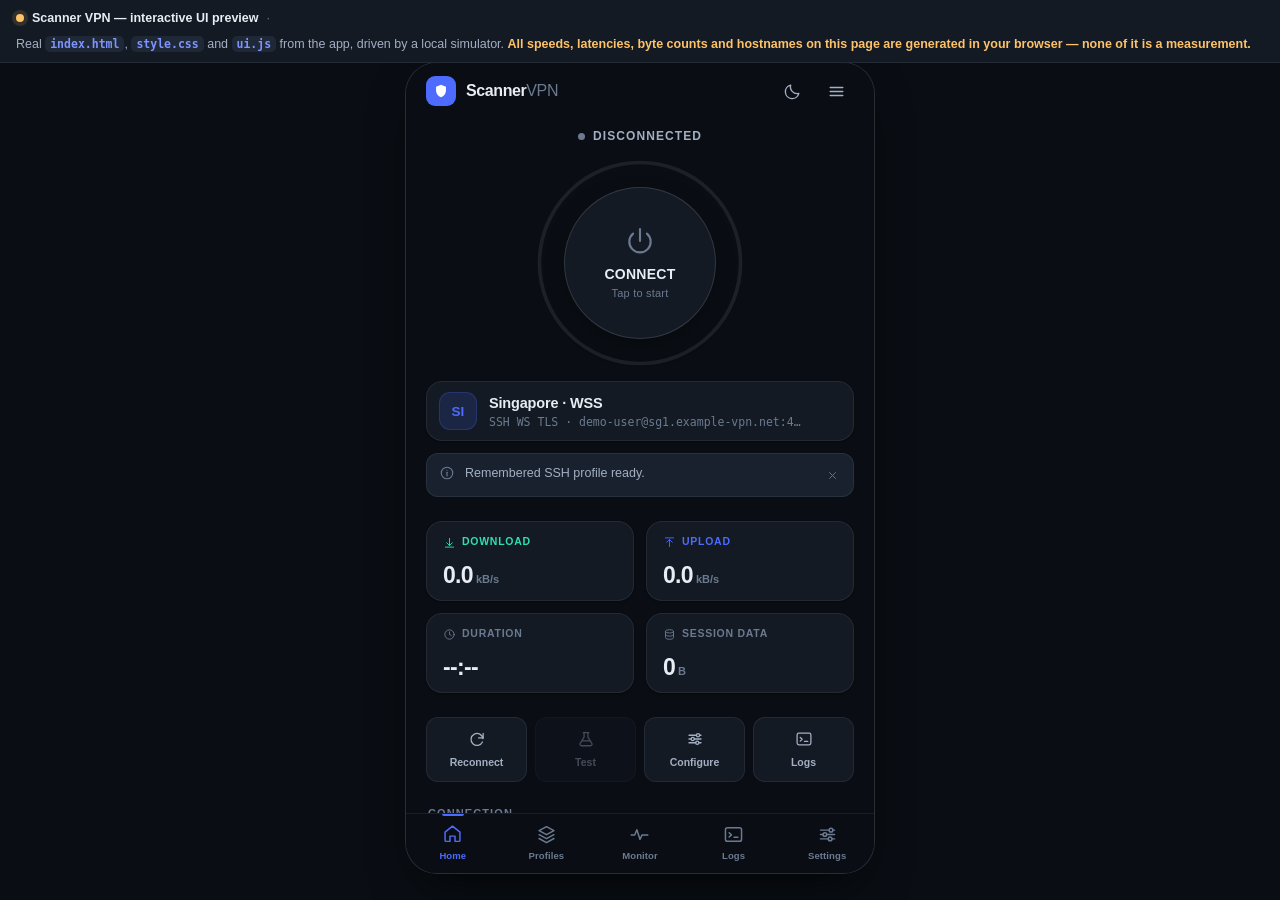
==== index.html @ 83e854c2 "Publish Scanner VPN UI preview Self-contained interactive preview of the redesigned WebView UI: the " ====
<!doctype html>
<html lang="en" data-theme="dark" data-state="idle">
<head>
<meta charset="utf-8">
<meta name="viewport" content="width=device-width,initial-scale=1,viewport-fit=cover">
<meta name="color-scheme" content="dark light">
<title>Scanner VPN — UI preview</title>
<style>
/* ============================================================
   Scanner VPN — shipped WebView stylesheet
   Instrument-grade identity: cobalt brand, status-semantic
   colour kept separate from brand colour. System fonts only,
   no remote assets, no decorative gradients.
   ============================================================ */
:root{
  --brand-400:#7D93FF; --brand-500:#4D6BFF; --brand-600:#3A55E8;
  --jade-400:#2FE0AE;  --jade-600:#0E9E7A;
  --amber-400:#FFC266; --amber-600:#C97F22;
  --rose-400:#FF8086;  --rose-600:#C93B40;

  --r-xs:8px; --r-sm:12px; --r-md:16px; --r-lg:20px; --r-full:999px;
  --sp-1:4px; --sp-2:8px; --sp-3:12px; --sp-4:16px; --sp-5:20px; --sp-6:24px; --sp-8:32px;

  --font:Roboto,-apple-system,"Segoe UI","Helvetica Neue",Arial,sans-serif;
  --mono:"Roboto Mono",ui-monospace,Menlo,Consolas,monospace;

  --ease:cubic-bezier(.22,.61,.36,1);
  --ease-out:cubic-bezier(.16,1,.3,1);
  --d1:120ms; --d2:200ms; --d3:320ms; --d4:480ms;

  --nav-h:60px;
  --max-w:470px;
}
html[data-theme=dark]{
  color-scheme:dark;
  --bg:#0A0E14; --surface:#131A24; --surface-2:#18212D; --surface-3:#1E2836;
  --hairline:rgba(255,255,255,.07); --hairline-2:rgba(255,255,255,.13);
  --text:#E8ECF3; --text-2:#A3AFC2; --text-3:#6B7A90;
  --brand:var(--brand-500); --brand-soft:rgba(77,107,255,.15);
  --jade:var(--jade-400); --jade-soft:rgba(47,224,174,.13);
  --amber:var(--amber-400); --amber-soft:rgba(255,194,102,.13);
  --rose:var(--rose-400); --rose-soft:rgba(255,128,134,.13);
  --violet:#B98BFF;
  --sh1:0 1px 2px rgba(0,0,0,.45); --sh2:0 8px 26px -10px rgba(0,0,0,.7); --sh3:0 22px 50px -18px rgba(0,0,0,.85);
  --scrim:rgba(4,7,11,.74); --track:rgba(255,255,255,.08);
  /* a selected segment reads lighter than its groove in both themes */
  --seg-track:rgba(255,255,255,.045); --seg-on:#273243;
}
html[data-theme=light]{
  color-scheme:light;
  --bg:#F4F6FA; --surface:#FFFFFF; --surface-2:#F7F9FC; --surface-3:#EDF1F7;
  --hairline:rgba(14,22,36,.09); --hairline-2:rgba(14,22,36,.17);
  --text:#0E1624; --text-2:#55637A; --text-3:#8390A5;
  --brand:var(--brand-600); --brand-soft:rgba(77,107,255,.10);
  --jade:var(--jade-600); --jade-soft:rgba(14,158,122,.11);
  --amber:var(--amber-600); --amber-soft:rgba(201,127,34,.11);
  --rose:var(--rose-600); --rose-soft:rgba(201,59,64,.10);
  --violet:#7A3FC4;
  --sh1:0 1px 2px rgba(16,24,40,.06); --sh2:0 8px 24px -10px rgba(16,24,40,.18); --sh3:0 24px 48px -18px rgba(16,24,40,.26);
  --scrim:rgba(16,24,40,.44); --track:rgba(14,22,36,.08);
  --seg-track:#E7ECF4; --seg-on:#FFFFFF;
}

*,*::before,*::after{box-sizing:border-box}
html,body{height:100%}
body{
  margin:0;background:var(--bg);color:var(--text);
  font-family:var(--font);font-size:15px;line-height:1.45;
  -webkit-font-smoothing:antialiased;-webkit-tap-highlight-color:transparent;
  overscroll-behavior-y:none;overflow:hidden;
}
button,input,select,textarea{font:inherit;color:inherit}
button{background:none;border:0;padding:0;cursor:pointer;-webkit-appearance:none}
h1,h2,h3,p{margin:0}
ul{margin:0;padding:0;list-style:none}
[hidden]{display:none !important}
.hidden{display:none !important}
svg{display:block;fill:none;stroke:currentColor;stroke-width:1.7;stroke-linecap:round;stroke-linejoin:round}
.sprite{position:absolute;width:0;height:0;overflow:hidden}
:focus-visible{outline:2px solid var(--brand);outline-offset:2px;border-radius:6px}
::selection{background:var(--brand-soft)}
.spacer{flex:1}
.num{font-variant-numeric:tabular-nums}
.truncate{overflow:hidden;text-overflow:ellipsis;white-space:nowrap}
@media (prefers-reduced-motion:reduce){*,*::before,*::after{animation-duration:.01ms !important;animation-iteration-count:1 !important;transition-duration:.01ms !important}}

/* ---------- frame ----------
   The frame owns the viewport height so .scroll is the only scroller and the
   tab bar stays pinned; dvh keeps it honest while Android's URL-less WebView
   resizes. vh first for WebViews that predate dvh. */
#app{position:relative;width:100%;max-width:var(--max-w);margin:0 auto;height:100vh;height:100dvh;display:flex;flex-direction:column;overflow:hidden;background:var(--bg)}
@media (min-width:900px){
  body{display:flex;align-items:center;justify-content:center;padding:26px 0}
  #app{height:min(900px,calc(100dvh - 52px));border-radius:32px;border:1px solid var(--hairline-2);box-shadow:var(--sh3)}
}

/* ---------- topbar ---------- */
.topbar{
  position:relative;z-index:30;flex:0 0 auto;
  padding:calc(env(safe-area-inset-top) + 10px) var(--sp-5) 10px;
  display:flex;align-items:center;gap:var(--sp-2);
  background:var(--bg);border-bottom:1px solid transparent;transition:border-color var(--d2) var(--ease);
}
.topbar.is-stuck{border-bottom-color:var(--hairline)}
.brandmark{display:flex;align-items:center;gap:10px;min-width:0}
.logo{width:30px;height:30px;border-radius:9px;flex:0 0 auto;display:grid;place-items:center;background:var(--brand);color:#fff}
.logo svg{width:16px;height:16px;fill:currentColor;stroke:none}
.wordmark{font-size:16px;font-weight:700;letter-spacing:-.025em;white-space:nowrap}
.wordmark span{color:var(--text-3);font-weight:500}
.iconbtn{width:36px;height:36px;border-radius:11px;display:grid;place-items:center;color:var(--text-2);transition:background var(--d1) var(--ease),color var(--d1) var(--ease),transform var(--d1) var(--ease)}
.iconbtn svg{width:19px;height:19px}
.iconbtn:hover{background:var(--surface-2);color:var(--text)}
.iconbtn:active{transform:scale(.92)}

/* ---------- scroll + views ---------- */
.scroll{flex:1 1 auto;min-height:0;overflow-y:auto;overflow-x:hidden;overscroll-behavior:contain;-webkit-overflow-scrolling:touch;padding:0 var(--sp-5) calc(var(--nav-h) + env(safe-area-inset-bottom) + 28px);scrollbar-width:thin}
.scroll::-webkit-scrollbar{width:5px}
.scroll::-webkit-scrollbar-thumb{background:var(--hairline-2);border-radius:3px}
.view{display:none}
.view.is-active{display:block;animation:viewIn var(--d3) var(--ease-out) both}
@keyframes viewIn{from{opacity:0;transform:translateY(8px)}to{opacity:1;transform:none}}

/* ---------- primitives ---------- */
.card{background:var(--surface);border:1px solid var(--hairline);border-radius:var(--r-md);box-shadow:var(--sh1)}
.card-pad{padding:var(--sp-4)}
.section{margin-top:var(--sp-6)}
.section-head{display:flex;align-items:center;gap:var(--sp-2);padding:0 2px var(--sp-3)}
.section-title{font-size:11px;font-weight:700;letter-spacing:.1em;text-transform:uppercase;color:var(--text-3)}
.linkbtn{font-size:12.5px;font-weight:600;color:var(--brand);padding:4px 8px;border-radius:8px;transition:background var(--d1) var(--ease)}
.linkbtn:hover{background:var(--brand-soft)}
.linkbtn.danger{color:var(--rose)}
.linkbtn.danger:hover{background:var(--rose-soft)}
.linkbtn:disabled{opacity:.4;pointer-events:none}

.btn{display:inline-flex;align-items:center;justify-content:center;gap:8px;height:44px;padding:0 18px;border-radius:var(--r-sm);font-size:14.5px;font-weight:600;letter-spacing:-.01em;border:1px solid transparent;white-space:nowrap;transition:background var(--d1) var(--ease),border-color var(--d1) var(--ease),transform var(--d1) var(--ease),opacity var(--d1) var(--ease)}
.btn svg{width:17px;height:17px;flex:0 0 auto}
.btn:active{transform:scale(.975)}
.btn:disabled{opacity:.42;pointer-events:none}
.btn-primary{background:var(--brand);color:#fff}
.btn-primary:hover{background:var(--brand-600)}
.btn-ghost{background:var(--surface-2);color:var(--text);border-color:var(--hairline)}
.btn-ghost:hover{background:var(--surface-3)}
.btn-danger{background:var(--rose-soft);color:var(--rose);border-color:color-mix(in srgb,var(--rose) 28%,transparent)}
.btn-block{width:100%}
.btn-sm{height:34px;padding:0 12px;font-size:13px;border-radius:10px;gap:6px}
.btn-sm svg{width:15px;height:15px}

.chip{display:inline-flex;align-items:center;gap:6px;height:24px;padding:0 10px;border-radius:var(--r-full);font-size:11.5px;font-weight:650;background:var(--surface-3);color:var(--text-2);border:1px solid var(--hairline)}
.chip.brand{background:var(--brand-soft);color:var(--brand);border-color:color-mix(in srgb,var(--brand) 24%,transparent)}
.chip.jade{background:var(--jade-soft);color:var(--jade);border-color:color-mix(in srgb,var(--jade) 26%,transparent)}
.chip.amber{background:var(--amber-soft);color:var(--amber);border-color:color-mix(in srgb,var(--amber) 28%,transparent)}
.chip.rose{background:var(--rose-soft);color:var(--rose);border-color:color-mix(in srgb,var(--rose) 28%,transparent)}

/* ---------- hero / dial ---------- */
.hero{padding:var(--sp-2) 0 0;display:flex;flex-direction:column;align-items:center}
.statusline{display:flex;align-items:center;gap:8px;margin-bottom:var(--sp-3)}
.statusdot{width:7px;height:7px;border-radius:50%;background:var(--text-3);position:relative;flex:0 0 auto}
.statusdot::after{content:"";position:absolute;inset:-5px;border-radius:50%;border:1px solid currentColor;opacity:0}
.statustext{font-size:12px;font-weight:700;letter-spacing:.09em;text-transform:uppercase;color:var(--text-2)}
[data-state=online] .statusdot{background:var(--jade);color:var(--jade)}
[data-state=online] .statusdot::after{animation:ripple 2.6s var(--ease-out) infinite}
[data-state=online] .statustext{color:var(--jade)}
[data-state=pending] .statusdot,[data-state=closing] .statusdot{background:var(--amber);color:var(--amber)}
[data-state=pending] .statusdot::after{animation:ripple 1.1s var(--ease-out) infinite}
[data-state=pending] .statustext,[data-state=closing] .statustext{color:var(--amber)}
[data-state=error] .statusdot{background:var(--rose)}
[data-state=error] .statustext{color:var(--rose)}
@keyframes ripple{0%{opacity:.9;transform:scale(.6)}100%{opacity:0;transform:scale(1.9)}}

.dial{position:relative;width:212px;height:212px;display:grid;place-items:center;touch-action:manipulation;transition:transform var(--d2) var(--ease);--accent:var(--text-3)}
.dial:active{transform:scale(.975)}
.dial:disabled{opacity:.6;pointer-events:none}
.dial .ring{position:absolute;inset:0;width:100%;height:100%;transform:rotate(-90deg)}
.ring .track{fill:none;stroke:var(--track);stroke-width:4}
.ring .arc{fill:none;stroke:var(--accent);stroke-width:4;stroke-linecap:round;stroke-dasharray:0 999;transform-origin:50% 50%;transition:stroke-dasharray var(--d4) var(--ease-out),stroke var(--d3) var(--ease),opacity var(--d2) var(--ease)}
/* A zero-length arc with a round cap still paints a dot — hide it when idle. */
[data-state=idle] .ring .arc{opacity:0}
.dial .halo{position:absolute;width:172px;height:172px;border-radius:50%;background:radial-gradient(circle,color-mix(in srgb,var(--accent) 18%,transparent) 0%,transparent 68%);opacity:0;transition:opacity var(--d4) var(--ease)}
.dial .pulsering{position:absolute;width:172px;height:172px;border-radius:50%;border:1px solid color-mix(in srgb,var(--accent) 42%,transparent);opacity:0}
.dial .core{position:relative;z-index:2;width:152px;height:152px;border-radius:50%;background:var(--surface);border:1px solid var(--hairline-2);box-shadow:var(--sh2);display:flex;flex-direction:column;align-items:center;justify-content:center;gap:2px;transition:border-color var(--d3) var(--ease)}
.dial .glyph{width:32px;height:32px;color:var(--accent);margin-bottom:5px;transition:color var(--d3) var(--ease)}
.dial .glyph svg{width:100%;height:100%;stroke-width:1.6}
.dial .label{font-size:14px;font-weight:700;letter-spacing:.02em;color:var(--text)}
.dial .label.timer{font-family:var(--mono);font-size:19px;letter-spacing:-.02em;font-variant-numeric:tabular-nums}
.dial .sub{font-size:11px;color:var(--text-3);letter-spacing:.02em;max-width:118px;text-align:center;overflow:hidden;text-overflow:ellipsis;white-space:nowrap}
[data-state=pending] .dial,[data-state=closing] .dial{--accent:var(--amber)}
[data-state=online] .dial{--accent:var(--jade)}
[data-state=error] .dial{--accent:var(--rose)}
[data-state=online] .dial .halo{opacity:1}
[data-state=pending] .dial .halo{opacity:.85}
[data-state=online] .dial .core{border-color:color-mix(in srgb,var(--jade) 32%,transparent)}
[data-state=online] .dial .pulsering{animation:breathe 3.4s var(--ease-out) infinite}
@keyframes breathe{0%{opacity:.5;transform:scale(1)}70%,100%{opacity:0;transform:scale(1.24)}}
[data-state=pending] .ring .arc,[data-state=closing] .ring .arc{transition:none;animation:sweep 1.2s linear infinite}
@keyframes sweep{to{transform:rotate(360deg)}}
[data-state=pending] .dial .glyph{animation:gp 1.6s var(--ease) infinite}
@keyframes gp{0%,100%{opacity:1}50%{opacity:.4}}
.dial-hint{margin-top:var(--sp-3);font-size:12.5px;color:var(--text-3);min-height:18px;text-align:center;padding:0 16px;line-height:1.4}
.dial-hint:empty{margin-top:0;min-height:0}

/* ---------- profile pill ---------- */
.profile-pill{width:100%;margin-top:var(--sp-3);display:flex;align-items:center;gap:var(--sp-3);padding:10px var(--sp-4) 10px var(--sp-3);background:var(--surface);border:1px solid var(--hairline);border-radius:var(--r-md);box-shadow:var(--sh1);text-align:left;transition:background var(--d1) var(--ease),border-color var(--d1) var(--ease),transform var(--d1) var(--ease)}
.profile-pill:hover{background:var(--surface-2);border-color:var(--hairline-2)}
.profile-pill:active{transform:scale(.99)}
.profile-pill .avatar{width:38px;height:38px;border-radius:11px;flex:0 0 auto;display:grid;place-items:center;background:var(--brand-soft);color:var(--brand);font-weight:700;font-size:13.5px;border:1px solid color-mix(in srgb,var(--brand) 22%,transparent)}
.profile-pill .meta{flex:1;min-width:0}
.profile-pill .nm{display:block;font-size:14.5px;font-weight:650;letter-spacing:-.012em}
.profile-pill .hs{display:block;font-size:11.5px;color:var(--text-3);font-family:var(--mono)}
.profile-pill .caret{width:18px;height:18px;color:var(--text-3);flex:0 0 auto}

/* ---------- alert ---------- */
.alert{display:flex;align-items:flex-start;gap:10px;margin-top:var(--sp-3);padding:10px 10px 10px 12px;border-radius:var(--r-sm);background:var(--surface-2);border:1px solid var(--hairline);font-size:12.5px;line-height:1.45;color:var(--text-2)}
.alert .ai{width:16px;height:16px;flex:0 0 auto;margin-top:1px;color:var(--text-3)}
.alert .at{flex:1;min-width:0;overflow-wrap:anywhere}
.alert .ax{width:22px;height:22px;flex:0 0 auto;color:var(--text-3);display:grid;place-items:center;border-radius:6px}
.alert .ax svg{width:13px;height:13px}
.alert[data-tone=bad]{background:var(--rose-soft);border-color:color-mix(in srgb,var(--rose) 26%,transparent);color:var(--rose)}
.alert[data-tone=bad] .ai,.alert[data-tone=bad] .ax{color:var(--rose)}
.alert[data-tone=good]{background:var(--jade-soft);border-color:color-mix(in srgb,var(--jade) 26%,transparent);color:var(--jade)}
.alert[data-tone=good] .ai,.alert[data-tone=good] .ax{color:var(--jade)}
.alert[data-tone=warn]{background:var(--amber-soft);border-color:color-mix(in srgb,var(--amber) 28%,transparent);color:var(--amber)}
.alert[data-tone=warn] .ai,.alert[data-tone=warn] .ax{color:var(--amber)}

/* ---------- stats ---------- */
.stat-grid{display:grid;grid-template-columns:1fr 1fr;gap:var(--sp-3)}
.stat{position:relative;overflow:hidden;background:var(--surface);border:1px solid var(--hairline);border-radius:var(--r-md);padding:var(--sp-3) var(--sp-4);box-shadow:var(--sh1);min-height:80px;display:flex;flex-direction:column}
.stat .k{display:flex;align-items:center;gap:6px;font-size:10.5px;font-weight:700;color:var(--text-3);letter-spacing:.07em}
.stat .k svg{width:13px;height:13px}
.stat .v{margin-top:auto;font-size:23px;font-weight:650;letter-spacing:-.03em;line-height:1.1;font-variant-numeric:tabular-nums;position:relative;z-index:1}
.stat .u{font-size:11px;font-weight:650;color:var(--text-3);margin-left:3px;letter-spacing:0}
.stat canvas{position:absolute;left:0;right:0;bottom:0;width:100%;height:34px}
.stat.dl .k,.stat.dl .k svg{color:var(--jade)}
.stat.ul .k,.stat.ul .k svg{color:var(--brand)}

/* ---------- quick actions ---------- */
.qa-row{display:grid;grid-template-columns:repeat(4,1fr);gap:var(--sp-2)}
.qa{display:flex;flex-direction:column;align-items:center;gap:7px;padding:12px 2px 10px;border-radius:var(--r-sm);background:var(--surface);border:1px solid var(--hairline);transition:background var(--d1) var(--ease),transform var(--d1) var(--ease)}
.qa:hover{background:var(--surface-2)}
.qa:active{transform:scale(.96)}
.qa svg{width:18px;height:18px;color:var(--text-2)}
.qa span{font-size:10.5px;font-weight:600;color:var(--text-2)}
.qa:disabled{opacity:.38;pointer-events:none}

/* ---------- rows ---------- */
.rows{overflow:hidden}
.row{display:flex;align-items:center;gap:var(--sp-3);padding:11px var(--sp-4);min-height:52px;border-bottom:1px solid var(--hairline);width:100%;text-align:left}
.row:last-child{border-bottom:0}
button.row{transition:background var(--d1) var(--ease)}
button.row:hover{background:var(--surface-2)}
button.row:disabled{opacity:.45;pointer-events:none}
.row .ic{width:30px;height:30px;border-radius:9px;flex:0 0 auto;display:grid;place-items:center;background:var(--surface-3);color:var(--text-2)}
.row .ic svg{width:15px;height:15px}
.row .lbl{flex:1;min-width:0;font-size:14px;font-weight:550}
.row .lbl .sub{display:block;font-size:11.5px;color:var(--text-3);font-weight:400;margin-top:1px;line-height:1.35}
.row .val{font-size:13px;color:var(--text-2);font-variant-numeric:tabular-nums;max-width:54%;text-align:right;overflow:hidden;text-overflow:ellipsis;white-space:nowrap}
.row .val.mono{font-family:var(--mono);font-size:12px}
.row .caret{width:16px;height:16px;color:var(--text-3);flex:0 0 auto}

/* ---------- switches ---------- */
.switch{appearance:none;-webkit-appearance:none;width:42px;height:25px;border-radius:var(--r-full);background:var(--track);border:1px solid var(--hairline);position:relative;flex:0 0 auto;transition:background var(--d2) var(--ease),border-color var(--d2) var(--ease);margin:0;cursor:pointer}
.switch::after{content:"";position:absolute;top:2px;left:2px;width:19px;height:19px;border-radius:50%;background:var(--text-3);transition:transform var(--d2) var(--ease-out),background var(--d2) var(--ease)}
.switch:checked{background:var(--brand);border-color:var(--brand)}
.switch:checked::after{transform:translateX(17px);background:#fff}
.switch:disabled{opacity:.4;cursor:default}
.switchrow{display:flex;align-items:center;gap:var(--sp-3);padding:10px 0;cursor:pointer}
.switchrow .sl{flex:1;min-width:0}
.switchrow .st{display:block;font-size:14px;font-weight:550}
.switchrow .ss{display:block;font-size:11.5px;color:var(--text-3);margin-top:1px;line-height:1.35}

/* ---------- flags (transport toggles) ---------- */
.flags{display:flex;flex-wrap:wrap;gap:var(--sp-2)}
.flags label{display:inline-flex;align-items:center;gap:7px;height:34px;padding:0 12px 0 10px;border-radius:var(--r-full);background:var(--surface-2);border:1px solid var(--hairline);font-size:13px;font-weight:600;color:var(--text-2);cursor:pointer;transition:background var(--d1) var(--ease),color var(--d1) var(--ease),border-color var(--d1) var(--ease)}
.flags label:has(input:checked){background:var(--brand-soft);border-color:color-mix(in srgb,var(--brand) 30%,transparent);color:var(--brand)}
.flags input{appearance:none;-webkit-appearance:none;width:15px;height:15px;border-radius:5px;border:1.5px solid var(--text-3);margin:0;flex:0 0 auto;position:relative;transition:background var(--d1) var(--ease),border-color var(--d1) var(--ease)}
.flags input:checked{background:var(--brand);border-color:var(--brand)}
.flags input:checked::after{content:"";position:absolute;left:4px;top:1px;width:4px;height:8px;border:solid #fff;border-width:0 2px 2px 0;transform:rotate(42deg)}
.flags label.locked{opacity:.45;cursor:default}

/* ---------- fields ---------- */
.fieldlabel{display:block;font-size:11.5px;font-weight:650;letter-spacing:.05em;text-transform:uppercase;color:var(--text-3);margin-bottom:7px}
.entry{display:flex;align-items:center;gap:6px;background:var(--surface-2);border:1px solid var(--hairline);border-radius:var(--r-sm);padding:0 6px 0 12px;transition:border-color var(--d1) var(--ease)}
.entry:focus-within{border-color:var(--brand)}
.entry input{flex:1;min-width:0;border:0;background:transparent;font-size:14px;padding:11px 0;font-family:var(--mono);letter-spacing:-.01em}
.entry input:focus{outline:none}
.entrybtn{width:32px;height:32px;display:grid;place-items:center;border-radius:8px;color:var(--text-3)}
.entrybtn svg{width:16px;height:16px}
.entrybtn:hover{background:var(--surface-3);color:var(--text)}
.entrytools{display:flex;align-items:center;gap:var(--sp-2);margin-top:var(--sp-3);flex-wrap:wrap}
.fieldnote{font-size:12px;color:var(--text-3);margin-top:var(--sp-2);line-height:1.45}
textarea,.field input,.field select,.field textarea{display:block;width:100%;border:1px solid var(--hairline);background:var(--surface-2);border-radius:var(--r-sm);padding:11px 12px;font-size:14px;color:var(--text)}
textarea:focus,.field input:focus,.field select:focus,.field textarea:focus{outline:none;border-color:var(--brand)}
textarea,.field textarea{font-family:var(--mono);font-size:13px;line-height:1.5;resize:vertical}
.field{display:block;margin:var(--sp-4) 0 0}
.field>span{display:block;font-size:11.5px;font-weight:650;letter-spacing:.05em;text-transform:uppercase;color:var(--text-3);margin-bottom:7px}
.field.row-inline{display:flex;align-items:center;gap:10px}
.hintline{font-size:12px;color:var(--text-3);margin-top:var(--sp-2);line-height:1.5}
.hintline.bad{color:var(--rose)}
.apply{width:100%;height:46px;margin-top:var(--sp-5);border-radius:var(--r-sm);background:var(--brand);color:#fff;font-size:14.5px;font-weight:650;display:flex;align-items:center;justify-content:center;gap:8px}
.apply:disabled{opacity:.45}
.dismiss{display:flex;align-items:center;gap:10px;width:100%;padding:13px var(--sp-4);border-radius:var(--r-sm);background:var(--surface-2);border:1px solid var(--hairline);font-size:14px;font-weight:550;text-align:left;margin-top:var(--sp-2);transition:background var(--d1) var(--ease)}
.dismiss:hover{background:var(--surface-3)}
.dismiss:disabled{opacity:.42;pointer-events:none}
.dismiss svg{width:17px;height:17px;color:var(--text-3);flex:0 0 auto}

/* ---------- segmented / chips ---------- */
.segmented{display:flex;gap:3px;padding:3px;background:var(--seg-track);border:1px solid var(--hairline);border-radius:var(--r-sm)}
.seg{flex:1;display:flex;align-items:center;justify-content:center;gap:6px;height:34px;border-radius:9px;font-size:13px;font-weight:600;color:var(--text-2);transition:background var(--d2) var(--ease),color var(--d2) var(--ease)}
.seg svg{width:14px;height:14px}
.seg.is-on{background:var(--seg-on);color:var(--text);box-shadow:var(--sh1)}
.chiprow{display:flex;gap:var(--sp-2);margin:var(--sp-3) 0;flex-wrap:wrap}
.fchip{height:28px;padding:0 12px;border-radius:var(--r-full);font-size:12px;font-weight:600;background:var(--surface-2);border:1px solid var(--hairline);color:var(--text-2);transition:background var(--d1) var(--ease),color var(--d1) var(--ease)}
.fchip.is-on{background:var(--brand-soft);color:var(--brand);border-color:color-mix(in srgb,var(--brand) 28%,transparent)}
.toolbar{display:flex;align-items:center;gap:var(--sp-2)}
.searchbox{flex:1;display:flex;align-items:center;gap:8px;background:var(--surface-2);border:1px solid var(--hairline);border-radius:var(--r-sm);padding:0 11px;height:36px}
.searchbox svg{width:15px;height:15px;color:var(--text-3);flex:0 0 auto}
.searchbox input{flex:1;min-width:0;border:0;background:transparent;font-size:13.5px;padding:0}
.searchbox input:focus{outline:none}
.searchbox input::-webkit-search-cancel-button{-webkit-appearance:none}

/* ---------- terminal ---------- */
.terminal{max-height:min(46dvh,420px);overflow:auto;overscroll-behavior:contain;padding:var(--sp-2) 0;font-size:12.5px}
.terminal:empty::after{content:"No events yet.";display:block;padding:var(--sp-5);text-align:center;color:var(--text-3);font-size:13px}
.event{display:grid;grid-template-columns:auto auto 1fr;align-items:baseline;gap:8px;padding:6px var(--sp-4);border-bottom:1px solid var(--hairline);overflow-wrap:anywhere;line-height:1.45}
.event:last-child{border-bottom:0}
.event time{font-family:var(--mono);font-size:11px;color:var(--text-3);font-variant-numeric:tabular-nums}
.event b{font-family:var(--mono);font-size:10px;font-weight:700;letter-spacing:.05em;color:var(--text-3);background:var(--surface-3);padding:2px 5px;border-radius:5px}
.event .msg{color:var(--text-2)}
.event[data-kind=ok]{background:color-mix(in srgb,var(--jade) 6%,transparent)}
.event[data-kind=ok] b{background:var(--jade-soft);color:var(--jade)}
.event[data-kind=ok] .msg{color:var(--text)}
.event[data-kind=bad]{background:color-mix(in srgb,var(--rose) 7%,transparent);box-shadow:inset 2px 0 0 var(--rose)}
.event[data-kind=bad] b{background:var(--rose-soft);color:var(--rose)}
.event[data-kind=bad] .msg{color:var(--text)}
.event .ip{color:var(--violet)}
.event .host{color:var(--brand)}
.footnote{display:flex;align-items:center;gap:7px;margin-top:var(--sp-3);font-size:11.5px;color:var(--text-3);overflow-wrap:anywhere}
.footnote svg{width:13px;height:13px;flex:0 0 auto}

/* ---------- chart ---------- */
.chartcard{position:relative;padding:var(--sp-3)}
.chartcard canvas{width:100%;height:160px;display:block}
.chartempty{position:absolute;inset:0;display:grid;place-items:center;font-size:12.5px;color:var(--text-3);pointer-events:none}
.legend{display:flex;align-items:center;gap:8px;font-size:11px;color:var(--text-3);font-weight:600}
.lg{width:8px;height:8px;border-radius:2px;display:inline-block;margin-right:3px}
.lg.dl{background:var(--jade)}
.lg.ul{background:var(--brand)}

/* ---------- vault / history cards ---------- */
.plist{display:flex;flex-direction:column;gap:var(--sp-2)}
.pcard{display:flex;align-items:center;gap:var(--sp-3);padding:11px var(--sp-3);background:var(--surface);border:1px solid var(--hairline);border-radius:var(--r-md);box-shadow:var(--sh1);transition:border-color var(--d1) var(--ease),background var(--d1) var(--ease)}
.pcard.is-on{border-color:color-mix(in srgb,var(--brand) 45%,transparent);background:color-mix(in srgb,var(--brand) 5%,var(--surface))}
.pcard .pbody{flex:1;min-width:0;text-align:left}
.pcard .pn{display:flex;align-items:center;gap:7px;font-size:14.5px;font-weight:650;letter-spacing:-.012em}
.pcard .ph{display:block;font-size:11.5px;color:var(--text-3);font-family:var(--mono);margin-top:2px;overflow:hidden;text-overflow:ellipsis;white-space:nowrap}
.pcard .pt{display:flex;gap:5px;margin-top:7px;flex-wrap:wrap}
.pcard .pt .chip{height:20px;font-size:10px;padding:0 7px}
.pcard .pacts{display:flex;gap:2px;flex:0 0 auto}
.pcard .pacts button{width:32px;height:32px;display:grid;place-items:center;border-radius:9px;color:var(--text-3)}
.pcard .pacts button:hover{background:var(--surface-3);color:var(--text)}
.pcard .pacts button svg{width:15px;height:15px}
.empty{padding:var(--sp-6) var(--sp-4);text-align:center;border:1px dashed var(--hairline-2);border-radius:var(--r-md);color:var(--text-3);font-size:13px;line-height:1.5}
.hitem{display:flex;align-items:center;gap:var(--sp-3);padding:11px var(--sp-4);border-bottom:1px solid var(--hairline)}
.hitem:last-child{border-bottom:0}
.hdot{width:8px;height:8px;border-radius:50%;flex:0 0 auto;background:var(--jade)}
.hdot.bad{background:var(--rose)}
.hbody{flex:1;min-width:0}
.hbody .hn{font-size:13.5px;font-weight:600;overflow:hidden;text-overflow:ellipsis;white-space:nowrap}
.hbody .hm{font-size:11.5px;color:var(--text-3);font-variant-numeric:tabular-nums;margin-top:1px}
.hval{font-size:12px;color:var(--text-2);font-variant-numeric:tabular-nums;text-align:right;flex:0 0 auto}

/* ---------- tabbar ---------- */
.tabbar{position:absolute;left:0;right:0;bottom:0;z-index:35;display:flex;height:calc(var(--nav-h) + env(safe-area-inset-bottom));padding-bottom:env(safe-area-inset-bottom);background:var(--bg);border-top:1px solid var(--hairline)}
.tabbar button{flex:1;display:flex;flex-direction:column;align-items:center;justify-content:center;gap:4px;color:var(--text-3);transition:color var(--d2) var(--ease);position:relative}
.tabbar button svg{width:21px;height:21px;transition:transform var(--d2) var(--ease-out)}
.tabbar button span{font-size:9.5px;font-weight:650;letter-spacing:.01em}
.tabbar button[aria-current=page]{color:var(--brand)}
.tabbar button[aria-current=page] svg{transform:translateY(-1px)}
.tabbar button[aria-current=page]::before{content:"";position:absolute;top:0;width:22px;height:2px;border-radius:0 0 2px 2px;background:var(--brand)}
.tabbar button:active svg{transform:scale(.9)}

/* ---------- toast ---------- */
.toast{position:absolute;left:50%;bottom:calc(var(--nav-h) + env(safe-area-inset-bottom) + 16px);transform:translate(-50%,16px);z-index:60;max-width:calc(100% - 40px);padding:11px 16px;border-radius:var(--r-full);background:var(--surface-3);border:1px solid var(--hairline-2);box-shadow:var(--sh2);font-size:13px;font-weight:550;opacity:0;pointer-events:none;transition:opacity var(--d2) var(--ease),transform var(--d2) var(--ease-out);text-align:center}
.toast.is-on{opacity:1;transform:translate(-50%,0)}
.toast[data-tone=bad]{background:var(--rose-soft);border-color:color-mix(in srgb,var(--rose) 34%,transparent);color:var(--rose)}
.toast[data-tone=good]{background:var(--jade-soft);border-color:color-mix(in srgb,var(--jade) 34%,transparent);color:var(--jade)}

/* ---------- dialogs ---------- */
dialog{color:var(--text);background:var(--surface);border:0;padding:0;max-height:88dvh}
dialog::backdrop{background:var(--scrim);-webkit-backdrop-filter:blur(2px);backdrop-filter:blur(2px)}
#sheet{width:min(100%,var(--max-w));margin:auto auto 0;border-radius:var(--r-lg) var(--r-lg) 0 0;border-top:1px solid var(--hairline-2);box-shadow:var(--sh3);padding:0 var(--sp-5) calc(var(--sp-6) + env(safe-area-inset-bottom));overflow-y:auto;animation:sheetIn var(--d3) var(--ease-out)}
@keyframes sheetIn{from{transform:translateY(22px);opacity:.4}to{transform:none;opacity:1}}
@media (min-width:900px){#sheet{margin:auto;border-radius:var(--r-lg);border:1px solid var(--hairline-2);max-width:430px}}
.sheetgrip{width:36px;height:4px;border-radius:2px;background:var(--hairline-2);margin:10px auto 2px}
.dialoghead{display:flex;align-items:center;justify-content:space-between;gap:var(--sp-3);padding:var(--sp-2) 0 var(--sp-4);position:sticky;top:0;background:var(--surface);z-index:2}
.dialoghead h2{font-size:18px;font-weight:700;letter-spacing:-.02em}
#body{padding-bottom:4px}
#drawer{position:fixed;inset:0 auto 0 0;margin:0;height:100dvh;max-height:100dvh;width:min(84vw,310px);border-radius:0 var(--r-lg) var(--r-lg) 0;padding:0 var(--sp-4) var(--sp-4);overflow-y:auto;animation:drawIn var(--d3) var(--ease-out)}
@keyframes drawIn{from{transform:translateX(-18px);opacity:.5}to{transform:none;opacity:1}}
.drawtop{display:flex;flex-direction:column;gap:3px;padding:calc(env(safe-area-inset-top) + 24px) 4px var(--sp-4)}
.drawtop .logo{margin-bottom:8px}
.drawtop strong{font-size:16px;font-weight:700;letter-spacing:-.02em}
.drawtop small{font-size:12px;color:var(--text-3)}
#links{display:flex;flex-direction:column;gap:2px;padding-bottom:var(--sp-4);border-bottom:1px solid var(--hairline);margin-bottom:var(--sp-3)}
#links button{display:flex;align-items:center;gap:10px;width:100%;padding:11px 10px;border-radius:var(--r-sm);font-size:14px;font-weight:550;text-align:left;transition:background var(--d1) var(--ease)}
#links button:hover{background:var(--surface-2)}
#links button:disabled{opacity:.4;pointer-events:none}
#links button svg{width:17px;height:17px;color:var(--text-3);flex:0 0 auto}

/* ---------- collapsible ---------- */
.fold{border:1px solid var(--hairline);border-radius:var(--r-md);background:var(--surface-2);overflow:hidden;margin-top:var(--sp-3)}
.fold>summary{display:flex;align-items:center;gap:10px;padding:13px var(--sp-4);cursor:pointer;list-style:none;font-size:14px;font-weight:600}
.fold>summary::-webkit-details-marker{display:none}
.fold>summary .fi{width:28px;height:28px;border-radius:8px;display:grid;place-items:center;background:var(--surface-3);color:var(--text-2);flex:0 0 auto}
.fold>summary .fi svg{width:15px;height:15px}
.fold>summary .ft{flex:1;min-width:0}
.fold>summary .ft small{display:block;font-size:11.5px;font-weight:400;color:var(--text-3);margin-top:1px}
.fold>summary .fc{width:16px;height:16px;color:var(--text-3);transition:transform var(--d2) var(--ease)}
.fold[open]>summary .fc{transform:rotate(180deg)}
.fold[open]>summary{border-bottom:1px solid var(--hairline)}
.foldbody{padding:var(--sp-2) var(--sp-4) var(--sp-4)}

@media (max-width:360px){
  .scroll{padding-left:var(--sp-4);padding-right:var(--sp-4)}
  .dial{width:188px;height:188px}
  .dial .core{width:136px;height:136px}
  .dial .halo,.dial .pulsering{width:152px;height:152px}
  .stat .v{font-size:20px}
  .qa span{font-size:10px}
}
/* Short screens (landscape, split-screen, large font scale): shrink the dial
   instead of pushing the stats off the first paint. */
@media (max-height:720px){
  .dial{width:170px;height:170px}
  .dial .core{width:124px;height:124px}
  .dial .halo,.dial .pulsering{width:138px;height:138px}
  .dial .glyph{width:26px;height:26px;margin-bottom:3px}
}


/* ---- preview chrome (not shipped in the APK) ---- */
.previewbar{
  position:fixed;inset:0 0 auto 0;z-index:200;display:flex;align-items:center;gap:8px;flex-wrap:wrap;
  padding:9px 16px;font:500 12.5px/1.45 var(--font);color:var(--text-2);
  background:var(--surface);border-bottom:1px solid var(--hairline);
}
.previewbar strong{color:var(--text);font-weight:650}
.previewbar b{color:var(--amber);font-weight:600}
.previewbar code{font:600 11.5px var(--mono);color:var(--brand-400);background:var(--surface-3);padding:1px 5px;border-radius:5px}
.pb-dot{width:8px;height:8px;border-radius:50%;background:var(--amber);box-shadow:0 0 0 4px var(--amber-soft);flex:0 0 auto}
.pb-sep{color:var(--text-3)}
/* The shipped stylesheet gives #app the whole viewport; give the banner its
   slice back so the tab bar still lands on the bottom edge of the frame. */
body{padding-top:42px}
#app{height:calc(100dvh - 42px)}
@media (min-width:900px){body{padding:62px 0 26px}#app{height:min(900px,calc(100dvh - 88px))}}
@media (max-width:620px){.previewbar span:last-child{display:none}body{padding-top:36px}#app{height:calc(100dvh - 36px)}}
</style>
</head>
<body>

<div class="previewbar">
  <span class="pb-dot"></span>
  <strong>Scanner VPN — interactive UI preview</strong>
  <span class="pb-sep">·</span>
  <span>Real <code>index.html</code>, <code>style.css</code> and <code>ui.js</code> from the app, driven by a local simulator.
  <b>All speeds, latencies, byte counts and hostnames on this page are generated in your browser — none of it is a measurement.</b></span>
</div>



<svg class="sprite" aria-hidden="true" focusable="false"><defs>
<symbol id="i-shield" viewBox="0 0 24 24"><path d="M12 2.6 4.6 5.7v5.6c0 4.6 3.1 8.6 7.4 10 4.3-1.4 7.4-5.4 7.4-10V5.7Z"/></symbol>
<symbol id="i-power" viewBox="0 0 24 24"><path d="M12 3v9"/><path d="M6.8 6.5a8 8 0 1 0 10.4 0"/></symbol>
<symbol id="i-bolt" viewBox="0 0 24 24"><path d="M13 2 4.5 13.5H11L10 22l8.5-11.5H12Z"/></symbol>
<symbol id="i-home" viewBox="0 0 24 24"><path d="M3.5 10.4 12 3.6l8.5 6.8V20a1 1 0 0 1-1 1h-4.6v-6H9.1v6H4.5a1 1 0 0 1-1-1Z"/></symbol>
<symbol id="i-layers" viewBox="0 0 24 24"><path d="m12 3 8.5 4.6L12 12.2 3.5 7.6Z"/><path d="m3.5 12.2 8.5 4.6 8.5-4.6"/><path d="m3.5 16.6 8.5 4.6 8.5-4.6"/></symbol>
<symbol id="i-pulse" viewBox="0 0 24 24"><path d="M2.5 12.5h4L9 6.5l3.5 11 2.5-5h6.5"/></symbol>
<symbol id="i-terminal" viewBox="0 0 24 24"><rect x="2.8" y="4.2" width="18.4" height="15.6" rx="2.4"/><path d="m7 10 2.6 2.4L7 14.8"/><path d="M12.6 15.2h4.4"/></symbol>
<symbol id="i-sliders" viewBox="0 0 24 24"><path d="M4 7h10"/><path d="M18 7h2"/><path d="M4 12h3"/><path d="M11 12h9"/><path d="M4 17h9"/><path d="M17 17h3"/><circle cx="16" cy="7" r="2.1"/><circle cx="9" cy="12" r="2.1"/><circle cx="15" cy="17" r="2.1"/></symbol>
<symbol id="i-down" viewBox="0 0 24 24"><path d="M12 4.5v13"/><path d="m6.8 12.4 5.2 5.2 5.2-5.2"/><path d="M4.5 20.5h15"/></symbol>
<symbol id="i-up" viewBox="0 0 24 24"><path d="M12 19.5v-13"/><path d="m6.8 11.6 5.2-5.2 5.2 5.2"/><path d="M4.5 3.5h15"/></symbol>
<symbol id="i-clock" viewBox="0 0 24 24"><circle cx="12" cy="12" r="8.6"/><path d="M12 7.2V12l3.2 2"/></symbol>
<symbol id="i-data" viewBox="0 0 24 24"><ellipse cx="12" cy="6.2" rx="7.4" ry="3"/><path d="M4.6 6.2v11.6c0 1.7 3.3 3 7.4 3s7.4-1.3 7.4-3V6.2"/><path d="M4.6 12c0 1.7 3.3 3 7.4 3s7.4-1.3 7.4-3"/></symbol>
<symbol id="i-sun" viewBox="0 0 24 24"><circle cx="12" cy="12" r="4.2"/><path d="M12 2.6v2.2M12 19.2v2.2M4.3 4.3l1.6 1.6M18.1 18.1l1.6 1.6M2.6 12h2.2M19.2 12h2.2M4.3 19.7l1.6-1.6M18.1 5.9l1.6-1.6"/></symbol>
<symbol id="i-moon" viewBox="0 0 24 24"><path d="M20 14.3A8.4 8.4 0 0 1 9.7 4a8.6 8.6 0 1 0 10.3 10.3Z"/></symbol>
<symbol id="i-menu" viewBox="0 0 24 24"><path d="M4 7h16M4 12h16M4 17h16"/></symbol>
<symbol id="i-close" viewBox="0 0 24 24"><path d="m6.5 6.5 11 11M17.5 6.5l-11 11"/></symbol>
<symbol id="i-caret" viewBox="0 0 24 24"><path d="m9.5 5.5 6.5 6.5-6.5 6.5"/></symbol>
<symbol id="i-chevdown" viewBox="0 0 24 24"><path d="m5.5 9 6.5 6.5L18.5 9"/></symbol>
<symbol id="i-plus" viewBox="0 0 24 24"><path d="M12 5v14M5 12h14"/></symbol>
<symbol id="i-copy" viewBox="0 0 24 24"><rect x="8.6" y="8.6" width="11.6" height="11.6" rx="2.2"/><path d="M15.4 5.4a2.2 2.2 0 0 0-2.2-2.2H6a2.2 2.2 0 0 0-2.2 2.2v7.2a2.2 2.2 0 0 0 2.2 2.2"/></symbol>
<symbol id="i-paste" viewBox="0 0 24 24"><path d="M9 4.5H7a2 2 0 0 0-2 2v12a2 2 0 0 0 2 2h10a2 2 0 0 0 2-2v-12a2 2 0 0 0-2-2h-2"/><rect x="9" y="2.6" width="6" height="3.8" rx="1.3"/></symbol>
<symbol id="i-eye" viewBox="0 0 24 24"><path d="M2.6 12S6 5.8 12 5.8 21.4 12 21.4 12 18 18.2 12 18.2 2.6 12 2.6 12Z"/><circle cx="12" cy="12" r="2.9"/></symbol>
<symbol id="i-eyeoff" viewBox="0 0 24 24"><path d="M9.6 5.9A9.4 9.4 0 0 1 12 5.6c6 0 9.4 6.2 9.4 6.2a16 16 0 0 1-2.9 3.7"/><path d="M6.2 7.9A15.7 15.7 0 0 0 2.6 11.8S6 18 12 18a9.3 9.3 0 0 0 3.6-.7"/><path d="m3.4 3.4 17.2 17.2"/></symbol>
<symbol id="i-trash" viewBox="0 0 24 24"><path d="M4.8 6.8h14.4"/><path d="M9.4 6.8V4.9h5.2v1.9"/><path d="M6.7 6.8 7.6 20a1 1 0 0 0 1 .9h6.8a1 1 0 0 0 1-.9l.9-13.2"/><path d="M10.4 10.4v6.8M13.6 10.4v6.8"/></symbol>
<symbol id="i-edit" viewBox="0 0 24 24"><path d="M15.6 4.6 19.4 8.4 8.8 19H5v-3.8Z"/><path d="m13.4 6.8 3.8 3.8"/></symbol>
<symbol id="i-export" viewBox="0 0 24 24"><path d="M12 15.4V3.8"/><path d="m7.8 8 4.2-4.2L16.2 8"/><path d="M4.6 14.6v4a1.8 1.8 0 0 0 1.8 1.8h11.2a1.8 1.8 0 0 0 1.8-1.8v-4"/></symbol>
<symbol id="i-import" viewBox="0 0 24 24"><path d="M12 3.8v11.6"/><path d="m7.8 11.2 4.2 4.2 4.2-4.2"/><path d="M4.6 14.6v4a1.8 1.8 0 0 0 1.8 1.8h11.2a1.8 1.8 0 0 0 1.8-1.8v-4"/></symbol>
<symbol id="i-refresh" viewBox="0 0 24 24"><path d="M20 11.4a8 8 0 1 0-.7 4.6"/><path d="M20.2 4.6v6h-6"/></symbol>
<symbol id="i-globe" viewBox="0 0 24 24"><circle cx="12" cy="12" r="8.6"/><path d="M3.6 12h16.8"/><path d="M12 3.4a13 13 0 0 1 0 17.2 13 13 0 0 1 0-17.2Z"/></symbol>
<symbol id="i-lock" viewBox="0 0 24 24"><rect x="4.8" y="10.4" width="14.4" height="9.8" rx="2.2"/><path d="M8.2 10.4V7.8a3.8 3.8 0 0 1 7.6 0v2.6"/></symbol>
<symbol id="i-key" viewBox="0 0 24 24"><circle cx="8" cy="8" r="4.2"/><path d="m11 11 9 9"/><path d="m16.5 15.5 2 2M14 18l2 2"/></symbol>
<symbol id="i-route" viewBox="0 0 24 24"><circle cx="6" cy="18" r="2.6"/><circle cx="18" cy="6" r="2.6"/><path d="M8.6 18h6a3.4 3.4 0 0 0 0-6.8H9.4a3.4 3.4 0 0 1 0-6.8h6"/></symbol>
<symbol id="i-info" viewBox="0 0 24 24"><circle cx="12" cy="12" r="8.6"/><path d="M12 11v5.4"/><path d="M12 7.8h.01"/></symbol>
<symbol id="i-warn" viewBox="0 0 24 24"><path d="M10.3 3.9 2.6 17.5a2 2 0 0 0 1.7 3h15.4a2 2 0 0 0 1.7-3L13.7 3.9a2 2 0 0 0-3.4 0Z"/><path d="M12 9v4.2"/><path d="M12 17h.01"/></symbol>
<symbol id="i-check" viewBox="0 0 24 24"><path d="m4.8 12.6 4.8 4.8 9.6-10.8"/></symbol>
<symbol id="i-search" viewBox="0 0 24 24"><circle cx="10.8" cy="10.8" r="6.6"/><path d="m15.6 15.6 4.4 4.4"/></symbol>
<symbol id="i-bell" viewBox="0 0 24 24"><path d="M18.3 15.2V10a6.3 6.3 0 1 0-12.6 0v5.2L4 17.6h16Z"/><path d="M10 20.4a2.2 2.2 0 0 0 4 0"/></symbol>
<symbol id="i-folder" viewBox="0 0 24 24"><path d="M3.6 6.6a1.8 1.8 0 0 1 1.8-1.8h3.4l2 2.6h7.8a1.8 1.8 0 0 1 1.8 1.8v8.2a1.8 1.8 0 0 1-1.8 1.8H5.4a1.8 1.8 0 0 1-1.8-1.8Z"/></symbol>
<symbol id="i-flask" viewBox="0 0 24 24"><path d="M9.4 3.4v6L4.2 18a2 2 0 0 0 1.7 3h12.2a2 2 0 0 0 1.7-3l-5.2-8.6v-6"/><path d="M8.2 3.4h7.6"/><path d="M6.6 14.6h10.8"/></symbol>
<symbol id="i-history" viewBox="0 0 24 24"><path d="M3.8 11.4a8.2 8.2 0 1 1 2.4 6.2"/><path d="M3.6 20v-5.4h5.4"/><path d="M12 7.6V12l3 1.8"/></symbol>
</defs></svg>

<div id="app">

  <header class="topbar" id="topbar">
    <div class="brandmark">
      <span class="logo"><svg><use href="#i-shield"/></svg></span>
      <span class="wordmark">Scanner<span>VPN</span></span>
    </div>
    <span class="spacer"></span>
    <button class="iconbtn" id="themeToggle" aria-label="Switch theme"><svg><use href="#i-moon" id="themeIcon"/></svg></button>
    <button class="iconbtn" id="menu" aria-label="Open menu"><svg><use href="#i-menu"/></svg></button>
  </header>

  <div class="scroll" id="scroll">

  <!-- ══════════════════ HOME ══════════════════ -->
  <section id="home" class="view is-active">
    <div class="hero">
      <div class="statusline">
        <span class="statusdot"></span>
        <span class="statustext" id="statusText">Disconnected</span>
      </div>

      <button class="dial" id="connect" data-state="idle" aria-label="Connect">
        <svg class="ring" viewBox="0 0 232 232" aria-hidden="true">
          <circle class="track" cx="116" cy="116" r="110"/>
          <circle class="arc" id="arc" cx="116" cy="116" r="110"/>
        </svg>
        <span class="halo"></span><span class="pulsering"></span>
        <span class="core">
          <span class="glyph"><svg><use href="#i-power" id="dialIcon"/></svg></span>
          <span class="label" id="dialLabel">CONNECT</span>
          <span class="sub" id="dialSub">Tap to start</span>
        </span>
      </button>
      <p class="dial-hint" id="status" role="status"></p>

      <button class="profile-pill" id="profilePill">
        <span class="avatar" id="pillAvatar">–</span>
        <span class="meta">
          <span class="nm truncate" id="pillName">No profile selected</span>
          <span class="hs truncate" id="pillHost">Choose or create an SSH profile</span>
        </span>
        <span class="caret"><svg><use href="#i-caret"/></svg></span>
      </button>
    </div>

    <div id="alert" class="alert hidden" role="status">
      <svg class="ai"><use href="#i-info"/></svg>
      <span class="at" id="hint"></span>
      <button class="ax" id="alertClose" aria-label="Dismiss"><svg><use href="#i-close"/></svg></button>
    </div>

    <div class="section">
      <div class="stat-grid">
        <div class="stat dl">
          <span class="k"><svg><use href="#i-down"/></svg>DOWNLOAD</span>
          <span class="v num" id="dlRate">0.0<span class="u">kB/s</span></span>
          <canvas id="dlSpark" width="200" height="34"></canvas>
        </div>
        <div class="stat ul">
          <span class="k"><svg><use href="#i-up"/></svg>UPLOAD</span>
          <span class="v num" id="ulRate">0.0<span class="u">kB/s</span></span>
          <canvas id="ulSpark" width="200" height="34"></canvas>
        </div>
        <div class="stat">
          <span class="k"><svg><use href="#i-clock"/></svg>DURATION</span>
          <span class="v num" id="homeDuration">--:--</span>
        </div>
        <div class="stat">
          <span class="k"><svg><use href="#i-data"/></svg>SESSION DATA</span>
          <span class="v num" id="homeData">0<span class="u">B</span></span>
        </div>
      </div>
      <p class="hidden" id="rates"></p><p class="hidden" id="rtt"></p>
    </div>

    <div class="section">
      <div class="qa-row">
        <button class="qa" id="qaReconnect"><svg><use href="#i-refresh"/></svg><span>Reconnect</span></button>
        <button class="qa" id="qaTest"><svg><use href="#i-flask"/></svg><span>Test</span></button>
        <button class="qa" id="qaConfig"><svg><use href="#i-sliders"/></svg><span>Configure</span></button>
        <button class="qa" id="qaLogs"><svg><use href="#i-terminal"/></svg><span>Logs</span></button>
      </div>
    </div>

    <div class="section">
      <div class="section-head"><span class="section-title">Connection</span></div>
      <div class="card rows" id="connInfo"></div>
    </div>
  </section>

  <!-- ══════════════════ PROFILES ══════════════════ -->
  <section id="profiles" class="view">
    <div class="section" style="margin-top:var(--sp-4)">
      <div class="section-head">
        <span class="section-title">Saved profiles</span><span class="spacer"></span>
        <button class="linkbtn" id="vaultImport">Import</button>
        <button class="linkbtn" id="vaultExport">Export</button>
      </div>
      <div id="vaultList"></div>
      <button class="btn btn-ghost btn-block" id="vaultAdd" style="margin-top:var(--sp-3)"><svg><use href="#i-plus"/></svg>New SSH profile</button>
    </div>

    <div class="section account" id="accountBlock">
      <div class="section-head"><span class="section-title">Connection line</span></div>
      <div class="card card-pad">
        <label class="fieldlabel" for="account">SSH account · host:port@user:password</label>
        <div class="entry">
          <input id="account" type="password" autocomplete="off" autocapitalize="none" spellcheck="false" placeholder="host:port@username:password">
          <button id="reveal" class="entrybtn" aria-label="Show account"><svg><use href="#i-eye"/></svg></button>
        </div>
        <div class="entrytools">
          <button id="paste" class="btn btn-ghost btn-sm"><svg><use href="#i-paste"/></svg>Paste</button>
          <button id="copy" class="btn btn-ghost btn-sm"><svg><use href="#i-copy"/></svg>Copy</button>
          <span class="spacer"></span>
          <button id="accountSave" class="btn btn-ghost btn-sm"><svg><use href="#i-plus"/></svg>Save as profile</button>
        </div>
        <label class="switchrow" for="remember">
          <span class="sl"><span class="st">Remember on this device</span><span class="ss">Stored encrypted with the Android keystore</span></span>
          <input type="checkbox" id="remember" class="switch">
        </label>
      </div>
    </div>

    <div class="section">
      <div class="section-head"><span class="section-title">Configuration</span><span class="spacer"></span>
        <span class="chip brand" id="profile">SSH</span>
      </div>
      <div class="card card-pad">
        <div id="flags" class="flags"></div>
      </div>
      <div class="card rows" id="quicktools" style="margin-top:var(--sp-3)"></div>
      <button class="btn btn-ghost btn-block" id="edit" style="margin-top:var(--sp-3)"><svg><use href="#i-edit"/></svg>Open full editor</button>
    </div>
  </section>

  <!-- ══════════════════ MONITOR ══════════════════ -->
  <section id="monitor" class="view">
    <div class="section" style="margin-top:var(--sp-4)">
      <div class="section-head"><span class="section-title">Throughput · last 60 s</span><span class="spacer"></span>
        <span class="legend"><i class="lg dl"></i>Down <i class="lg ul"></i>Up</span>
      </div>
      <div class="card card-pad chartcard">
        <canvas id="bigChart" width="760" height="320"></canvas>
        <div class="chartempty" id="chartEmpty">No traffic samples yet</div>
      </div>
    </div>

    <div class="section">
      <div class="stat-grid">
        <div class="stat"><span class="k"><svg><use href="#i-pulse"/></svg>LATENCY</span><span class="v num" id="mLatency">—</span></div>
        <div class="stat"><span class="k"><svg><use href="#i-clock"/></svg>UPTIME</span><span class="v num" id="mUptime">--:--</span></div>
        <div class="stat"><span class="k"><svg><use href="#i-down"/></svg>RECEIVED</span><span class="v num" id="mRecv">0<span class="u">B</span></span></div>
        <div class="stat"><span class="k"><svg><use href="#i-up"/></svg>SENT</span><span class="v num" id="mSent">0<span class="u">B</span></span></div>
      </div>
    </div>

    <div class="section">
      <div class="section-head"><span class="section-title">Session</span></div>
      <div class="card rows" id="sessionInfo"></div>
    </div>

    <div class="section">
      <div class="section-head"><span class="section-title">Connection history</span><span class="spacer"></span>
        <button class="linkbtn danger" id="histClear">Clear</button>
      </div>
      <div id="histList"></div>
    </div>
  </section>

  <!-- ══════════════════ LOGS ══════════════════ -->
  <section id="log" class="view">
    <div class="section" style="margin-top:var(--sp-4)">
      <div class="segmented" id="logSeg">
        <button class="seg is-on" data-seg="session">Session log</button>
        <button class="seg" data-seg="checks">Reachability</button>
      </div>
    </div>

    <div id="segSession">
      <div class="section">
        <div class="toolbar">
          <div class="searchbox">
            <svg><use href="#i-search"/></svg>
            <input id="logFilter" type="search" placeholder="Filter events" autocomplete="off" spellcheck="false">
          </div>
          <button id="stop" class="btn btn-danger btn-sm" hidden>Disconnect</button>
        </div>
        <div class="chiprow" id="logLevels">
          <button class="fchip is-on" data-kind="all">All</button>
          <button class="fchip" data-kind="bad">Errors</button>
          <button class="fchip" data-kind="ok">Success</button>
        </div>
        <div class="card terminal" id="events"></div>
        <div class="toolbar" style="margin-top:var(--sp-3)">
          <button id="copyLog" class="btn btn-ghost btn-sm"><svg><use href="#i-copy"/></svg>Copy</button>
          <button id="exportLog" class="btn btn-ghost btn-sm"><svg><use href="#i-export"/></svg>Export</button>
          <span class="spacer"></span>
          <button id="clearLog" class="btn btn-ghost btn-sm"><svg><use href="#i-trash"/></svg>Clear</button>
        </div>
        <p class="footnote"><svg><use href="#i-folder"/></svg><span class="storage"></span></p>
      </div>
    </div>

    <div id="batch" hidden>
      <div class="section">
        <div class="card card-pad">
          <label class="fieldlabel" for="domains">Target domains</label>
          <textarea rows="4" id="domains" maxlength="65536" placeholder="One saved server domain per line"></textarea>
          <div class="entrytools">
            <button id="savedHosts" class="btn btn-ghost btn-sm">Saved domains</button>
            <button id="import" class="btn btn-ghost btn-sm"><svg><use href="#i-import"/></svg>Import .txt</button>
          </div>
          <p class="fieldnote" id="count"></p>
          <button class="btn btn-primary btn-block" id="run" style="margin-top:var(--sp-3)">CONNECT BATCH</button>
          <p class="fieldnote" id="progress" role="status"></p>
        </div>
        <div class="card terminal" id="checks" style="margin-top:var(--sp-3)"></div>
      </div>
    </div>
  </section>

  <!-- ══════════════════ SETTINGS ══════════════════ -->
  <section id="settings" class="view">
    <div class="section" style="margin-top:var(--sp-4)">
      <div class="section-head"><span class="section-title">Appearance</span></div>
      <div class="card card-pad">
        <div class="segmented" id="themeSeg">
          <button class="seg" data-theme="light"><svg><use href="#i-sun"/></svg>Light</button>
          <button class="seg" data-theme="dark"><svg><use href="#i-moon"/></svg>Dark</button>
          <button class="seg" data-theme="system">System</button>
        </div>
      </div>
    </div>

    <div class="section">
      <div class="section-head"><span class="section-title">Connection</span></div>
      <div class="card rows" id="setConnection"></div>
    </div>

    <div class="section">
      <div class="section-head"><span class="section-title">Privacy &amp; display</span></div>
      <div class="card rows" id="setDisplay"></div>
    </div>

    <div class="section">
      <div class="section-head"><span class="section-title">Diagnostics</span></div>
      <div class="card rows" id="setDiag"></div>
    </div>

    <div class="section">
      <div class="section-head"><span class="section-title">About</span></div>
      <div class="card rows" id="setAbout"></div>
    </div>
  </section>

  </div><!-- /scroll -->

  <nav class="tabbar" id="tabbar">
    <button data-view="home" aria-current="page"><svg><use href="#i-home"/></svg><span>Home</span></button>
    <button data-view="profiles"><svg><use href="#i-layers"/></svg><span>Profiles</span></button>
    <button data-view="monitor"><svg><use href="#i-pulse"/></svg><span>Monitor</span></button>
    <button data-view="log"><svg><use href="#i-terminal"/></svg><span>Logs</span></button>
    <button data-view="settings"><svg><use href="#i-sliders"/></svg><span>Settings</span></button>
  </nav>

  <div class="toast" id="toast" role="status" aria-live="polite"></div>
</div>

<dialog id="drawer">
  <div class="drawtop">
    <span class="logo"><svg><use href="#i-shield"/></svg></span>
    <strong>Scanner VPN</strong>
    <small>Quick actions</small>
  </div>
  <div id="links"></div>
  <button id="closeMenu" class="dismiss">Close</button>
</dialog>

<dialog id="sheet">
  <div class="sheetgrip"></div>
  <div class="dialoghead"><h2 id="title"></h2><button id="dismiss" class="iconbtn" aria-label="Close"><svg><use href="#i-close"/></svg></button></div>
  <div id="body"></div>
</dialog>


<script>

/* ====================================================================
   PREVIEW SIMULATOR — not part of the Android app.
   Stands in for the Kotlin `Client` JavascriptInterface so this single
   file runs in a desktop browser. Every number below is generated here,
   locally and at random: nothing in this preview is a real measurement.
   The shipped app reads the same fields from LiveState.snapshot().
   ==================================================================== */
(function () {
  const now = () => Date.now();
  const store = {
    get(k, d) { try { const v = localStorage.getItem('svpn.' + k); return v === null ? d : v; } catch (e) { return d; } },
    set(k, v) { try { localStorage.setItem('svpn.' + k, v); } catch (e) {} }
  };

  const pad = n => String(n).padStart(2, '0');
  const hhmmss = () => { const d = new Date(); return `${pad(d.getHours())}:${pad(d.getMinutes())}:${pad(d.getSeconds())}`; };

  const M = {
    state: 'Idle', batch: false, since: 0, up: 0, down: 0, sent: 0, recv: 0, latency: -1,
    log: [], checks: [], total: 0, completed: 0, profiles: new Map(), chosen: '',
    debugFile: 'Scanner/debug.txt (preview — nothing is written)',
    prefs: { privateScreen: false, keepAwake: false, followLogs: true, showRates: true },
    timer: 0, phase: 0
  };
  function log(tag, text, batch) {
    const list = batch ? M.checks : M.log;
    if (list.length >= 100) list.shift();
    list.push(`${hhmmss()}  ${tag}  ${text}`);
  }
  function profile(raw) {
    const p = JSON.parse(raw);
    const label = `${p.mode} · ${p.host}:${p.port}`;
    M.profiles.set(label, p); M.chosen = label; return label;
  }

  /* ---- simulated tunnel lifecycle ------------------------------------ */
  function startup() {
    const p = M.profiles.get(M.chosen); if (!p) return;
    M.state = 'Starting'; M.phase = 0;
    log('START', M.chosen);
    const steps = [
      ['DNS', `${p.host} → 203.0.113.' + (10 + Math.floor(Math.random() * 40))`],
      ['SSH', `Opening ${p.mode} session to ${p.host}:${p.port}; verifying pinned host key`],
      ['PEER', 'SSH-2.0-OpenSSH_9.6p1 Ubuntu-3ubuntu13'],
      ['KEX', 'curve25519-sha256'],
      ['CIPHER', 'Upload chacha20-poly1305@openssh.com · download chacha20-poly1305@openssh.com'],
      ['AUTH', 'SSH password accepted; local forwarding adapter ready'],
      ['VPN', `Installing default IPv4 route · DNS ${p.dns}`],
      ['TUN', `Android interface active; checking outbound through ${p.host}:${p.port}`]
    ];
    steps.forEach((s, i) => setTimeout(() => {
      if (M.state !== 'Starting') return;
      log(s[0], s[0] === 'DNS' ? `${p.host} → 203.0.113.${10 + Math.floor(Math.random() * 40)}` : s[1]);
    }, 220 + i * 230));
    setTimeout(() => {
      if (M.state !== 'Starting') return;
      M.latency = 38 + Math.floor(Math.random() * 90);
      M.state = 'Connected'; M.since = now(); M.sent = 0; M.recv = 0;
      log('ONLINE', `Verified ${M.chosen} · ${M.latency} ms`);
      clearInterval(M.timer); M.timer = setInterval(tick, 1000);
    }, 2300);
  }
  function tick() {
    if (M.state !== 'Connected') return;
    M.phase += 0.35;
    const burst = Math.max(0, Math.sin(M.phase) * 0.6 + Math.random() * 0.8);
    M.down = +(140 * burst + 18 + Math.random() * 30).toFixed(1);
    M.up = +(26 * burst + 4 + Math.random() * 9).toFixed(1);
    M.recv += Math.round(M.down * 1024); M.sent += Math.round(M.up * 1024);
    if (Math.random() < 0.05) M.latency = 38 + Math.floor(Math.random() * 90);
  }
  function shutdown() {
    if (!['Starting', 'Connected'].includes(M.state)) return;
    M.state = 'Stopping';
    setTimeout(() => {
      clearInterval(M.timer); M.timer = 0;
      M.up = M.down = 0; M.sent = M.recv = 0; M.since = 0; M.latency = -1;
      log('STOP', 'Tunnel closed'); M.state = 'Idle';
    }, 900);
  }

  function note(text) {
    const t = document.getElementById('toast');
    if (!t) return; t.textContent = text; t.classList.add('is-on');
    clearTimeout(note.t); note.t = setTimeout(() => t.classList.remove('is-on'), 2200);
  }

  window.Client = {
    /* ---- persistence (keystore-backed on Android, localStorage here) -- */
    uiState: () => store.get('ui', ''),
    saveUiState: j => { store.set('ui', j); return true; },
    vaultLoad: () => store.get('vault', ''),
    vaultSave: j => { store.set('vault', j); return true; },
    rememberSsh: raw => { store.set('draft', raw); return true; },
    rememberedSsh: () => store.get('draft', ''),
    forgetSsh: () => { store.set('draft', ''); return true; },
    connectTimeout: () => {},
    appearance: () => {},

    /* ---- clipboard / documents --------------------------------------- */
    copyAccount: v => { try { navigator.clipboard.writeText(v); } catch (e) {} },
    copySessionLog: () => { try { navigator.clipboard.writeText(M.log.join('\n')); } catch (e) {} note('Session log copied'); },
    pasteAccount: () => setTimeout(() => window.receiveAccount('sg1.example-vpn.net:443@demo-user:Pr3view-Only-Not-Real'), 60),
    exportText: (name) => note('Preview: “' + name + '” would open the Android file picker'),
    importProfiles: () => setTimeout(() => window.receiveProfiles(JSON.stringify({
      app: 'Scanner VPN', format: 'scanner-profiles', version: 1, profiles: [
        { name: 'Imported · Frankfurt', mode: 'SSH WS TLS', host: 'fra.example-vpn.net', port: 443, user: 'demo', secret: 'preview', path: '/ws', sni: 'cdn.example.net', dns: '9.9.9.9', dns2: '', udpGw: '' },
        { name: 'Imported · Mumbai', mode: 'SSH TLS', host: 'bom.example-vpn.net', port: 443, user: 'demo', secret: 'preview', path: '/', sni: '', dns: '1.1.1.1', dns2: '1.0.0.1', udpGw: '127.0.0.1:7300' }
      ]
    })), 250),
    importBatch: () => setTimeout(() => window.receiveBatch('sg1.example-vpn.net\nfra.example-vpn.net'), 150),
    chooseFolder: () => note('Preview: Android would open the folder picker'),
    stopFile: () => { M.debugFile = 'File logging off (preview)'; },

    /* ---- profiles ----------------------------------------------------- */
    selectedAccount: () => { const p = M.profiles.get(M.chosen); return p && p.mode.startsWith('SSH') ? `${p.host}:${p.port}@${p.user}:${p.secret}` : ''; },
    save: raw => { try { profile(raw); return true; } catch (e) { return false; } },
    choose: key => { if (M.profiles.has(key)) M.chosen = key; },
    enrollSsh: raw => setTimeout(() => {
      try { const label = profile(raw); log('PROFILE', 'SSH profile selected.'); window.sshResult('SSH profile selected. (preview — no host key was fetched)', true); }
      catch (e) { window.sshResult('Check the account format, server, port and username.', false); }
    }, 850),
    validPayload: text => /^[A-Z]+\s+\/\S*\s+HTTP\/1\.[01]/.test(text.trim()) && /host:/i.test(text),

    /* ---- lifecycle ----------------------------------------------------- */
    connect: () => { if (!M.profiles.has(M.chosen) || !['Idle', 'Failed'].includes(M.state)) return; startup(); },
    disconnect: shutdown,
    cancel: () => { M.batch = false; },

    /* ---- diagnostics ---------------------------------------------------- */
    checks: () => {
      if (M.batch || !M.profiles.has(M.chosen)) return false;
      M.batch = true; M.checks = []; M.total = 1; M.completed = 0;
      log('START', M.chosen, true);
      setTimeout(() => { log('VERIFIED', `${M.chosen.split(' · ')[1]} · HTTPS via profile · ${60 + Math.floor(Math.random() * 120)} ms (preview)`, true); M.completed = 1; M.batch = false; }, 1500);
      return true;
    },
    checkList: text => {
      const hosts = [...new Set(text.trim().toLowerCase().split(/[\s,;]+/).filter(Boolean))];
      if (!hosts.length || M.batch) return false;
      M.batch = true; M.checks = []; M.total = hosts.length; M.completed = 0;
      hosts.forEach((h, i) => setTimeout(() => {
        log('START', h, true);
        setTimeout(() => {
          if (Math.random() < 0.25) log('FAILED', `${h} · The server did not answer in time. (preview)`, true);
          else log('VERIFIED', `${h} · HTTPS via profile · ${60 + Math.floor(Math.random() * 160)} ms (preview)`, true);
          M.completed++; if (M.completed >= M.total) M.batch = false;
        }, 700);
      }, i * 950));
      return true;
    },

    /* ---- state ---------------------------------------------------------- */
    preferences: () => JSON.stringify(M.prefs),
    preference: (k, v) => { M.prefs[k] = v; },
    clearSessionLog: () => { M.log = []; },
    snapshot: () => {
      const p = M.profiles.get(M.chosen);
      return JSON.stringify({
        debugFile: M.debugFile, state: M.state,
        activeDns: p ? p.dns : '', activeSni: p ? (p.sni || '') : '', activeDns2: p ? (p.dns2 || '') : '',
        activeUdp: p ? (p.udpGw || '') : '', activePayload: p ? (p.payload || '') : '', activePath: p ? (p.path || '/') : '/',
        active: M.chosen, profiles: [...M.profiles.keys()], log: M.log,
        total: M.total, completed: M.completed, checks: M.checks, batch: M.batch,
        latency: M.latency, up: M.up, down: M.down, sent: M.sent, recv: M.recv,
        elapsed: M.since ? Math.floor((now() - M.since) / 1000) : 0
      });
    }
  };

  /* Seed a demo profile so the preview opens ready to connect. */
  if (!store.get('draft', '')) store.set('draft', JSON.stringify({
    mode: 'SSH WS TLS', host: 'sg1.example-vpn.net', port: 443, user: 'demo-user', secret: 'preview-only',
    path: '/ws', payload: 'GET /ws HTTP/1.1\nHost: cdn.example.net\nConnection: Upgrade\nUpgrade: websocket',
    sni: 'cdn.example.net', udpGw: '127.0.0.1:7300', dns: '1.1.1.1', dns2: '1.0.0.1'
  }));
  if (!store.get('ui', '')) store.set('ui', JSON.stringify({ theme: 'dark', selected: 'demo1', timeout: 10, autoReconnect: true, retries: 3, history: [] }));
  if (!store.get('vault', '')) store.set('vault', JSON.stringify([
    { id: 'demo1', name: 'Singapore · WSS', mode: 'SSH WS TLS', host: 'sg1.example-vpn.net', port: 443, user: 'demo-user', secret: 'preview-only', path: '/ws', payload: 'GET /ws HTTP/1.1\nHost: cdn.example.net\nConnection: Upgrade\nUpgrade: websocket', sni: 'cdn.example.net', udpGw: '127.0.0.1:7300', dns: '1.1.1.1', dns2: '1.0.0.1' },
    { id: 'demo2', name: 'London · direct TLS', mode: 'SSH TLS', host: 'lon.example-vpn.net', port: 443, user: 'demo-user', secret: 'preview-only', path: '/', payload: '', sni: '', udpGw: '', dns: '9.9.9.9', dns2: '' }
  ]));
})();

</script>
<script>
'use strict';
/* ============================================================================
   Scanner VPN — WebView controller.

   Talks to Kotlin only through the `Client` JavascriptInterface declared in
   LiveActivity.Bridge. Every pre-existing bridge call and signature is kept
   as-is; methods added in this release are feature-detected through opt(),
   so the UI still runs if a bridge method is unavailable.

   Values shown on screen come from LiveState.snapshot(). Nothing here
   invents latency, throughput, duration or byte counters.
   ============================================================================ */

const $ = id => document.getElementById(id);
const el = (tag, cls, text) => { const n = document.createElement(tag); if (cls) n.className = cls; if (text != null) n.textContent = text; return n; };
const icon = (name, cls) => { const s = document.createElementNS('http://www.w3.org/2000/svg', 'svg'); if (cls) s.setAttribute('class', cls); const u = document.createElementNS('http://www.w3.org/2000/svg', 'use'); u.setAttribute('href', '#i-' + name); s.append(u); return s; };
/** Optional bridge method: returns fallback when the native side does not expose it. */
const opt = (name, fallback, ...args) => { try { return typeof Client[name] === 'function' ? Client[name](...args) : fallback; } catch (e) { return fallback; } };

/* ─────────────────────────── existing protocol state ─────────────────────── */
const modes = ['VLESS TLS', 'VLESS WS TLS', 'Trojan TLS', 'VMess WS TLS', 'Shadowsocks', 'HTTP CONNECT TLS', 'SOCKS5 TLS'];
let s = {}, core = false, ws = false, tls = false, custom = false, dns = '1.1.1.1', path = '/', out = modes[1], pending = false, after = false, view = 'home';
const drafts = new Map(), prefs = JSON.parse(Client.preferences());
let udp = false, udpAddr = '127.0.0.1:7300', sni = '', dns2 = '', wire = 'ws', payload = '';
const template = 'GET / HTTP/1.1\nHost: [host]\nConnection: Upgrade\nUpgrade: websocket';
const presetEndpoint = 'dei.dozapp.xyz:443';
const presetPayload = 'GET / HTTP/1.1\nHost: kaylah.ggff.net\nConnection: Upgrade\nUpgrade: websocket\nUser-Agent: Mozilla/5.0 (Linux; Android 10; SM-G973F) AppleWebKit/537.36';

const mode = () => core ? out : 'SSH' + (ws ? (wire === 'ws' ? ' WS' : ' HTTP') : '') + (tls ? ' TLS' : '');
const locked = () => pending || s.batch || !['Idle', 'Failed'].includes(s.state);
const active = () => s.active?.startsWith(mode() + ' · ');
const okIp = v => /^(\d{1,3}\.){3}\d{1,3}$/.test(v) && v.split('.').every(o => +o <= 255);

/* ─────────────────────────── persisted UI state ──────────────────────────── */
const DEFAULTS = {
  theme: 'system',
  timeout: 10,            // seconds, pushed to LiveState via Client.connectTimeout
  autoReconnect: false,
  retries: 3,
  notify: true,
  history: []
};
let ui = Object.assign({}, DEFAULTS);
try { Object.assign(ui, JSON.parse(opt('uiState', '{}') || '{}')); } catch (e) { /* first run */ }
if (!Array.isArray(ui.history)) ui.history = [];
let saveTimer = 0;
function persist() { clearTimeout(saveTimer); saveTimer = setTimeout(() => opt('saveUiState', false, JSON.stringify(ui)), 180); }

let vault = [];
try { vault = JSON.parse(opt('vaultLoad', '[]') || '[]'); } catch (e) { vault = []; }
if (!Array.isArray(vault)) vault = [];
function saveVault() { return opt('vaultSave', false, JSON.stringify(vault)) !== false; }

/* ─────────────────────────── formatting ──────────────────────────────────── */
const UNITS = ['B', 'kB', 'MB', 'GB', 'TB'];
function bytes(n) { n = Number(n) || 0; let i = 0; while (n >= 1024 && i < UNITS.length - 1) { n /= 1024; i++; } return { v: n >= 100 || i === 0 ? Math.round(n) : n.toFixed(1), u: UNITS[i] }; }
function rate(kbs) { const n = Number(kbs) || 0; return n >= 1024 ? { v: (n / 1024).toFixed(2), u: 'MB/s' } : { v: n.toFixed(1), u: 'kB/s' }; }
function dur(sec) { sec = Math.max(0, Math.floor(Number(sec) || 0)); const h = Math.floor(sec / 3600), m = Math.floor(sec % 3600 / 60), x = sec % 60; const p = v => String(v).padStart(2, '0'); return h ? `${h}:${p(m)}:${p(x)}` : `${p(m)}:${p(x)}`; }
function stamp(ms) { const d = new Date(ms); const p = v => String(v).padStart(2, '0'); return `${d.getFullYear()}-${p(d.getMonth() + 1)}-${p(d.getDate())} ${p(d.getHours())}:${p(d.getMinutes())}`; }
function setStat(node, pair) { node.textContent = pair.v; node.append(el('span', 'u', pair.u)); }

/* ─────────────────────────── toast ───────────────────────────────────────── */
let toastTimer = 0;
function toast(text, tone) {
  const t = $('toast'); t.textContent = text; if (tone) t.dataset.tone = tone; else delete t.dataset.tone;
  t.classList.add('is-on'); clearTimeout(toastTimer); toastTimer = setTimeout(() => t.classList.remove('is-on'), 2600);
}

/* ─────────────────────────── theme ───────────────────────────────────────── */
const media = window.matchMedia ? window.matchMedia('(prefers-color-scheme: dark)') : { matches: true };
function resolvedTheme() { return ui.theme === 'system' ? (media.matches ? 'dark' : 'light') : ui.theme; }
function applyTheme() {
  const t = resolvedTheme();
  document.documentElement.dataset.theme = t;
  $('themeIcon')?.setAttribute('href', t === 'dark' ? '#i-moon' : '#i-sun');
  opt('appearance', null, t === 'dark');
  for (const b of $('themeSeg').children) b.classList.toggle('is-on', b.dataset.theme === ui.theme);
}
media.addEventListener?.('change', () => { if (ui.theme === 'system') applyTheme(); });
$('themeToggle').onclick = () => { ui.theme = resolvedTheme() === 'dark' ? 'light' : 'dark'; applyTheme(); persist(); };
for (const b of $('themeSeg').children) b.onclick = () => { ui.theme = b.dataset.theme; applyTheme(); persist(); };

/* ─────────────────────────── navigation ──────────────────────────────────── */
const VIEWS = ['home', 'profiles', 'monitor', 'log', 'settings'];
function page(v) {
  if (v === 'batch') { v = 'log'; segment('checks'); }
  if (!VIEWS.includes(v)) v = 'home';
  view = v;
  for (const k of VIEWS) $(k).classList.toggle('is-active', k === v);
  document.querySelectorAll('[data-view]').forEach(b => b.setAttribute('aria-current', b.dataset.view === v ? 'page' : 'false'));
  $('scroll').scrollTop = 0;
  if (v === 'monitor') drawChart();
  if (v === 'profiles') renderVault();
  if (v === 'settings') renderSettings();
}
document.querySelectorAll('[data-view]').forEach(b => b.onclick = () => page(b.dataset.view));
$('scroll').addEventListener('scroll', () => $('topbar').classList.toggle('is-stuck', $('scroll').scrollTop > 4), { passive: true });

function segment(name) {
  for (const b of $('logSeg').children) b.classList.toggle('is-on', b.dataset.seg === name);
  $('segSession').hidden = name !== 'session';
  $('batch').hidden = name !== 'checks';
}
for (const b of $('logSeg').children) b.onclick = () => segment(b.dataset.seg);

/* ─────────────────────────── dialog helpers (contract preserved) ─────────── */
function dialog(title) { $('drawer').close(); $('sheet').close(); $('title').textContent = title; $('body').replaceChildren(); $('sheet').showModal(); return $('body'); }
function btn(root, name, action, off = false) { const b = el('button', null, name); b.disabled = off; b.onclick = action; root.append(b); return b; }
function field(root, key, value, type = 'text') {
  const l = el('label', 'field'); l.append(el('span', null, key));
  const input = el('input'); input.type = type; input.value = value; input.autocomplete = 'off'; input.spellcheck = false; input.setAttribute('autocapitalize', 'none');
  l.append(input); root.append(l); return input;
}
function note(root, text) { const p = el('p', 'hintline', text); root.append(p); return p; }
function applyButton(root, fn, label) { const b = btn(root, label || 'Apply', fn); b.className = 'apply'; return b; }
function menuItem(root, name, iconName, action, off = false) { const b = btn(root, '', action, off); b.append(icon(iconName), el('span', null, name)); return b; }
function sheetRow(root, name, iconName, action, off = false) {
  const b = btn(root, '', action, off); b.className = 'dismiss';
  b.append(icon(iconName), el('span', null, name)); return b;
}
function confirmSheet(title, message, label, fn) {
  const root = dialog(title); note(root, message);
  applyButton(root, fn, label); sheetRow(root, 'Cancel', 'close', () => $('sheet').close());
}

/* ─────────────────────────── configuration editors ───────────────────────── */
function sectionEditor(which) {
  if (locked()) return;
  if (which === 'account') {
    const root = dialog('SSH account');
    const input = field(root, 'host:port@username:password', $('account').value, $('account').type);
    note(root, 'The account port is used as pasted. Payload, SSL / SNI, DNS and UDPgw are configured separately.');
    applyButton(root, () => { $('account').value = input.value; $('sheet').close(); paint(); });
    return;
  }
  if (which === 'payload') {
    const root = dialog('HTTP payload');
    const l = el('label', 'field'); l.append(el('span', null, 'After HTTP upgrade'));
    const sel = el('select');
    sel.add(new Option('Binary WebSocket → SSH', 'ws'));
    sel.add(new Option('Raw SSH stream (no WebSocket framing)', 'http'));
    sel.value = wire; l.append(sel); root.append(l);

    const label = el('label', 'field'); label.append(el('span', null, 'Paste one HTTP upgrade request'));
    const text = el('textarea'); text.value = payload || template; text.rows = 7; text.maxLength = 8192; text.spellcheck = false;
    label.append(text); root.append(label);

    const tokens = el('div', 'chiprow');
    for (const [name, insert] of [['[host]', '[host]'], ['[port]', '[port]'], ['[crlf]', '[crlf]'], ['Use template', template]]) {
      const c = el('button', 'fchip', name);
      c.onclick = () => { if (insert === template) text.value = template; else { const p = text.selectionStart ?? text.value.length; text.value = text.value.slice(0, p) + insert + text.value.slice(text.selectionEnd ?? p); } text.focus(); };
      tokens.append(c);
    }
    root.append(tokens);
    note(root, 'Use the provider’s GET path, Host and headers. Line breaks, [crlf] and literal \\r\\n are accepted. [host] uses the TLS name or account host. In binary mode the client adds its own WebSocket key and version. If the provider specifies the binary subprotocol, include Sec-WebSocket-Protocol: binary.');
    const msg = note(root, '');
    applyButton(root, () => {
      if (!Client.validPayload(text.value, sel.value === 'ws')) {
        msg.textContent = 'Use one GET /path HTTP/1.1 request, Host, Connection: Upgrade and Upgrade: websocket (or ssh for raw). Optional: User-Agent, Origin, X- headers, or Sec-WebSocket-Protocol: binary in binary mode.';
        msg.className = 'hintline bad'; return;
      }
      wire = sel.value; payload = text.value; ws = true; $('sheet').close(); paint();
    });
    return;
  }
  if (which === 'sni') {
    const root = dialog('SSL / SNI');
    const name = field(root, 'TLS server name (SNI)', sni); name.placeholder = 'Blank = account hostname';
    note(root, 'Connects to the account address. The certificate must be valid for this name.');
    const msg = note(root, '');
    applyButton(root, () => {
      const v = name.value.trim().toLowerCase();
      if (v && (!/^[a-z0-9.-]+$/.test(v) || v.length > 253 || v.split('.').some(x => !x || x.length > 63 || x.startsWith('-') || x.endsWith('-')))) {
        msg.textContent = 'Enter only the TLS hostname, without a URL or port.'; msg.className = 'hintline bad'; return;
      }
      sni = v; tls = true; $('sheet').close(); paint();
    });
    return;
  }
  if (which === 'dns') {
    const root = dialog('Custom DNS');
    const a = field(root, 'Preferred DNS IPv4', dns), b = field(root, 'Alternate DNS IPv4 (optional)', dns2);
    const presets = el('div', 'chiprow');
    for (const [name, p, q] of [['Cloudflare', '1.1.1.1', '1.0.0.1'], ['Google', '8.8.8.8', '8.8.4.4'], ['Quad9', '9.9.9.9', '149.112.112.112']]) {
      const c = el('button', 'fchip', name); c.onclick = () => { a.value = p; b.value = q; }; presets.append(c);
    }
    root.append(presets);
    note(root, 'These are VPN resolvers, not the initial lookup for the SSH server. With SSH, resolver traffic is forwarded over TCP.');
    const msg = note(root, '');
    applyButton(root, () => {
      if (!okIp(a.value.trim()) || (b.value.trim() && !okIp(b.value.trim()))) { msg.textContent = 'Enter valid IPv4 addresses.'; msg.className = 'hintline bad'; return; }
      dns = a.value.trim(); dns2 = b.value.trim(); custom = true; $('sheet').close(); paint();
    });
    return;
  }
  const root = dialog('SSH UDP gateway');
  const u = field(root, 'Provider UDPgw address and port', udpAddr || '127.0.0.1:7300');
  note(root, 'Requires badvpn-udpgw on the SSH server. 127.0.0.1 refers to that server, not your phone. Leave off if your provider did not supply a gateway.');
  const msg = note(root, '');
  applyButton(root, () => {
    const v = u.value.trim(), m = /^([\d.]+):(\d{1,5})$/.exec(v);
    if (!m || !okIp(m[1]) || +m[2] < 1 || +m[2] > 65535) { msg.textContent = 'Enter gateway IPv4:port.'; msg.className = 'hintline bad'; return; }
    udpAddr = v; udp = true; $('sheet').close(); paint();
  });
}

function profileDialog(connect = false) {
  if (locked()) return;
  if (!core) {
    const root = dialog('SSH configuration');
    note(root, 'Current transport: ' + mode());
    for (const [name, id, ic] of [['Account line', 'account', 'key'], ['HTTP payload', 'payload', 'route'], ['SSL / SNI', 'sni', 'lock'], ['Custom DNS', 'dns', 'globe'], ['UDP gateway', 'udp', 'bolt']])
      sheetRow(root, name, ic, () => sectionEditor(id));
    return;
  }
  const root = dialog('Core profile');
  const l = el('label', 'field'); l.append(el('span', null, 'Protocol and transport'));
  const sel = el('select'); for (const m of modes) sel.add(new Option(m, m)); sel.value = out; l.append(sel); root.append(l);
  sel.onchange = () => { out = sel.value; paint(); profileDialog(connect); };

  const d = drafts.get(mode()) || {};
  const host = field(root, 'Server hostname', d.host || ''), port = field(root, 'Server port', d.port || 443, 'number');
  const user = /HTTP|SOCKS/.test(out) ? field(root, 'Proxy username', d.user || '') : null;
  const sec = field(root, /VLESS|VMess/.test(out) ? 'Client UUID' : out === 'Shadowsocks' ? 'Password · chacha20-ietf-poly1305' : 'Password', d.secret || '', 'password');
  const w = mode().includes(' WS') ? field(root, 'WebSocket path', d.path || '/') : null;
  const coreName = out.endsWith('TLS') ? field(root, 'TLS server name (blank = server)', d.sni || '') : null;
  const resolver = custom ? field(root, 'VPN DNS server (IPv4)', dns) : null;
  const msg = note(root, '');
  applyButton(root, () => {
    const nextDns = resolver ? resolver.value.trim() : '1.1.1.1';
    if (!okIp(nextDns)) { msg.textContent = 'Enter a DNS IPv4 address.'; msg.className = 'hintline bad'; return; }
    if (w && (!w.value.startsWith('/') || /[\s#]/.test(w.value))) { msg.textContent = 'Enter a path starting with /.'; msg.className = 'hintline bad'; return; }
    const p = { mode: out, host: host.value.trim(), port: Number(port.value), secret: sec.value, user: user?.value || '', path: w?.value || '/', dns: nextDns, dns2: custom ? dns2 : '', sni: out.endsWith('TLS') ? coreName.value.trim() : '' };
    if (!Client.save(JSON.stringify(p))) { msg.textContent = 'Check the hostname, port and credential for this protocol.'; msg.className = 'hintline bad'; return; }
    drafts.set(out, p); dns = nextDns; $('sheet').close(); refresh();
    if (connect) { Client.connect(); page('log'); }
  }, connect ? 'Save & connect' : 'Save & select');
}

/* ─────────────────────────── saved (session) profiles ────────────────────── */
function useMode(m) { core = !m.startsWith('SSH'); if (core) out = m; else { ws = m.includes(' WS') || m.includes(' HTTP'); wire = m.includes(' HTTP') ? 'http' : 'ws'; tls = m.includes(' TLS'); } }
function useSaved() {
  useMode(s.active.split(' · ')[0]);
  dns = s.activeDns || '1.1.1.1'; dns2 = s.activeDns2 || ''; custom = dns !== '1.1.1.1' || !!dns2;
  payload = s.activePayload || ''; sni = s.activeSni || ''; udp = !!s.activeUdp; udpAddr = s.activeUdp || '127.0.0.1:7300';
  if (!core) $('account').value = Client.selectedAccount();
  path = s.activePath || '/';
}
function savedSheet() {
  const root = dialog('Session profiles');
  if (!s.profiles.length) { note(root, 'No profiles registered in this session yet. Configure a server, then connect once.'); return; }
  note(root, 'Profiles accepted by the engine during this app session.');
  for (const label of s.profiles)
    sheetRow(root, label, label.startsWith('SSH') ? 'key' : 'globe', () => { Client.choose(label); s = JSON.parse(Client.snapshot()); useSaved(); $('sheet').close(); refresh(); }, locked());
}

/* ─────────────────────────── profile vault (persistent) ──────────────────── */
function parseAccount(raw) { return /^([^:@\s]+):(\d{1,5})@([^:\s]+):([\s\S]+)$/.exec((raw || '').trim()); }
function currentDraft() {
  const m = parseAccount($('account').value);
  if (!m) return null;
  return { mode: mode(), host: m[1], port: +m[2], user: m[3], secret: m[4], path: ws ? path : '/', payload: ws ? payload : '', sni: tls ? sni : '', udpGw: udp ? udpAddr : '', dns2: custom ? dns2 : '', dns: custom ? dns : '1.1.1.1' };
}
function vaultApply(p) {
  useMode(p.mode); sni = p.sni || ''; path = p.path || '/'; payload = p.payload || '';
  dns = p.dns || '1.1.1.1'; dns2 = p.dns2 || ''; custom = dns !== '1.1.1.1' || !!dns2;
  udp = !!p.udpGw; udpAddr = p.udpGw || '127.0.0.1:7300';
  $('account').value = `${p.host}:${p.port}@${p.user}:${p.secret}`;
  ui.selected = p.id; persist(); paint(); renderVault();
}
function vaultSheet(existing, prefill) {
  const edit = !!existing;
  const base = existing || prefill || currentDraft() || { mode: mode(), host: '', port: 443, user: '', secret: '', path: ws ? path : '/', payload: ws ? payload : '', sni: tls ? sni : '', udpGw: udp ? udpAddr : '', dns: custom ? dns : '1.1.1.1', dns2: custom ? dns2 : '' };
  const root = dialog(edit ? 'Edit profile' : 'New SSH profile');
  const name = field(root, 'Profile name', base.name || (base.host ? base.host : ''));
  name.placeholder = 'My provider';
  const host = field(root, 'Server host', base.host || '');
  const port = field(root, 'Port', base.port || 443, 'number');
  const user = field(root, 'Username', base.user || '');
  const known = base.secret || '';
  const secret = field(root, known ? 'Password (blank keeps the stored one)' : 'Password', '', 'password');
  secret.placeholder = known ? '••••••••' : '';

  const adv = el('details', 'fold');
  const sum = el('summary'); sum.append(icon('sliders', 'fi'), (() => { const t = el('span', 'ft', 'Transport details'); t.append(el('small', null, 'SNI, path, payload, DNS, UDPgw')); return t; })(), icon('chevdown', 'fc'));
  adv.append(sum);
  const ab = el('div', 'foldbody'); adv.append(ab); root.append(adv);
  const aMode = (() => { const l = el('label', 'field'); l.append(el('span', null, 'Transport')); const sx = el('select'); for (const m of ['SSH', 'SSH TLS', 'SSH WS', 'SSH WS TLS', 'SSH HTTP', 'SSH HTTP TLS']) sx.add(new Option(m, m)); sx.value = base.mode && base.mode.startsWith('SSH') ? base.mode : 'SSH'; l.append(sx); ab.append(l); return sx; })();
  const aSni = field(ab, 'SNI (blank = host)', base.sni || '');
  const aPath = field(ab, 'WebSocket path', base.path || '/');
  const aPay = (() => { const l = el('label', 'field'); l.append(el('span', null, 'HTTP payload')); const t = el('textarea'); t.rows = 4; t.maxLength = 8192; t.spellcheck = false; t.value = base.payload || ''; l.append(t); ab.append(l); return t; })();
  const aDns = field(ab, 'Preferred DNS', base.dns || '1.1.1.1');
  const aDns2 = field(ab, 'Alternate DNS', base.dns2 || '');
  const aUdp = field(ab, 'UDPgw (blank = off)', base.udpGw || '');

  const msg = note(root, '');
  applyButton(root, () => {
    const pw = secret.value || known;
    const p = {
      id: existing?.id || ('p' + Date.now().toString(36) + Math.random().toString(36).slice(2, 6)),
      name: name.value.trim() || host.value.trim(),
      mode: aMode.value, host: host.value.trim().toLowerCase(), port: Number(port.value), user: user.value.trim(), secret: pw,
      path: aPath.value.trim() || '/', payload: aPay.value, sni: aSni.value.trim().toLowerCase(),
      udpGw: aUdp.value.trim(), dns: aDns.value.trim() || '1.1.1.1', dns2: aDns2.value.trim()
    };
    const bad = validate(p);
    if (bad) { msg.textContent = bad; msg.className = 'hintline bad'; return; }
    if (edit) vault[vault.findIndex(x => x.id === p.id)] = p; else vault.push(p);
    if (!saveVault()) { msg.textContent = 'Could not store the profile on this device.'; msg.className = 'hintline bad'; return; }
    $('sheet').close(); renderVault(); toast(edit ? 'Profile updated' : 'Profile saved', 'good');
  }, edit ? 'Save changes' : 'Create profile');
}
function validate(p) {
  if (!p.host || p.host.length > 253 || !p.host.split('.').every(x => /^[a-z0-9](?:[a-z0-9-]{0,61}[a-z0-9])?$/.test(x))) return 'Enter a valid server hostname.';
  if (!(p.port >= 1 && p.port <= 65535)) return 'Enter a port between 1 and 65535.';
  if (!p.user || p.user.length > 128) return 'Enter the SSH username.';
  if (!p.secret) return 'Enter the SSH password.';
  if (!okIp(p.dns) || (p.dns2 && !okIp(p.dns2))) return 'Enter valid IPv4 DNS addresses.';
  if (p.mode.includes('WS') && (!p.path.startsWith('/') || /[\s#]/.test(p.path))) return 'Enter a WebSocket path starting with /.';
  if (p.udpGw) { const m = /^([\d.]+):(\d{1,5})$/.exec(p.udpGw); if (!m || !okIp(m[1]) || +m[2] < 1 || +m[2] > 65535) return 'Enter the UDP gateway as IPv4:port.'; }
  if (p.sni && !/^[a-z0-9.-]+$/.test(p.sni)) return 'Enter the SNI hostname without a URL or port.';
  return null;
}
function renderVault() {
  const host = $('vaultList'); host.replaceChildren();
  if (!vault.length) {
    host.append(el('div', 'empty', 'No saved profiles yet. Paste an SSH account below and tap “Save as profile”, import a file, or create one manually.'));
    return;
  }
  const list = el('div', 'plist');
  for (const p of vault) {
    const card = el('div', 'pcard'); if (ui.selected === p.id) card.classList.add('is-on');
    const body = el('button', 'pbody');
    const nm = el('div', 'pn'); nm.append(el('span', null, p.name || p.host));
    if (ui.selected === p.id) nm.append((() => { const c = el('span', 'chip jade', 'Selected'); return c; })());
    body.append(nm, el('span', 'ph', `${p.user}@${p.host}:${p.port}`));
    const tags = el('div', 'pt');
    tags.append(el('span', 'chip', p.mode));
    if (p.sni) tags.append(el('span', 'chip', 'SNI ' + p.sni));
    if (p.udpGw) tags.append(el('span', 'chip', 'UDPgw'));
    if (p.dns && p.dns !== '1.1.1.1') tags.append(el('span', 'chip', 'DNS ' + p.dns));
    body.append(tags);
    body.onclick = () => { if (locked()) { toast('Stop the active session first'); return; } vaultApply(p); toast('Profile selected', 'good'); };
    const acts = el('div', 'pacts');
    const e = el('button'); e.append(icon('edit')); e.title = 'Edit'; e.onclick = () => vaultSheet(p);
    const d = el('button'); d.append(icon('trash')); d.title = 'Delete';
    d.onclick = () => confirmSheet('Delete profile?', `“${p.name || p.host}” will be removed from this device. Session profiles already registered with the engine are not affected.`, 'Delete', () => {
      vault = vault.filter(x => x.id !== p.id); saveVault(); if (ui.selected === p.id) { delete ui.selected; persist(); }
      $('sheet').close(); renderVault(); toast('Profile deleted');
    });
    acts.append(e, d);
    card.append(body, acts); list.append(card);
  }
  host.append(list);
}

/* ---------- import / export ---------- */
function exportSheet() {
  if (!vault.length) { toast('No profiles to export'); return; }
  const root = dialog('Export profiles');
  note(root, `${vault.length} profile${vault.length > 1 ? 's' : ''} will be written as JSON.`);
  const l = el('label', 'switchrow');
  const sl = el('span', 'sl'); sl.append(el('span', 'st', 'Include passwords'), el('span', 'ss', 'Off by default. An export containing passwords is plain text — store it somewhere safe.'));
  const c = el('input'); c.type = 'checkbox'; c.className = 'switch';
  l.append(sl, c); root.append(l);
  applyButton(root, () => {
    const data = { app: 'Scanner VPN', format: 'scanner-profiles', version: 1, exported: new Date().toISOString(), profiles: vault.map(p => { const o = Object.assign({}, p); if (!c.checked) delete o.secret; return o; }) };
    const text = JSON.stringify(data, null, 2);
    if (typeof Client.exportText === 'function') { Client.exportText('scanner-profiles.json', text); $('sheet').close(); }
    else { Client.copyAccount(text); $('sheet').close(); toast('Copied to clipboard'); }
  }, 'Export');
}
function receiveProfiles(text) {
  let data;
  try { data = JSON.parse(text); } catch (e) { toast('That file is not valid JSON', 'bad'); return; }
  const incoming = Array.isArray(data) ? data : data?.profiles;
  if (!Array.isArray(incoming)) { toast('No profiles found in that file', 'bad'); return; }
  let added = 0, skipped = 0;
  for (const raw of incoming.slice(0, 50)) {
    const p = {
      id: 'p' + Date.now().toString(36) + Math.random().toString(36).slice(2, 6),
      name: String(raw.name || raw.host || '').slice(0, 64),
      mode: String(raw.mode || 'SSH'), host: String(raw.host || '').trim().toLowerCase(), port: Number(raw.port) || 0,
      user: String(raw.user || '').trim(), secret: String(raw.secret || ''),
      path: String(raw.path || '/'), payload: String(raw.payload || ''), sni: String(raw.sni || '').trim().toLowerCase(),
      udpGw: String(raw.udpGw || ''), dns: String(raw.dns || '1.1.1.1'), dns2: String(raw.dns2 || '')
    };
    if (!p.mode.startsWith('SSH')) { skipped++; continue; }
    if (!p.secret) p.secret = '';
    // A profile without a password is still useful; it is completed before connecting.
    if (validate(Object.assign({}, p, { secret: p.secret || 'x' }))) { skipped++; continue; }
    if (vault.some(x => x.host === p.host && x.port === p.port && x.user === p.user && x.mode === p.mode)) { skipped++; continue; }
    vault.push(p); added++;
  }
  saveVault(); renderVault(); page('profiles');
  toast(added ? `${added} profile${added > 1 ? 's' : ''} imported${skipped ? `, ${skipped} skipped` : ''}` : 'Nothing imported', added ? 'good' : 'bad');
}
$('vaultAdd').onclick = () => vaultSheet(null);
$('vaultExport').onclick = exportSheet;
$('vaultImport').onclick = () => { if (typeof Client.importProfiles === 'function') Client.importProfiles(); else toast('Import needs a newer app build', 'bad'); };
$('accountSave').onclick = () => {
  const d = currentDraft();
  if (!d) { toast('Enter host:port@username:password first', 'bad'); return; }
  vaultSheet(null, Object.assign({ name: d.host }, d));
};

/* ─────────────────────────── transport flags & quick tools ───────────────── */
const labels = ['Use Payload', 'SSL', '', '', 'Custom DNS', 'UDPgw', '', 'V2ray'], boxes = [];
labels.forEach((n, i) => {
  const l = el('label'), box = el('input'); box.type = 'checkbox';
  box.onchange = () => {
    if (i === 0) ws = box.checked; if (i === 1) tls = box.checked; if (i === 4) custom = box.checked;
    if (i === 5) udp = box.checked; if (i === 7) core = box.checked;
    setHint(''); paint();
  };
  if (!n) l.hidden = true;
  l.append(box, document.createTextNode(n)); $('flags').append(l); boxes.push(box);
});
for (const [label, id, ic, sub] of [
  ['HTTP payload', 'payload', 'route', 'Upgrade request sent before SSH'],
  ['SSL / SNI', 'sni', 'lock', 'TLS server name verification'],
  ['DNS servers', 'dns', 'globe', 'Resolvers published to the tunnel'],
  ['UDP gateway', 'udp', 'bolt', 'badvpn-udpgw forwarding']]) {
  const b = el('button', 'row'); b.dataset.tool = id;
  const ico = el('span', 'ic'); ico.append(icon(ic));
  const lb = el('span', 'lbl'); lb.append(document.createTextNode(label), el('span', 'sub', sub));
  b.append(ico, lb, el('span', 'val'), (() => { const c = el('span', 'caret'); c.append(icon('caret')); return c; })());
  b.onclick = () => sectionEditor(id);
  $('quicktools').append(b);
}

/* ─────────────────────────── settings view ───────────────────────────────── */
function infoRow(root, label, sub, value, iconName, action) {
  const node = action ? el('button', 'row') : el('div', 'row');
  const ico = el('span', 'ic'); ico.append(icon(iconName)); node.append(ico);
  const lb = el('span', 'lbl'); lb.append(document.createTextNode(label)); if (sub) lb.append(el('span', 'sub', sub));
  node.append(lb);
  if (value != null) node.append(el('span', 'val', value));
  if (action) { node.onclick = action; const c = el('span', 'caret'); c.append(icon('caret')); node.append(c); }
  root.append(node); return node;
}
function toggleRow(root, label, sub, checked, iconName, onchange, disabled) {
  const node = el('label', 'row');
  const ico = el('span', 'ic'); ico.append(icon(iconName)); node.append(ico);
  const lb = el('span', 'lbl'); lb.append(document.createTextNode(label)); if (sub) lb.append(el('span', 'sub', sub));
  const c = el('input'); c.type = 'checkbox'; c.className = 'switch'; c.checked = !!checked; c.disabled = !!disabled;
  c.onchange = () => onchange(c.checked);
  node.append(lb, c); root.append(node); return c;
}
function numberSheet(title, label, value, min, max, unit, fn) {
  const root = dialog(title);
  const input = field(root, label, value, 'number'); input.min = min; input.max = max;
  const msg = note(root, `Allowed range: ${min}–${max} ${unit}.`);
  applyButton(root, () => {
    const v = Number(input.value);
    if (!(v >= min && v <= max)) { msg.textContent = `Enter a value between ${min} and ${max}.`; msg.className = 'hintline bad'; return; }
    fn(Math.round(v)); $('sheet').close(); renderSettings();
  });
}
function renderSettings() {
  const conn = $('setConnection'); conn.replaceChildren();
  infoRow(conn, 'Connection timeout', 'Applies to SSH handshake and gateway dial', ui.timeout + ' s', 'clock',
    () => numberSheet('Connection timeout', 'Seconds', ui.timeout, 5, 60, 'seconds', v => { ui.timeout = v; pushTimeout(); persist(); }));
  toggleRow(conn, 'Auto-reconnect', 'Retry automatically after an unexpected drop', ui.autoReconnect, 'refresh', v => { ui.autoReconnect = v; persist(); renderSettings(); });
  if (ui.autoReconnect)
    infoRow(conn, 'Retry attempts', 'Backs off 3 s, 6 s, 12 s …', String(ui.retries), 'bolt',
      () => numberSheet('Retry attempts', 'Attempts', ui.retries, 1, 10, 'attempts', v => { ui.retries = v; persist(); }));
  infoRow(conn, 'Default DNS', 'Used when Custom DNS is off', '1.1.1.1', 'globe', () => sectionEditor('dns'));
  infoRow(conn, 'Session profiles', `${s.profiles?.length || 0} registered`, null, 'layers', savedSheet);

  const disp = $('setDisplay'); disp.replaceChildren();
  toggleRow(disp, 'Block screenshots', 'FLAG_SECURE on the app window', prefs.privateScreen, 'lock', v => setPref('privateScreen', v));
  toggleRow(disp, 'Keep screen awake', 'Hold the screen on while the app is open', prefs.keepAwake, 'sun', v => setPref('keepAwake', v));
  toggleRow(disp, 'Follow event log', 'Auto-scroll the log to the newest line', prefs.followLogs, 'terminal', v => setPref('followLogs', v));
  toggleRow(disp, 'Show transfer rates', 'Live upload and download figures', prefs.showRates, 'pulse', v => setPref('showRates', v));
  toggleRow(disp, 'Connection notification', 'Android keeps a VPN notification while connected', true, 'bell', () => { renderSettings(); toast('Android requires the VPN notification'); }, true);

  const diag = $('setDiag'); diag.replaceChildren();
  infoRow(diag, 'Debug file', s.debugFile || '—', null, 'folder', null);
  infoRow(diag, 'Choose Scanner folder', 'Where debug.txt is written', null, 'folder', () => Client.chooseFolder());
  infoRow(diag, 'Stop file logging', 'Keeps the in-app session log', null, 'close', () => { Client.stopFile(); refresh(); toast('File logging stopped'); });
  infoRow(diag, 'Test selected profile', 'Measures HTTPS through the active profile', null, 'flask', () => runCheck());
  infoRow(diag, 'Reachability checks', 'Batch-verify saved endpoints', null, 'search', () => { page('log'); segment('checks'); });

  const about = $('setAbout'); about.replaceChildren();
  infoRow(about, 'Scanner VPN', 'Android client', 'v1.8', 'shield', null);
  infoRow(about, 'Engine', 'Xray-core via AndroidLibXrayLite', null, 'bolt', null);
  infoRow(about, 'SSH transport', 'JSch · pinned host keys, password auth', null, 'key', null);
  infoRow(about, 'Profiles stored', `${vault.length} on this device`, null, 'layers', null);
  infoRow(about, 'Reset saved profiles', 'Removes every profile from this device', null, 'trash',
    () => confirmSheet('Remove all profiles?', 'Every profile stored on this device is deleted. Remembered SSH drafts and session profiles are not affected.', 'Delete all', () => {
      vault = []; saveVault(); delete ui.selected; persist(); $('sheet').close(); renderVault(); renderSettings(); toast('All profiles removed');
    }));
}
function setPref(key, value) { prefs[key] = value; Client.preference(key, value); paint(); }
function pushTimeout() { opt('connectTimeout', null, ui.timeout * 1000); }

/* ─────────────────────────── charts ──────────────────────────────────────── */
const series = { down: [], up: [], max: 60 };
let lastSampleAt = 0;
function pushSample(d, u) {
  const now = Date.now();
  if (now - lastSampleAt < 900) return;
  lastSampleAt = now;
  series.down.push(Math.max(0, Number(d) || 0)); series.up.push(Math.max(0, Number(u) || 0));
  while (series.down.length > series.max) { series.down.shift(); series.up.shift(); }
  spark($('dlSpark'), series.down, '--jade'); spark($('ulSpark'), series.up, '--brand');
  if (view === 'monitor') drawChart();
}
function resetSeries() { series.down.length = 0; series.up.length = 0; spark($('dlSpark'), series.down, '--jade'); spark($('ulSpark'), series.up, '--brand'); drawChart(); }
function ctxFor(c) {
  const dpr = window.devicePixelRatio || 1, w = c.clientWidth || c.width, h = c.clientHeight || c.height;
  if (c.width !== Math.round(w * dpr) || c.height !== Math.round(h * dpr)) { c.width = Math.round(w * dpr); c.height = Math.round(h * dpr); }
  const g = c.getContext && c.getContext('2d');
  if (!g) return null;                       // canvas unavailable: charts degrade to the numeric stats
  g.setTransform(dpr, 0, 0, dpr, 0, 0); g.clearRect(0, 0, w, h); return { g, w, h };
}
function colour(name) { return getComputedStyle(document.documentElement).getPropertyValue(name).trim() || '#4D6BFF'; }
function spark(canvas, data, token) {
  if (!canvas) return;
  const area = ctxFor(canvas); if (!area) return;
  const { g, w, h } = area;
  if (data.length < 2 || !prefs.showRates) return;
  const peak = Math.max(1, ...data), n = series.max;
  const x = i => w * (i / (n - 1)), y = v => h - 3 - (v / peak) * (h - 7);
  const start = n - data.length;
  g.beginPath(); g.moveTo(x(start), y(data[0]));
  for (let i = 1; i < data.length; i++) g.lineTo(x(start + i), y(data[i]));
  const c = colour(token);
  g.lineTo(x(start + data.length - 1), h); g.lineTo(x(start), h); g.closePath();
  g.fillStyle = c + '22'; g.fill();
  g.beginPath(); g.moveTo(x(start), y(data[0]));
  for (let i = 1; i < data.length; i++) g.lineTo(x(start + i), y(data[i]));
  g.strokeStyle = c; g.lineWidth = 1.6; g.lineJoin = 'round'; g.stroke();
}
function drawChart() {
  const canvas = $('bigChart'); if (!canvas) return;
  const has = series.down.length > 1;
  $('chartEmpty').hidden = has;
  const area = ctxFor(canvas); if (!area) return;
  const { g, w, h } = area;
  const grid = colour('--hairline');
  g.strokeStyle = grid; g.lineWidth = 1;
  for (let i = 0; i <= 4; i++) { const y = 4 + (h - 12) * i / 4; g.beginPath(); g.moveTo(0, y); g.lineTo(w, y); g.stroke(); }
  if (!has) return;
  const peak = Math.max(1, ...series.down, ...series.up), n = series.max;
  const x = i => w * (i / (n - 1)), y = v => (h - 8) - (v / peak) * (h - 16) + 4;
  const draw = (data, token) => {
    const start = n - data.length, c = colour(token);
    g.beginPath(); g.moveTo(x(start), y(data[0]));
    for (let i = 1; i < data.length; i++) g.lineTo(x(start + i), y(data[i]));
    g.lineTo(x(start + data.length - 1), h); g.lineTo(x(start), h); g.closePath();
    g.fillStyle = c + '1F'; g.fill();
    g.beginPath(); g.moveTo(x(start), y(data[0]));
    for (let i = 1; i < data.length; i++) g.lineTo(x(start + i), y(data[i]));
    g.strokeStyle = c; g.lineWidth = 1.8; g.lineJoin = 'round'; g.stroke();
  };
  draw(series.down, '--jade'); draw(series.up, '--brand');
  g.fillStyle = colour('--text-3'); g.font = '10px ' + (getComputedStyle(document.body).fontFamily || 'sans-serif');
  const p = rate(peak); g.fillText(`${p.v} ${p.u}`, 4, 12);
}
window.addEventListener('resize', () => { spark($('dlSpark'), series.down, '--jade'); spark($('ulSpark'), series.up, '--brand'); drawChart(); });

/* ─────────────────────────── log rendering ───────────────────────────────── */
let logFilter = '', logKind = 'all';
$('logFilter').oninput = () => { logFilter = $('logFilter').value.trim().toLowerCase(); delete $('events').dataset.key; paint(); };
for (const b of $('logLevels').children) b.onclick = () => { logKind = b.dataset.kind; for (const x of $('logLevels').children) x.classList.toggle('is-on', x === b); delete $('events').dataset.key; paint(); };

function kindOf(tag) { return ['ERROR', 'FAILED'].includes(tag) ? 'bad' : ['ONLINE', 'VERIFIED'].includes(tag) ? 'ok' : ''; }

/* Colour the endpoints in a log line. A host needs a real alphabetic last
   label, so "HTTP/1.1", "curve25519-sha256" and "SSH-2.0-OpenSSH_9.6p1" stay
   plain; a token glued to the previous one (chacha20-poly1305@openssh.com) is
   part of an identifier, not an endpoint. */
const TOKEN = /\d{1,3}(?:\.\d{1,3}){3}(?::\d{1,5})?|[a-z0-9-]+(?:\.[a-z0-9-]+)*\.[a-z]{2,}(?::\d{1,5})?/ig;
function highlight(text) {
  const msg = el('span', 'msg');
  let at = 0, m;
  TOKEN.lastIndex = 0;
  while ((m = TOKEN.exec(text))) {
    if (m.index && /[@_.]/.test(text[m.index - 1])) continue;
    if (m.index > at) msg.append(text.slice(at, m.index));
    msg.append(el('span', /^\d/.test(m[0]) ? 'ip' : 'host', m[0]));
    at = m.index + m[0].length;
  }
  if (at < text.length) msg.append(text.slice(at));
  return msg;
}
function render(id, rows, filtered) {
  const host = $(id), key = JSON.stringify(rows) + '|' + (filtered ? logFilter + logKind : '');
  if (host.dataset.key === key) return;
  host.dataset.key = key;
  host.replaceChildren();
  let shown = 0;
  for (const line of rows) {
    const [time, tag, ...rest] = line.split('  '), text = rest.join('  ');
    const kind = kindOf(tag);
    if (filtered) {
      if (logKind !== 'all' && kind !== logKind) continue;
      if (logFilter && !line.toLowerCase().includes(logFilter)) continue;
    }
    shown++;
    const row = el('div', 'event'); row.dataset.kind = kind;
    row.append(el('time', null, time), el('b', null, tag));
    row.append(highlight(text)); host.append(row);
  }
  if (!rows.length) host.append(el('div', 'empty', 'No events yet.'));
  else if (!shown) host.append(el('div', 'empty', 'No entries match this filter.'));
  if (prefs.followLogs) host.scrollTop = host.scrollHeight;
}

$('copyLog').onclick = () => Client.copySessionLog();
$('exportLog').onclick = () => {
  if (!s.log?.length) { toast('Nothing to export'); return; }
  const text = s.log.join('\n');
  if (typeof Client.exportText === 'function') Client.exportText('scanner-session-log.txt', text);
  else { Client.copySessionLog(); toast('Copied to clipboard'); }
};
$('clearLog').onclick = () => confirmSheet('Clear session log?', 'Clears only the lines on this tab. Your connection, batch results and Scanner/debug.txt are kept.', 'Clear log',
  () => { Client.clearSessionLog(); $('sheet').close(); refresh(); });

/* ─────────────────────────── account line controls ───────────────────────── */
function setHint(text, tone) {
  $('hint').textContent = text;
  const box = $('alert');
  box.classList.toggle('hidden', !text);
  if (tone) box.dataset.tone = tone; else delete box.dataset.tone;
  box.querySelector('.ai use').setAttribute('href', tone === 'bad' ? '#i-warn' : tone === 'good' ? '#i-check' : '#i-info');
}
$('alertClose').onclick = () => setHint('');
$('reveal').onclick = () => {
  const node = $('account'); node.type = node.type === 'text' ? 'password' : 'text';
  $('reveal').firstElementChild.firstElementChild.setAttribute('href', node.type === 'text' ? '#i-eyeoff' : '#i-eye');
  $('reveal').setAttribute('aria-label', node.type === 'text' ? 'Hide account' : 'Show account');
};
$('copy').onclick = () => { if ($('account').value) { Client.copyAccount($('account').value); toast('Account copied'); } };
$('paste').onclick = () => Client.pasteAccount();
function receiveAccount(value) {
  if (core || locked()) return;
  const node = $('account');
  node.value = value.replace(/[\r\n]+$/, '');
  node.type = 'text';
  $('reveal').firstElementChild.firstElementChild.setAttribute('href', '#i-eyeoff');
  node.scrollLeft = 0;
  setHint('Account pasted. Review it, then connect.', 'good');
  paint();
}
$('remember').onchange = () => {
  if (!$('remember').checked && !Client.forgetSsh()) { $('remember').checked = true; setHint('Could not forget this profile.', 'bad'); }
  else setHint($('remember').checked ? 'This SSH profile will be saved locally when you tap Connect.' : 'SSH profile will not be kept after the app closes.');
};
$('edit').onclick = () => profileDialog();
$('profilePill').onclick = () => { if (vault.length) page('profiles'); else savedSheet(); };

/* ─────────────────────────── drawer ──────────────────────────────────────── */
function menu() {
  const l = $('links'); l.replaceChildren();
  for (const [name, ic, action, inactive] of [
    ['SSH configuration', 'key', () => profileDialog(), core],
    ['HTTP payload', 'route', () => sectionEditor('payload'), core],
    ['SSL / SNI', 'lock', () => sectionEditor('sni'), core],
    ['UDP gateway', 'bolt', () => sectionEditor('udp'), core],
    ['V2ray / core settings', 'globe', () => profileDialog(), !core],
    ['Custom DNS', 'globe', () => sectionEditor('dns'), false],
    ['Session profiles', 'layers', savedSheet, false]
  ]) menuItem(l, name, ic, action, inactive || locked());
  menuItem(l, 'Test selected profile', 'flask', runCheck, locked() || !active());
  menuItem(l, 'Settings & debug file', 'sliders', () => { $('drawer').close(); page('settings'); });
  $('drawer').showModal();
}
function runCheck() { $('drawer').close(); $('sheet').close(); Client.checks(false); page('log'); segment('checks'); refresh(); }
$('menu').onclick = menu;
$('closeMenu').onclick = () => $('drawer').close();
$('dismiss').onclick = () => $('sheet').close();

/* ─────────────────────────── batch checks ────────────────────────────────── */
function receiveBatch(text) { if (!s.batch) { $('domains').value = text; paint(); } }
const hosts = () => new Set((s.profiles || []).filter(p => p.startsWith(mode() + ' · ')).map(p => p.split(' · ')[1].split(':')[0]));
$('savedHosts').onclick = () => receiveBatch([...hosts()].join('\n'));
$('domains').oninput = () => paint();
$('import').onclick = () => Client.importBatch();
$('run').onclick = () => {
  if (s.batch) Client.cancel();
  else if (!Client.checkList($('domains').value, mode())) $('progress').textContent = 'Could not start. Configure a profile for each endpoint first.';
  refresh();
};

/* ─────────────────────────── connect flow ────────────────────────────────── */
let manualStop = false, retryCount = 0, retryTimer = 0;
function go() {
  if (['Starting', 'Connected'].includes(s.state)) { manualStop = true; clearTimeout(retryTimer); Client.disconnect(); return; }
  if (locked()) return;
  manualStop = false; retryCount = 0;
  if (core) {
    if (active() && s.activeDns === (custom ? dns : '1.1.1.1') && (s.activeDns2 || '') === (custom ? dns2 : '')) { Client.connect(); page('log'); }
    else profileDialog(true);
    return;
  }
  const raw = $('account').value;
  if (raw) {
    const m = parseAccount(raw);
    if (!m) { setHint('Enter host:port@username:password.', 'bad'); page('profiles'); return; }
    if (ws && payload === presetPayload && (m[1].toLowerCase() + ':' + Number(m[2])) !== presetEndpoint) {
      setHint('This payload preset is for ' + presetEndpoint + '. Correct the account endpoint or edit Payload for your server.', 'bad'); return;
    }
    const draft = JSON.stringify({ mode: mode(), host: m[1], port: +m[2], user: m[3], secret: m[4], path: ws ? path : '/', payload: ws ? payload : '', sni: tls ? sni : '', udpGw: udp ? udpAddr : '', dns2: custom ? dns2 : '', dns: custom ? dns : '1.1.1.1' });
    if ($('remember').checked && !Client.rememberSsh(draft)) {
      setHint('Could not save this SSH profile. Check its settings, or turn off Remember to connect without saving.', 'bad'); return;
    }
    pending = true; after = true; paint(); page('log'); segment('session');
    Client.enrollSsh(draft);
  } else if (active() && (s.activePayload || '') === (ws ? payload : '') && (s.activeSni || '') === (tls ? sni : '') && (s.activeUdp || '') === (udp ? udpAddr : '') && s.activeDns === (custom ? dns : '1.1.1.1') && (s.activeDns2 || '') === (custom ? dns2 : '') && (!ws || path === s.activePath)) {
    Client.connect(); page('log'); segment('session');
  } else setHint('Paste an SSH account, including the server port.', 'bad');
}
function sshResult(message, ok) {
  pending = false;
  setHint(message, ok ? 'good' : 'bad');
  if (ok && after) Client.connect();
  after = false; refresh();
}
$('connect').onclick = go;
$('stop').onclick = () => { manualStop = true; clearTimeout(retryTimer); Client.disconnect(); };
$('qaReconnect').onclick = () => {
  if (['Starting', 'Connected'].includes(s.state)) { manualStop = true; Client.disconnect(); setTimeout(() => { manualStop = false; go(); }, 1200); }
  else go();
};
$('qaTest').onclick = runCheck;
$('qaConfig').onclick = () => page('profiles');
$('qaLogs').onclick = () => { page('log'); segment('session'); };

/* ─────────────────────────── history ─────────────────────────────────────── */
let live = { elapsed: 0, sent: 0, recv: 0, label: '', latency: -1 }, prevState = null;
function record(ok, reason) {
  const entry = { at: Date.now(), label: live.label || s.active || '—', secs: live.elapsed, sent: live.sent, recv: live.recv, latency: live.latency, ok: !!ok };
  if (reason) entry.reason = reason;
  ui.history.unshift(entry);
  if (ui.history.length > 40) ui.history.length = 40;
  persist(); renderHistory();
}
function renderHistory() {
  const host = $('histList'); const key = JSON.stringify(ui.history.slice(0, 20));
  if (host.dataset.key === key) return;
  host.dataset.key = key; host.replaceChildren();
  if (!ui.history.length) { host.append(el('div', 'empty', 'No sessions recorded yet.')); return; }
  const card = el('div', 'card rows');
  for (const h of ui.history.slice(0, 20)) {
    const item = el('div', 'hitem');
    const dot = el('span', 'hdot'); if (!h.ok) dot.classList.add('bad'); item.append(dot);
    const body = el('div', 'hbody');
    body.append(el('div', 'hn', h.label));
    const d = bytes((h.recv || 0) + (h.sent || 0));
    body.append(el('div', 'hm', `${stamp(h.at)} · ${h.ok ? dur(h.secs) : (h.reason || 'failed')}`));
    item.append(body);
    item.append(el('div', 'hval', h.ok ? `${d.v} ${d.u}` : '—'));
    card.append(item);
  }
  host.append(card);
}
$('histClear').onclick = () => confirmSheet('Clear history?', 'Removes the local record of past sessions. Nothing else is affected.', 'Clear', () => {
  ui.history = []; persist(); $('sheet').close(); renderHistory(); toast('History cleared');
});

/* ─────────────────────────── paint ───────────────────────────────────────── */
const STATE_UI = { Idle: 'idle', Starting: 'pending', Connected: 'online', Stopping: 'closing', Failed: 'error' };
const STATE_TEXT = { Idle: 'Disconnected', Starting: 'Connecting', Connected: 'Protected', Stopping: 'Disconnecting', Failed: 'Connection failed' };
const DIAL_LABEL = { Idle: 'CONNECT', Starting: 'CANCEL', Connected: 'DISCONNECT', Stopping: 'STOPPING', Failed: 'RETRY' };
const CIRC = 2 * Math.PI * 110;

function paint() {
  const lock = locked();
  const state = s.state || 'Idle';
  const uiState = pending ? 'pending' : (STATE_UI[state] || 'idle');

  /* flags + tools ------------------------------------------------------- */
  boxes.forEach((c, i) => {
    c.checked = [!core && ws, !core && tls, false, false, custom, !core && udp, false, core][i];
    c.disabled = lock || [2, 3, 6].includes(i) || (core && (i < 2 || i === 5));
    c.parentElement.classList.toggle('locked', c.disabled);
  });
  $('accountBlock').hidden = core;
  $('remember').disabled = $('paste').disabled = $('account').disabled = $('edit').disabled = $('accountSave').disabled = lock;
  for (const b of $('quicktools').children) { b.hidden = core && b.dataset.tool !== 'dns'; b.disabled = lock; }
  const tool = { payload: ws ? (wire === 'ws' ? 'WebSocket' : 'Raw SSH') : 'Off', sni: tls ? (sni || 'account host') : 'Off', dns: custom ? (dns2 ? dns + ' · ' + dns2 : dns) : '1.1.1.1', udp: udp ? udpAddr : 'Off' };
  for (const b of $('quicktools').children) b.querySelector('.val').textContent = tool[b.dataset.tool] || '';
  $('profile').textContent = mode();

  /* dial ---------------------------------------------------------------- */
  document.documentElement.dataset.state = uiState;
  $('connect').dataset.state = uiState;
  $('connect').disabled = s.batch || pending || state === 'Stopping';
  $('dialLabel').textContent = pending ? 'CHECKING' : (DIAL_LABEL[state] || 'CONNECT');
  $('dialIcon').setAttribute('href', state === 'Connected' ? '#i-shield' : state === 'Failed' ? '#i-warn' : '#i-power');
  $('statusText').textContent = pending ? 'Verifying host key' : (STATE_TEXT[state] || 'Disconnected');

  const arc = $('arc');
  if (uiState === 'online') arc.style.strokeDasharray = `${CIRC} 0`;
  else if (uiState === 'pending' || uiState === 'closing') arc.style.strokeDasharray = `${(CIRC * 0.24).toFixed(1)} ${CIRC}`;
  else if (uiState === 'error') arc.style.strokeDasharray = `${CIRC} 0`;
  else arc.style.strokeDasharray = `0 ${CIRC}`;

  const elapsed = Number(s.elapsed) || 0;
  if (state === 'Connected') { $('dialLabel').classList.add('timer'); $('dialLabel').textContent = dur(elapsed); $('dialSub').textContent = 'Tap to disconnect'; }
  else { $('dialLabel').classList.remove('timer'); $('dialSub').textContent = pending ? 'Host key check' : state === 'Starting' ? 'Negotiating' : state === 'Failed' ? 'Tap to retry' : 'Tap to start'; }

  /* profile pill -------------------------------------------------------- */
  const sel = vault.find(p => p.id === ui.selected);
  const acct = parseAccount($('account').value);
  const name = sel?.name || (s.active ? s.active.split(' · ')[1] : null) || (acct ? acct[1] : null);
  $('pillName').textContent = name || 'No profile selected';
  $('pillAvatar').textContent = (name || '–').slice(0, 2).toUpperCase();
  $('pillHost').textContent = sel ? `${sel.mode} · ${sel.user}@${sel.host}:${sel.port}` : s.active ? s.active : acct ? `${mode()} · ${acct[3]}@${acct[1]}:${acct[2]}` : 'Choose or create an SSH profile';

  /* stats --------------------------------------------------------------- */
  const showRates = prefs.showRates;
  setStat($('dlRate'), showRates ? rate(s.down) : { v: '—', u: '' });
  setStat($('ulRate'), showRates ? rate(s.up) : { v: '—', u: '' });
  $('homeDuration').textContent = state === 'Connected' ? dur(elapsed) : '--:--';
  setStat($('homeData'), bytes((Number(s.recv) || 0) + (Number(s.sent) || 0)));
  $('rates').textContent = showRates ? `↓ ${(s.down || 0).toFixed(1)} · ↑ ${(s.up || 0).toFixed(1)} kB/s` : '';
  $('rtt').textContent = s.latency >= 0 ? 'HTTPS ' + s.latency + ' ms' : '';
  $('mLatency').textContent = s.latency >= 0 ? s.latency + ' ms' : '—';
  $('mUptime').textContent = state === 'Connected' ? dur(elapsed) : '--:--';
  setStat($('mRecv'), bytes(s.recv)); setStat($('mSent'), bytes(s.sent));
  document.querySelector('.storage').textContent = s.debugFile || '';

  /* connection info ----------------------------------------------------- */
  const info = [
    ['Status', STATE_TEXT[state] || state, 'shield'],
    ['Transport', mode(), 'route'],
    ['Endpoint', s.active ? s.active.split(' · ')[1] : acct ? `${acct[1]}:${acct[2]}` : '—', 'globe'],
    ['TLS name', tls ? (sni || (acct ? acct[1] : 'account host')) : 'Not used', 'lock'],
    ['DNS', custom ? (dns2 ? `${dns}, ${dns2}` : dns) : '1.1.1.1', 'globe'],
    ['UDP gateway', udp ? udpAddr : 'Off', 'bolt'],
    ['Latency', s.latency >= 0 ? s.latency + ' ms' : '—', 'pulse']
  ];
  const infoKey = JSON.stringify(info);
  if ($('connInfo').dataset.key !== infoKey) {
    $('connInfo').dataset.key = infoKey; $('connInfo').replaceChildren();
    for (const [k, v, ic] of info) infoRow($('connInfo'), k, null, v, ic, null);
  }
  const sess = [
    ['Session profile', s.active || '—'],
    ['Started', state === 'Connected' ? new Date(Date.now() - elapsed * 1000).toLocaleTimeString() : '—'],
    ['Duration', state === 'Connected' ? dur(elapsed) : '—'],
    ['Downloaded', (b => `${b.v} ${b.u}`)(bytes(s.recv))],
    ['Uploaded', (b => `${b.v} ${b.u}`)(bytes(s.sent))],
    ['Debug file', s.debugFile || '—']
  ];
  const sessKey = JSON.stringify(sess);
  if ($('sessionInfo').dataset.key !== sessKey) {
    $('sessionInfo').dataset.key = sessKey; $('sessionInfo').replaceChildren();
    for (const [k, v] of sess) { const r = el('div', 'row'); r.append(el('span', 'lbl', k), el('span', 'val mono', v)); $('sessionInfo').append(r); }
  }

  /* logs + batch -------------------------------------------------------- */
  $('clearLog').disabled = $('copyLog').disabled = $('exportLog').disabled = !s.log?.length;
  $('stop').hidden = !['Starting', 'Connected'].includes(state);
  $('status').textContent = pending ? 'Checking SSH host identity…' : state === 'Connected' && s.active ? s.active : '';

  const targets = [...new Set($('domains').value.trim().toLowerCase().split(/[\s,;]+/).filter(Boolean))];
  const missing = targets.find(h => !hosts().has(h));
  $('count').textContent = missing ? 'No saved profile for ' + missing : `${targets.length} domains · checks use saved endpoint credentials`;
  $('run').disabled = !s.batch && (lock || !targets.length || targets.length > 100 || !!missing);
  $('run').textContent = s.batch ? 'STOP BATCH' : 'CONNECT BATCH';
  $('domains').disabled = $('import').disabled = $('savedHosts').disabled = s.batch;
  $('progress').textContent = s.total ? `${s.completed} / ${s.total} checks finished` : '';
  render('events', s.log || [], true);
  render('checks', s.checks || [], false);

  /* quick actions ------------------------------------------------------- */
  $('qaReconnect').disabled = pending || s.batch || (!s.active && !parseAccount($('account').value));
  $('qaTest').disabled = locked() || !active();
}

/* ─────────────────────────── lifecycle ───────────────────────────────────── */
function transition(next) {
  if (prevState === next) return;
  const was = prevState; prevState = next;
  if (was === null) return;
  if (next === 'Connected') { resetSeries(); toast('Connected', 'good'); setHint(''); retryCount = 0; }
  if (was === 'Connected' && next !== 'Connected') {
    record(true);
    if (next === 'Failed') toast('Connection dropped', 'bad'); else toast('Disconnected');
  }
  if (was === 'Starting' && next === 'Failed') record(false, 'handshake failed');
  if (next === 'Failed') {
    const last = (s.log || []).filter(l => l.split('  ')[1] === 'ERROR').pop();
    if (last) setHint(last.split('  ').slice(2).join('  '), 'bad');
    maybeRetry();
  }
  if (next === 'Idle') resetSeries();
}
function maybeRetry() {
  if (!ui.autoReconnect || manualStop || !s.active || retryCount >= ui.retries) return;
  retryCount++;
  const wait = Math.min(3000 * Math.pow(2, retryCount - 1), 30000);
  toast(`Reconnecting in ${Math.round(wait / 1000)} s (${retryCount}/${ui.retries})`, 'warn');
  clearTimeout(retryTimer);
  retryTimer = setTimeout(() => {
    if (manualStop || !['Idle', 'Failed'].includes(s.state)) return;
    Client.connect();
  }, wait);
}
function refresh() {
  s = JSON.parse(Client.snapshot());
  if (s.state === 'Connected') live = { elapsed: Number(s.elapsed) || 0, sent: Number(s.sent) || 0, recv: Number(s.recv) || 0, label: s.active || '', latency: s.latency };
  transition(s.state);
  if (s.state === 'Connected' && prefs.showRates) pushSample(s.down, s.up);
  paint();
}

/* ---------- boot ---------- */
function providerPreset() {
  ws = tls = true; wire = 'ws'; sni = ''; payload = presetPayload;
  $('account').value = presetEndpoint + '@';
  setHint('WSS preset ready. Paste your account or type the login after @.');
}
function restoreDraft(p) {
  useMode(p.mode); sni = p.sni || ''; path = p.path || '/'; payload = p.payload || '';
  dns = p.dns; dns2 = p.dns2 || ''; custom = dns !== '1.1.1.1' || !!dns2;
  udp = !!p.udpGw; udpAddr = p.udpGw || '127.0.0.1:7300';
  $('account').value = `${p.host}:${p.port}@${p.user}:${p.secret}`;
  $('remember').checked = true;
  setHint('Remembered SSH profile ready.');
}

applyTheme();
pushTimeout();
segment('session');
s = JSON.parse(Client.snapshot());
const local = Client.rememberedSsh();
if (s.active) {
  useSaved();
  $('remember').checked = !!local && !core && (() => { try { const p = JSON.parse(local); return s.active === `${p.mode} · ${p.host}:${p.port}`; } catch (e) { return false; } })();
} else if (local) restoreDraft(JSON.parse(local));
else providerPreset();

prevState = s.state;
renderVault(); renderHistory(); renderSettings();
paint();
setInterval(refresh, 450);

</script>
</body>
</html>
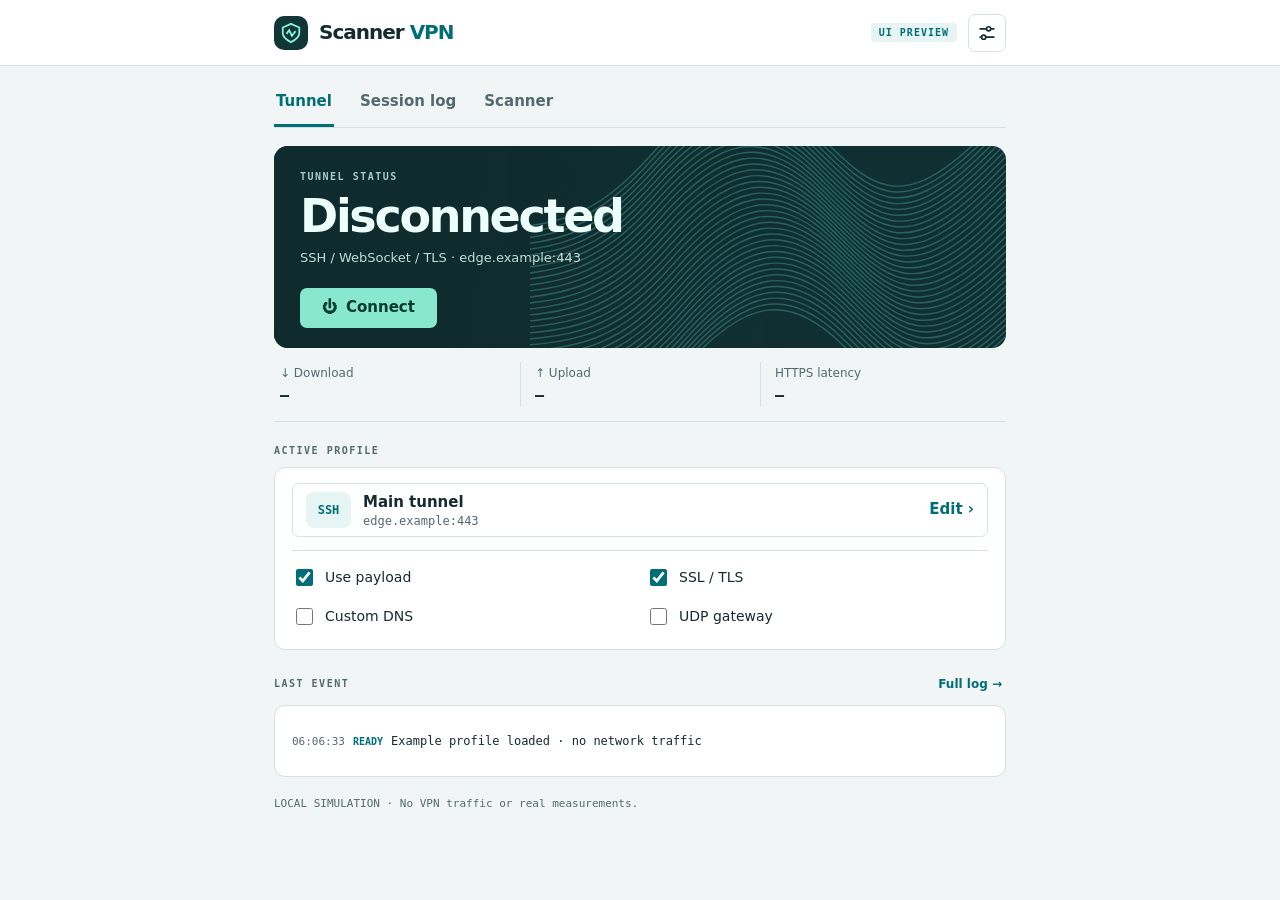
==== commit d08279cd: "Expose the standalone Scanner VPN preview at the workspace index Co-authored-by: arena-agent <297053" ====
--- a/index.html
+++ b/index.html
@@ -1,1932 +1,63 @@
-<!doctype html>
-<html lang="en" data-theme="dark" data-state="idle">
-<head>
-<meta charset="utf-8">
-<meta name="viewport" content="width=device-width,initial-scale=1,viewport-fit=cover">
-<meta name="color-scheme" content="dark light">
-<title>Scanner VPN — UI preview</title>
-<style>
-/* ============================================================
-   Scanner VPN — shipped WebView stylesheet
-   Instrument-grade identity: cobalt brand, status-semantic
-   colour kept separate from brand colour. System fonts only,
-   no remote assets, no decorative gradients.
-   ============================================================ */
-:root{
-  --brand-400:#7D93FF; --brand-500:#4D6BFF; --brand-600:#3A55E8;
-  --jade-400:#2FE0AE;  --jade-600:#0E9E7A;
-  --amber-400:#FFC266; --amber-600:#C97F22;
-  --rose-400:#FF8086;  --rose-600:#C93B40;
-
-  --r-xs:8px; --r-sm:12px; --r-md:16px; --r-lg:20px; --r-full:999px;
-  --sp-1:4px; --sp-2:8px; --sp-3:12px; --sp-4:16px; --sp-5:20px; --sp-6:24px; --sp-8:32px;
-
-  --font:Roboto,-apple-system,"Segoe UI","Helvetica Neue",Arial,sans-serif;
-  --mono:"Roboto Mono",ui-monospace,Menlo,Consolas,monospace;
-
-  --ease:cubic-bezier(.22,.61,.36,1);
-  --ease-out:cubic-bezier(.16,1,.3,1);
-  --d1:120ms; --d2:200ms; --d3:320ms; --d4:480ms;
-
-  --nav-h:60px;
-  --max-w:470px;
+<!doctype html><html lang="en"><head><meta charset="utf-8"><meta name="viewport" content="width=device-width,initial-scale=1"><meta http-equiv="Content-Security-Policy" content="default-src 'none'; script-src 'unsafe-inline'; style-src 'unsafe-inline'; connect-src 'none'; base-uri 'none'; form-action 'none'"><title>Scanner VPN · Tunnel console</title><style>
+:root{--bg:#f1f5f5;--paper:#fff;--ink:#152b30;--sub:#516a70;--line:#d6e1e2;--accent:#006e77;--tint:#e6f5f3;--bad:#a33c36;font:15px/1.45 system-ui,-apple-system,Segoe UI,sans-serif;color-scheme:light}*{box-sizing:border-box}body{margin:0;background:var(--bg);color:var(--ink)}body.night{--bg:#101b1f;--paper:#192a2f;--ink:#eff7f7;--sub:#a4babb;--line:#354a4f;--accent:#71ddd3;--tint:#1b393b;--bad:#ffa497;color-scheme:dark}button,input,select,textarea{font:inherit;color:inherit}button{cursor:pointer;background:var(--paper);border:1px solid var(--line);border-radius:7px;padding:8px 13px;font-weight:620}button:disabled,input:disabled{cursor:default;opacity:.55}button:focus-visible,input:focus-visible,select:focus-visible,textarea:focus-visible{outline:3px solid #29aea6;outline-offset:2px}[hidden]{display:none!important}.wrap{max-width:780px;margin:auto;padding:0 24px}header{background:var(--paper);border-bottom:1px solid var(--line)}header .wrap{display:flex;align-items:center;height:65px;gap:11px}.mark{height:34px;width:34px;display:grid;place-items:center;color:#89f1db;background:#123536;border-radius:10px}.mark svg{width:22px}.brand{font-weight:790;font-size:20px;letter-spacing:-1px}.brand i{color:var(--accent);font-style:normal}.mono,.eyebrow,time,code,.metrics b{font-family:ui-monospace,SFMono-Regular,Consolas,monospace}.eyebrow{font-size:10px;text-transform:uppercase;letter-spacing:.15em;font-weight:700}.demo{margin-left:auto;color:var(--accent);background:var(--tint);padding:4px 8px;border-radius:4px;font:650 10px monospace;letter-spacing:.1em}.icon{display:grid;place-items:center;width:38px;height:38px;padding:8px}.icon svg{width:20px}nav{display:flex;gap:24px;border-bottom:1px solid var(--line);margin:14px 0 18px}nav button{background:none;border:0;border-radius:0;color:var(--sub);padding:11px 2px;border-bottom:3px solid transparent}nav button[aria-current=page]{color:var(--accent);border-color:var(--accent)}.hero{position:relative;isolation:isolate;overflow:hidden;background:#103033;color:#edfffb;border-radius:14px;padding:24px 26px 20px}.waves{position:absolute;right:-7%;top:-10%;width:72%;height:130%;z-index:-1;color:#30716f;opacity:.76}.hero:before{z-index:-1;content:'';position:absolute;inset:0;background:linear-gradient(95deg,#102b2d 25%,transparent 72%)}.hero .eyebrow{color:#a4ccc8}.hero h1{font-size:clamp(32px,6vw,46px);line-height:1.1;letter-spacing:-.05em;margin:7px 0}.hero p{color:#c4dcd8;margin:0 0 20px;font-size:13px}.hero button,.primary{color:#063832;background:#88e8ce;border:0;min-height:40px;padding:9px 22px;font-weight:750}.hero button span{margin-right:9px}.metrics{display:grid;grid-template-columns:repeat(3,1fr);padding:14px 6px;border-bottom:1px solid var(--line)}.metrics div{padding-left:14px;border-left:1px solid var(--line)}.metrics div:first-child{border:0;padding-left:0}.metrics small,.sub{color:var(--sub);font-size:12px}.metrics b{display:block;font-size:15px;margin-top:2px;font-weight:600}.sectionhead{margin:22px 0 8px;display:flex;align-items:center;justify-content:space-between;color:var(--sub)}.textbtn{color:var(--accent);border:none;background:none;padding:4px;font-size:12px}.card{background:var(--paper);border:1px solid var(--line);border-radius:11px;padding:15px 17px}.profile{width:100%;display:flex;gap:12px;align-items:center;text-align:left}.profile .token{font:700 12px monospace;min-width:45px;padding:11px 4px;text-align:center;border-radius:8px;color:var(--accent);background:var(--tint)}.profile strong,.profile small{display:block}.profile small{font:12px monospace;color:var(--sub);overflow-wrap:anywhere}.arrow{margin-left:auto;color:var(--accent)}.flags{display:grid;grid-template-columns:1fr 1fr;gap:4px 12px;border-top:1px solid var(--line);margin:13px 0 0;padding-top:9px}.flags label,.check{display:flex;align-items:center;gap:9px;min-height:35px;font-size:14px}.flags input,.check input{accent-color:var(--accent);width:17px;height:17px}.trace{padding:0;list-style:none;margin:0}.trace li{padding:9px 0;border-bottom:1px solid var(--line);overflow-wrap:anywhere}.trace li:last-child{border:0}.trace time{color:var(--sub);font-size:11px}.trace b{font:700 10px monospace;color:var(--accent);margin:0 8px}.trace span{font:12px/1.6 monospace}.trace .fail b{color:var(--bad)}h2{font-size:23px;letter-spacing:-.04em;margin:0}.bar{display:flex;gap:8px;align-items:center;flex-wrap:wrap}.bar h2{margin-right:auto}.field{display:grid;gap:4px;font-size:12px;color:var(--sub);font-weight:650;margin:10px 0}.field input,textarea,select{width:100%;border:1px solid var(--line);border-radius:6px;background:var(--paper);padding:9px 10px;color:var(--ink);font-weight:450;font-size:15px}textarea{resize:vertical;font:14px/1.6 monospace}.row{display:grid;grid-template-columns:2fr 1fr;gap:12px}.note{font-size:12px;color:var(--sub)}footer{font:11px monospace;color:var(--sub);padding:20px 0 30px}.primary{background:var(--accent);color:var(--paper)}dialog{color:var(--ink);background:var(--paper);border:1px solid var(--line);border-radius:14px;width:min(94%,440px);max-height:89dvh;padding:20px}dialog::backdrop{background:#08272ca6}dialog .bar{border-bottom:1px solid var(--line);padding-bottom:10px}details{border-top:1px solid var(--line);margin-top:10px;padding-top:8px}summary{cursor:pointer;color:var(--accent);font-weight:600;font-size:13px}details textarea{margin:8px 0}dialog .primary{width:100%;margin-top:12px}.result{display:flex;justify-content:space-between;gap:8px;padding:8px 0;border-bottom:1px solid var(--line);font-size:13px;overflow-wrap:anywhere}.result b{color:var(--accent)}.result.bad b{color:var(--bad)}.empty{color:var(--sub);font-size:13px;margin:6px 0}#sessionLog{max-height:66dvh;overflow:auto}.notice{min-height:1em;font-size:12px;color:var(--bad)}@media(max-width:540px){.wrap{padding:0 15px}.hero{padding:19px}.sectionhead{margin-top:16px}.card{padding:12px}nav{justify-content:space-between;gap:4px}nav button{flex:1}.metrics{padding:11px 0}}@media(max-width:360px){.trace span{display:block}.flags{gap:2px}.metrics b{font-size:13px}}
+</style></head><body><header><div class="wrap"><span class="mark" aria-hidden="true"><svg viewBox="0 0 24 24" fill="none" stroke="currentColor" stroke-width="2"><path d="M12 2 21 6v6c0 4-5 8-9 10-4-2-9-6-9-10V6z"/><path d="m7 13 3-4 3 6 4-5"/></svg></span><span class="brand">Scanner <i>VPN</i></span><span class="demo">UI PREVIEW</span><button class="icon" id="settings" aria-label="Settings"><svg viewBox="0 0 24 24" fill="none" stroke="currentColor" stroke-width="2"><path d="M3 7h9m4 0h5M3 17h3m4 0h11"/><circle cx="14" cy="7" r="2.5"/><circle cx="8" cy="17" r="2.5"/></svg></button></div></header><main class="wrap"><nav aria-label="Workspace"><button data-page="tunnel" aria-current="page">Tunnel</button><button data-page="log">Session log</button><button data-page="scan">Scanner</button></nav>
+<section id="tunnel"><div class="hero"><svg aria-hidden="true" class="waves" viewBox="0 0 380 180" preserveAspectRatio="xMidYMid slice" fill="none" stroke="currentColor"><defs><path id="wave" d="M-30 135C40 135 65 127 105 82S175 28 213 65 270 128 325 76 380 8 440 21"/></defs><g id="strands"></g></svg><div class="eyebrow">Tunnel status</div><h1 id="state" role="status">Disconnected</h1><p id="route"></p><button id="connect"><span aria-hidden="true">⏻</span><b>Connect</b></button></div><div class="metrics"><div><small>↓ Download</small><b id="down">—</b></div><div><small>↑ Upload</small><b id="up">—</b></div><div><small>HTTPS latency</small><b id="ping">—</b></div></div>
+<div class="sectionhead"><span class="eyebrow">Active profile</span></div><div class="card"><button class="profile" id="edit"><span class="token" id="token">SSH</span><span><strong id="pname"></strong><small id="endpoint"></small></span><span class="arrow">Edit ›</span></button><div class="flags" id="flags"><label><input type="checkbox" id="payload">Use payload</label><label><input type="checkbox" id="tls">SSL / TLS</label><label><input type="checkbox" id="customDns">Custom DNS</label><label><input type="checkbox" id="udp">UDP gateway</label></div></div><div class="sectionhead"><span class="eyebrow">Last event</span><button class="textbtn" data-go="log">Full log →</button></div><div class="card"><ul id="last" class="trace"></ul></div></section>
+<section id="log" hidden><div class="bar"><h2>Session log</h2><button id="copy">Copy</button><button id="clear">Clear</button></div><p class="note" id="logNote">Timestamped events from this simulated session.</p><div class="card"><ul class="trace" id="sessionLog"></ul></div></section>
+<section id="scan" hidden><h2>Batch scanner</h2><p class="note">Try example domains, one per line. A .invalid name simulates a failure.</p><div class="card"><label class="field">Target domains<textarea id="targets" rows="4">edge.example
+backup.invalid</textarea></label><div class="bar"><button id="run" class="primary">Start scan</button><button id="import">Import .txt</button><input type="file" id="file" accept=".txt,text/plain" hidden></div><p class="note" id="progress" role="status"></p><div id="results"></div></div></section><footer>LOCAL SIMULATION · No VPN traffic or real measurements.</footer></main>
+<dialog id="sheet"><div class="bar"><h2 id="title"></h2><button id="close" aria-label="Close dialog">×</button></div><form id="form"><div id="fields"></div><p class="notice" id="error" role="alert"></p><button class="primary">Apply changes</button></form></dialog>
+<script>
+'use strict';const modes=['VLESS','VLESS WS','VLESS TLS','VLESS WS TLS','VMess','VMess WS','VMess TLS','VMess WS TLS','Trojan TLS','Trojan WS TLS','Shadowsocks'];
+function decodeShare64(text){
+ if(!/^[A-Za-z0-9+/_-]+={0,2}$/.test(text))throw Error('Invalid base64 share link.');
+ return new TextDecoder('utf-8',{fatal:true}).decode(Uint8Array.from(atob(text.replace(/-/g,'+').replace(/_/g,'/')),c=>c.charCodeAt(0)))
 }
-html[data-theme=dark]{
-  color-scheme:dark;
-  --bg:#0A0E14; --surface:#131A24; --surface-2:#18212D; --surface-3:#1E2836;
-  --hairline:rgba(255,255,255,.07); --hairline-2:rgba(255,255,255,.13);
-  --text:#E8ECF3; --text-2:#A3AFC2; --text-3:#6B7A90;
-  --brand:var(--brand-500); --brand-soft:rgba(77,107,255,.15);
-  --jade:var(--jade-400); --jade-soft:rgba(47,224,174,.13);
-  --amber:var(--amber-400); --amber-soft:rgba(255,194,102,.13);
-  --rose:var(--rose-400); --rose-soft:rgba(255,128,134,.13);
-  --violet:#B98BFF;
-  --sh1:0 1px 2px rgba(0,0,0,.45); --sh2:0 8px 26px -10px rgba(0,0,0,.7); --sh3:0 22px 50px -18px rgba(0,0,0,.85);
-  --scrim:rgba(4,7,11,.74); --track:rgba(255,255,255,.08);
-  /* a selected segment reads lighter than its groove in both themes */
-  --seg-track:rgba(255,255,255,.045); --seg-on:#273243;
-}
-html[data-theme=light]{
-  color-scheme:light;
-  --bg:#F4F6FA; --surface:#FFFFFF; --surface-2:#F7F9FC; --surface-3:#EDF1F7;
-  --hairline:rgba(14,22,36,.09); --hairline-2:rgba(14,22,36,.17);
-  --text:#0E1624; --text-2:#55637A; --text-3:#8390A5;
-  --brand:var(--brand-600); --brand-soft:rgba(77,107,255,.10);
-  --jade:var(--jade-600); --jade-soft:rgba(14,158,122,.11);
-  --amber:var(--amber-600); --amber-soft:rgba(201,127,34,.11);
-  --rose:var(--rose-600); --rose-soft:rgba(201,59,64,.10);
-  --violet:#7A3FC4;
-  --sh1:0 1px 2px rgba(16,24,40,.06); --sh2:0 8px 24px -10px rgba(16,24,40,.18); --sh3:0 24px 48px -18px rgba(16,24,40,.26);
-  --scrim:rgba(16,24,40,.44); --track:rgba(14,22,36,.08);
-  --seg-track:#E7ECF4; --seg-on:#FFFFFF;
+function readCoreLink(input){
+ const bad=msg=>{throw Error(msg)},requireValue=(ok,msg)=>{if(!ok)bad(msg)};
+ const src=input.trim().replace(/&amp;/gi,'&').replace(/\[([\w.-]+)\]\(https?:\/\/\1\/?\)/gi,'$1');
+ requireValue(src.length>0&&src.length<=16384,'Paste one share link.');
+ const p={remark:'',host:'',secret:'',port:0,sni:'',wsHost:'',path:'/',mux:false,certPin:''};let proto,net,tls,insecure=false;
+ const truth=v=>{requireValue([undefined,null,'',false,true,0,1,'0','1','true','false'].includes(v),'Unsupported boolean value.');return [true,1,'1','true'].includes(v)};
+ if(/^vmess:\/\//i.test(src)){
+  let j;try{j=JSON.parse(decodeShare64(src.slice(8)))}catch{bad('Expected a base64-encoded VMess JSON share link.')}
+  requireValue(j&&typeof j==='object'&&Object.keys(j).every(k=>['v','ps','add','port','id','aid','scy','net','type','host','path','tls','sni','allowInsecure','alpn','fp','mux'].includes(k)),'Unsupported VMess extension.');
+  requireValue(+ (j.aid||0)===0&&['','auto',undefined].includes(j.scy)&&['none','',undefined].includes(j.type)&&!j.alpn&&!j.fp,'Only VMess AEAD / auto without transport extensions is supported.');
+  requireValue(['tls','none','',undefined].includes(j.tls),'Unsupported VMess security.');proto='VMess';net=j.net||'tcp';tls=j.tls==='tls';insecure=truth(j.allowInsecure);
+  Object.assign(p,{host:j.add,port:+j.port,secret:j.id,wsHost:j.host||'',path:j.path||'/',sni:j.sni||'',remark:j.ps||'',mux:truth(j.mux)});
+ }else{
+  // Older Android WebViews treat non-HTTP schemes as opaque and leave URL.hostname empty.
+  const link=/^(vless|trojan|ss):\/\/([^/?#]+)([/?#].*)?$/i.exec(src);requireValue(link&&/@[^@:]+:\d+$/.test(link[2]),'Expected a supported share link with an explicit server port.');
+  let u;try{u=new URL('https://'+link[2]+(link[3]||''))}catch{bad('Invalid share link.')}
+  proto=({vless:'VLESS',trojan:'Trojan',ss:'Shadowsocks'})[link[1].toLowerCase()];requireValue(proto,'Use a VLESS, VMess, Trojan or SIP002 Shadowsocks share link.');
+  requireValue(!u.password&&u.username&&u.hostname&&['','/'].includes(u.pathname),'Expected credential@server:port.');
+  const q=u.searchParams,allowed=proto==='Shadowsocks'?[]:['type','security','encryption','flow','host','path','sni','allowInsecure','mux','pcs','headerType'];
+  for(const k of q.keys())requireValue(allowed.includes(k)&&q.getAll(k).length===1,'Unsupported or repeated share-link option.');
+  requireValue(!q.get('flow')&&(!q.get('encryption')||q.get('encryption')==='none')&&(!q.get('headerType')||q.get('headerType')==='none'),'This flow, encryption or header type is not supported.');
+  const security=q.get('security')||(proto==='Trojan'?'tls':'none');requireValue(['none','tls'].includes(security),'This transport security is not supported.');
+  net=q.get('type')||'tcp';tls=security==='tls';insecure=truth(q.get('allowInsecure'));
+  Object.assign(p,{host:u.hostname,port:Number(u.port||443),secret:decodeURIComponent(u.username),wsHost:q.get('host')||'',sni:q.get('sni')||'',path:q.get('path')||'/',remark:decodeURIComponent(u.hash.slice(1)),certPin:q.get('pcs')||'',mux:truth(q.get('mux'))});
+  if(proto==='Shadowsocks'){const method='chacha20-ietf-poly1305:',auth=decodeShare64(p.secret);requireValue(auth.startsWith(method),'Only chacha20-ietf-poly1305 SIP002 links without plugins are supported.');p.secret=auth.slice(method.length)}
+ }
+ requireValue(['tcp','raw','ws'].includes(net),'Only TCP and WebSocket transports are supported.');
+ requireValue(tls||(!insecure&&!p.sni&&!p.certPin),'TLS fields require TLS.');requireValue(net==='ws'||(!p.wsHost&&p.path==='/'),'WebSocket fields require WebSocket transport.');
+ p.mode=proto+(net==='ws'?' WS':'')+(tls?' TLS':'');requireValue(modes.includes(p.mode),'Unsupported protocol / transport combination.');return {p,insecure}
 }
 
-*,*::before,*::after{box-sizing:border-box}
-html,body{height:100%}
-body{
-  margin:0;background:var(--bg);color:var(--text);
-  font-family:var(--font);font-size:15px;line-height:1.45;
-  -webkit-font-smoothing:antialiased;-webkit-tap-highlight-color:transparent;
-  overscroll-behavior-y:none;overflow:hidden;
-}
-button,input,select,textarea{font:inherit;color:inherit}
-button{background:none;border:0;padding:0;cursor:pointer;-webkit-appearance:none}
-h1,h2,h3,p{margin:0}
-ul{margin:0;padding:0;list-style:none}
-[hidden]{display:none !important}
-.hidden{display:none !important}
-svg{display:block;fill:none;stroke:currentColor;stroke-width:1.7;stroke-linecap:round;stroke-linejoin:round}
-.sprite{position:absolute;width:0;height:0;overflow:hidden}
-:focus-visible{outline:2px solid var(--brand);outline-offset:2px;border-radius:6px}
-::selection{background:var(--brand-soft)}
-.spacer{flex:1}
-.num{font-variant-numeric:tabular-nums}
-.truncate{overflow:hidden;text-overflow:ellipsis;white-space:nowrap}
-@media (prefers-reduced-motion:reduce){*,*::before,*::after{animation-duration:.01ms !important;animation-iteration-count:1 !important;transition-duration:.01ms !important}}
-
-/* ---------- frame ----------
-   The frame owns the viewport height so .scroll is the only scroller and the
-   tab bar stays pinned; dvh keeps it honest while Android's URL-less WebView
-   resizes. vh first for WebViews that predate dvh. */
-#app{position:relative;width:100%;max-width:var(--max-w);margin:0 auto;height:100vh;height:100dvh;display:flex;flex-direction:column;overflow:hidden;background:var(--bg)}
-@media (min-width:900px){
-  body{display:flex;align-items:center;justify-content:center;padding:26px 0}
-  #app{height:min(900px,calc(100dvh - 52px));border-radius:32px;border:1px solid var(--hairline-2);box-shadow:var(--sh3)}
-}
-
-/* ---------- topbar ---------- */
-.topbar{
-  position:relative;z-index:30;flex:0 0 auto;
-  padding:calc(env(safe-area-inset-top) + 10px) var(--sp-5) 10px;
-  display:flex;align-items:center;gap:var(--sp-2);
-  background:var(--bg);border-bottom:1px solid transparent;transition:border-color var(--d2) var(--ease);
-}
-.topbar.is-stuck{border-bottom-color:var(--hairline)}
-.brandmark{display:flex;align-items:center;gap:10px;min-width:0}
-.logo{width:30px;height:30px;border-radius:9px;flex:0 0 auto;display:grid;place-items:center;background:var(--brand);color:#fff}
-.logo svg{width:16px;height:16px;fill:currentColor;stroke:none}
-.wordmark{font-size:16px;font-weight:700;letter-spacing:-.025em;white-space:nowrap}
-.wordmark span{color:var(--text-3);font-weight:500}
-.iconbtn{width:36px;height:36px;border-radius:11px;display:grid;place-items:center;color:var(--text-2);transition:background var(--d1) var(--ease),color var(--d1) var(--ease),transform var(--d1) var(--ease)}
-.iconbtn svg{width:19px;height:19px}
-.iconbtn:hover{background:var(--surface-2);color:var(--text)}
-.iconbtn:active{transform:scale(.92)}
-
-/* ---------- scroll + views ---------- */
-.scroll{flex:1 1 auto;min-height:0;overflow-y:auto;overflow-x:hidden;overscroll-behavior:contain;-webkit-overflow-scrolling:touch;padding:0 var(--sp-5) calc(var(--nav-h) + env(safe-area-inset-bottom) + 28px);scrollbar-width:thin}
-.scroll::-webkit-scrollbar{width:5px}
-.scroll::-webkit-scrollbar-thumb{background:var(--hairline-2);border-radius:3px}
-.view{display:none}
-.view.is-active{display:block;animation:viewIn var(--d3) var(--ease-out) both}
-@keyframes viewIn{from{opacity:0;transform:translateY(8px)}to{opacity:1;transform:none}}
-
-/* ---------- primitives ---------- */
-.card{background:var(--surface);border:1px solid var(--hairline);border-radius:var(--r-md);box-shadow:var(--sh1)}
-.card-pad{padding:var(--sp-4)}
-.section{margin-top:var(--sp-6)}
-.section-head{display:flex;align-items:center;gap:var(--sp-2);padding:0 2px var(--sp-3)}
-.section-title{font-size:11px;font-weight:700;letter-spacing:.1em;text-transform:uppercase;color:var(--text-3)}
-.linkbtn{font-size:12.5px;font-weight:600;color:var(--brand);padding:4px 8px;border-radius:8px;transition:background var(--d1) var(--ease)}
-.linkbtn:hover{background:var(--brand-soft)}
-.linkbtn.danger{color:var(--rose)}
-.linkbtn.danger:hover{background:var(--rose-soft)}
-.linkbtn:disabled{opacity:.4;pointer-events:none}
-
-.btn{display:inline-flex;align-items:center;justify-content:center;gap:8px;height:44px;padding:0 18px;border-radius:var(--r-sm);font-size:14.5px;font-weight:600;letter-spacing:-.01em;border:1px solid transparent;white-space:nowrap;transition:background var(--d1) var(--ease),border-color var(--d1) var(--ease),transform var(--d1) var(--ease),opacity var(--d1) var(--ease)}
-.btn svg{width:17px;height:17px;flex:0 0 auto}
-.btn:active{transform:scale(.975)}
-.btn:disabled{opacity:.42;pointer-events:none}
-.btn-primary{background:var(--brand);color:#fff}
-.btn-primary:hover{background:var(--brand-600)}
-.btn-ghost{background:var(--surface-2);color:var(--text);border-color:var(--hairline)}
-.btn-ghost:hover{background:var(--surface-3)}
-.btn-danger{background:var(--rose-soft);color:var(--rose);border-color:color-mix(in srgb,var(--rose) 28%,transparent)}
-.btn-block{width:100%}
-.btn-sm{height:34px;padding:0 12px;font-size:13px;border-radius:10px;gap:6px}
-.btn-sm svg{width:15px;height:15px}
-
-.chip{display:inline-flex;align-items:center;gap:6px;height:24px;padding:0 10px;border-radius:var(--r-full);font-size:11.5px;font-weight:650;background:var(--surface-3);color:var(--text-2);border:1px solid var(--hairline)}
-.chip.brand{background:var(--brand-soft);color:var(--brand);border-color:color-mix(in srgb,var(--brand) 24%,transparent)}
-.chip.jade{background:var(--jade-soft);color:var(--jade);border-color:color-mix(in srgb,var(--jade) 26%,transparent)}
-.chip.amber{background:var(--amber-soft);color:var(--amber);border-color:color-mix(in srgb,var(--amber) 28%,transparent)}
-.chip.rose{background:var(--rose-soft);color:var(--rose);border-color:color-mix(in srgb,var(--rose) 28%,transparent)}
-
-/* ---------- hero / dial ---------- */
-.hero{padding:var(--sp-2) 0 0;display:flex;flex-direction:column;align-items:center}
-.statusline{display:flex;align-items:center;gap:8px;margin-bottom:var(--sp-3)}
-.statusdot{width:7px;height:7px;border-radius:50%;background:var(--text-3);position:relative;flex:0 0 auto}
-.statusdot::after{content:"";position:absolute;inset:-5px;border-radius:50%;border:1px solid currentColor;opacity:0}
-.statustext{font-size:12px;font-weight:700;letter-spacing:.09em;text-transform:uppercase;color:var(--text-2)}
-[data-state=online] .statusdot{background:var(--jade);color:var(--jade)}
-[data-state=online] .statusdot::after{animation:ripple 2.6s var(--ease-out) infinite}
-[data-state=online] .statustext{color:var(--jade)}
-[data-state=pending] .statusdot,[data-state=closing] .statusdot{background:var(--amber);color:var(--amber)}
-[data-state=pending] .statusdot::after{animation:ripple 1.1s var(--ease-out) infinite}
-[data-state=pending] .statustext,[data-state=closing] .statustext{color:var(--amber)}
-[data-state=error] .statusdot{background:var(--rose)}
-[data-state=error] .statustext{color:var(--rose)}
-@keyframes ripple{0%{opacity:.9;transform:scale(.6)}100%{opacity:0;transform:scale(1.9)}}
-
-.dial{position:relative;width:212px;height:212px;display:grid;place-items:center;touch-action:manipulation;transition:transform var(--d2) var(--ease);--accent:var(--text-3)}
-.dial:active{transform:scale(.975)}
-.dial:disabled{opacity:.6;pointer-events:none}
-.dial .ring{position:absolute;inset:0;width:100%;height:100%;transform:rotate(-90deg)}
-.ring .track{fill:none;stroke:var(--track);stroke-width:4}
-.ring .arc{fill:none;stroke:var(--accent);stroke-width:4;stroke-linecap:round;stroke-dasharray:0 999;transform-origin:50% 50%;transition:stroke-dasharray var(--d4) var(--ease-out),stroke var(--d3) var(--ease),opacity var(--d2) var(--ease)}
-/* A zero-length arc with a round cap still paints a dot — hide it when idle. */
-[data-state=idle] .ring .arc{opacity:0}
-.dial .halo{position:absolute;width:172px;height:172px;border-radius:50%;background:radial-gradient(circle,color-mix(in srgb,var(--accent) 18%,transparent) 0%,transparent 68%);opacity:0;transition:opacity var(--d4) var(--ease)}
-.dial .pulsering{position:absolute;width:172px;height:172px;border-radius:50%;border:1px solid color-mix(in srgb,var(--accent) 42%,transparent);opacity:0}
-.dial .core{position:relative;z-index:2;width:152px;height:152px;border-radius:50%;background:var(--surface);border:1px solid var(--hairline-2);box-shadow:var(--sh2);display:flex;flex-direction:column;align-items:center;justify-content:center;gap:2px;transition:border-color var(--d3) var(--ease)}
-.dial .glyph{width:32px;height:32px;color:var(--accent);margin-bottom:5px;transition:color var(--d3) var(--ease)}
-.dial .glyph svg{width:100%;height:100%;stroke-width:1.6}
-.dial .label{font-size:14px;font-weight:700;letter-spacing:.02em;color:var(--text)}
-.dial .label.timer{font-family:var(--mono);font-size:19px;letter-spacing:-.02em;font-variant-numeric:tabular-nums}
-.dial .sub{font-size:11px;color:var(--text-3);letter-spacing:.02em;max-width:118px;text-align:center;overflow:hidden;text-overflow:ellipsis;white-space:nowrap}
-[data-state=pending] .dial,[data-state=closing] .dial{--accent:var(--amber)}
-[data-state=online] .dial{--accent:var(--jade)}
-[data-state=error] .dial{--accent:var(--rose)}
-[data-state=online] .dial .halo{opacity:1}
-[data-state=pending] .dial .halo{opacity:.85}
-[data-state=online] .dial .core{border-color:color-mix(in srgb,var(--jade) 32%,transparent)}
-[data-state=online] .dial .pulsering{animation:breathe 3.4s var(--ease-out) infinite}
-@keyframes breathe{0%{opacity:.5;transform:scale(1)}70%,100%{opacity:0;transform:scale(1.24)}}
-[data-state=pending] .ring .arc,[data-state=closing] .ring .arc{transition:none;animation:sweep 1.2s linear infinite}
-@keyframes sweep{to{transform:rotate(360deg)}}
-[data-state=pending] .dial .glyph{animation:gp 1.6s var(--ease) infinite}
-@keyframes gp{0%,100%{opacity:1}50%{opacity:.4}}
-.dial-hint{margin-top:var(--sp-3);font-size:12.5px;color:var(--text-3);min-height:18px;text-align:center;padding:0 16px;line-height:1.4}
-.dial-hint:empty{margin-top:0;min-height:0}
-
-/* ---------- profile pill ---------- */
-.profile-pill{width:100%;margin-top:var(--sp-3);display:flex;align-items:center;gap:var(--sp-3);padding:10px var(--sp-4) 10px var(--sp-3);background:var(--surface);border:1px solid var(--hairline);border-radius:var(--r-md);box-shadow:var(--sh1);text-align:left;transition:background var(--d1) var(--ease),border-color var(--d1) var(--ease),transform var(--d1) var(--ease)}
-.profile-pill:hover{background:var(--surface-2);border-color:var(--hairline-2)}
-.profile-pill:active{transform:scale(.99)}
-.profile-pill .avatar{width:38px;height:38px;border-radius:11px;flex:0 0 auto;display:grid;place-items:center;background:var(--brand-soft);color:var(--brand);font-weight:700;font-size:13.5px;border:1px solid color-mix(in srgb,var(--brand) 22%,transparent)}
-.profile-pill .meta{flex:1;min-width:0}
-.profile-pill .nm{display:block;font-size:14.5px;font-weight:650;letter-spacing:-.012em}
-.profile-pill .hs{display:block;font-size:11.5px;color:var(--text-3);font-family:var(--mono)}
-.profile-pill .caret{width:18px;height:18px;color:var(--text-3);flex:0 0 auto}
-
-/* ---------- alert ---------- */
-.alert{display:flex;align-items:flex-start;gap:10px;margin-top:var(--sp-3);padding:10px 10px 10px 12px;border-radius:var(--r-sm);background:var(--surface-2);border:1px solid var(--hairline);font-size:12.5px;line-height:1.45;color:var(--text-2)}
-.alert .ai{width:16px;height:16px;flex:0 0 auto;margin-top:1px;color:var(--text-3)}
-.alert .at{flex:1;min-width:0;overflow-wrap:anywhere}
-.alert .ax{width:22px;height:22px;flex:0 0 auto;color:var(--text-3);display:grid;place-items:center;border-radius:6px}
-.alert .ax svg{width:13px;height:13px}
-.alert[data-tone=bad]{background:var(--rose-soft);border-color:color-mix(in srgb,var(--rose) 26%,transparent);color:var(--rose)}
-.alert[data-tone=bad] .ai,.alert[data-tone=bad] .ax{color:var(--rose)}
-.alert[data-tone=good]{background:var(--jade-soft);border-color:color-mix(in srgb,var(--jade) 26%,transparent);color:var(--jade)}
-.alert[data-tone=good] .ai,.alert[data-tone=good] .ax{color:var(--jade)}
-.alert[data-tone=warn]{background:var(--amber-soft);border-color:color-mix(in srgb,var(--amber) 28%,transparent);color:var(--amber)}
-.alert[data-tone=warn] .ai,.alert[data-tone=warn] .ax{color:var(--amber)}
-
-/* ---------- stats ---------- */
-.stat-grid{display:grid;grid-template-columns:1fr 1fr;gap:var(--sp-3)}
-.stat{position:relative;overflow:hidden;background:var(--surface);border:1px solid var(--hairline);border-radius:var(--r-md);padding:var(--sp-3) var(--sp-4);box-shadow:var(--sh1);min-height:80px;display:flex;flex-direction:column}
-.stat .k{display:flex;align-items:center;gap:6px;font-size:10.5px;font-weight:700;color:var(--text-3);letter-spacing:.07em}
-.stat .k svg{width:13px;height:13px}
-.stat .v{margin-top:auto;font-size:23px;font-weight:650;letter-spacing:-.03em;line-height:1.1;font-variant-numeric:tabular-nums;position:relative;z-index:1}
-.stat .u{font-size:11px;font-weight:650;color:var(--text-3);margin-left:3px;letter-spacing:0}
-.stat canvas{position:absolute;left:0;right:0;bottom:0;width:100%;height:34px}
-.stat.dl .k,.stat.dl .k svg{color:var(--jade)}
-.stat.ul .k,.stat.ul .k svg{color:var(--brand)}
-
-/* ---------- quick actions ---------- */
-.qa-row{display:grid;grid-template-columns:repeat(4,1fr);gap:var(--sp-2)}
-.qa{display:flex;flex-direction:column;align-items:center;gap:7px;padding:12px 2px 10px;border-radius:var(--r-sm);background:var(--surface);border:1px solid var(--hairline);transition:background var(--d1) var(--ease),transform var(--d1) var(--ease)}
-.qa:hover{background:var(--surface-2)}
-.qa:active{transform:scale(.96)}
-.qa svg{width:18px;height:18px;color:var(--text-2)}
-.qa span{font-size:10.5px;font-weight:600;color:var(--text-2)}
-.qa:disabled{opacity:.38;pointer-events:none}
-
-/* ---------- rows ---------- */
-.rows{overflow:hidden}
-.row{display:flex;align-items:center;gap:var(--sp-3);padding:11px var(--sp-4);min-height:52px;border-bottom:1px solid var(--hairline);width:100%;text-align:left}
-.row:last-child{border-bottom:0}
-button.row{transition:background var(--d1) var(--ease)}
-button.row:hover{background:var(--surface-2)}
-button.row:disabled{opacity:.45;pointer-events:none}
-.row .ic{width:30px;height:30px;border-radius:9px;flex:0 0 auto;display:grid;place-items:center;background:var(--surface-3);color:var(--text-2)}
-.row .ic svg{width:15px;height:15px}
-.row .lbl{flex:1;min-width:0;font-size:14px;font-weight:550}
-.row .lbl .sub{display:block;font-size:11.5px;color:var(--text-3);font-weight:400;margin-top:1px;line-height:1.35}
-.row .val{font-size:13px;color:var(--text-2);font-variant-numeric:tabular-nums;max-width:54%;text-align:right;overflow:hidden;text-overflow:ellipsis;white-space:nowrap}
-.row .val.mono{font-family:var(--mono);font-size:12px}
-.row .caret{width:16px;height:16px;color:var(--text-3);flex:0 0 auto}
-
-/* ---------- switches ---------- */
-.switch{appearance:none;-webkit-appearance:none;width:42px;height:25px;border-radius:var(--r-full);background:var(--track);border:1px solid var(--hairline);position:relative;flex:0 0 auto;transition:background var(--d2) var(--ease),border-color var(--d2) var(--ease);margin:0;cursor:pointer}
-.switch::after{content:"";position:absolute;top:2px;left:2px;width:19px;height:19px;border-radius:50%;background:var(--text-3);transition:transform var(--d2) var(--ease-out),background var(--d2) var(--ease)}
-.switch:checked{background:var(--brand);border-color:var(--brand)}
-.switch:checked::after{transform:translateX(17px);background:#fff}
-.switch:disabled{opacity:.4;cursor:default}
-.switchrow{display:flex;align-items:center;gap:var(--sp-3);padding:10px 0;cursor:pointer}
-.switchrow .sl{flex:1;min-width:0}
-.switchrow .st{display:block;font-size:14px;font-weight:550}
-.switchrow .ss{display:block;font-size:11.5px;color:var(--text-3);margin-top:1px;line-height:1.35}
-
-/* ---------- flags (transport toggles) ---------- */
-.flags{display:flex;flex-wrap:wrap;gap:var(--sp-2)}
-.flags label{display:inline-flex;align-items:center;gap:7px;height:34px;padding:0 12px 0 10px;border-radius:var(--r-full);background:var(--surface-2);border:1px solid var(--hairline);font-size:13px;font-weight:600;color:var(--text-2);cursor:pointer;transition:background var(--d1) var(--ease),color var(--d1) var(--ease),border-color var(--d1) var(--ease)}
-.flags label:has(input:checked){background:var(--brand-soft);border-color:color-mix(in srgb,var(--brand) 30%,transparent);color:var(--brand)}
-.flags input{appearance:none;-webkit-appearance:none;width:15px;height:15px;border-radius:5px;border:1.5px solid var(--text-3);margin:0;flex:0 0 auto;position:relative;transition:background var(--d1) var(--ease),border-color var(--d1) var(--ease)}
-.flags input:checked{background:var(--brand);border-color:var(--brand)}
-.flags input:checked::after{content:"";position:absolute;left:4px;top:1px;width:4px;height:8px;border:solid #fff;border-width:0 2px 2px 0;transform:rotate(42deg)}
-.flags label.locked{opacity:.45;cursor:default}
-
-/* ---------- fields ---------- */
-.fieldlabel{display:block;font-size:11.5px;font-weight:650;letter-spacing:.05em;text-transform:uppercase;color:var(--text-3);margin-bottom:7px}
-.entry{display:flex;align-items:center;gap:6px;background:var(--surface-2);border:1px solid var(--hairline);border-radius:var(--r-sm);padding:0 6px 0 12px;transition:border-color var(--d1) var(--ease)}
-.entry:focus-within{border-color:var(--brand)}
-.entry input{flex:1;min-width:0;border:0;background:transparent;font-size:14px;padding:11px 0;font-family:var(--mono);letter-spacing:-.01em}
-.entry input:focus{outline:none}
-.entrybtn{width:32px;height:32px;display:grid;place-items:center;border-radius:8px;color:var(--text-3)}
-.entrybtn svg{width:16px;height:16px}
-.entrybtn:hover{background:var(--surface-3);color:var(--text)}
-.entrytools{display:flex;align-items:center;gap:var(--sp-2);margin-top:var(--sp-3);flex-wrap:wrap}
-.fieldnote{font-size:12px;color:var(--text-3);margin-top:var(--sp-2);line-height:1.45}
-textarea,.field input,.field select,.field textarea{display:block;width:100%;border:1px solid var(--hairline);background:var(--surface-2);border-radius:var(--r-sm);padding:11px 12px;font-size:14px;color:var(--text)}
-textarea:focus,.field input:focus,.field select:focus,.field textarea:focus{outline:none;border-color:var(--brand)}
-textarea,.field textarea{font-family:var(--mono);font-size:13px;line-height:1.5;resize:vertical}
-.field{display:block;margin:var(--sp-4) 0 0}
-.field>span{display:block;font-size:11.5px;font-weight:650;letter-spacing:.05em;text-transform:uppercase;color:var(--text-3);margin-bottom:7px}
-.field.row-inline{display:flex;align-items:center;gap:10px}
-.hintline{font-size:12px;color:var(--text-3);margin-top:var(--sp-2);line-height:1.5}
-.hintline.bad{color:var(--rose)}
-.apply{width:100%;height:46px;margin-top:var(--sp-5);border-radius:var(--r-sm);background:var(--brand);color:#fff;font-size:14.5px;font-weight:650;display:flex;align-items:center;justify-content:center;gap:8px}
-.apply:disabled{opacity:.45}
-.dismiss{display:flex;align-items:center;gap:10px;width:100%;padding:13px var(--sp-4);border-radius:var(--r-sm);background:var(--surface-2);border:1px solid var(--hairline);font-size:14px;font-weight:550;text-align:left;margin-top:var(--sp-2);transition:background var(--d1) var(--ease)}
-.dismiss:hover{background:var(--surface-3)}
-.dismiss:disabled{opacity:.42;pointer-events:none}
-.dismiss svg{width:17px;height:17px;color:var(--text-3);flex:0 0 auto}
-
-/* ---------- segmented / chips ---------- */
-.segmented{display:flex;gap:3px;padding:3px;background:var(--seg-track);border:1px solid var(--hairline);border-radius:var(--r-sm)}
-.seg{flex:1;display:flex;align-items:center;justify-content:center;gap:6px;height:34px;border-radius:9px;font-size:13px;font-weight:600;color:var(--text-2);transition:background var(--d2) var(--ease),color var(--d2) var(--ease)}
-.seg svg{width:14px;height:14px}
-.seg.is-on{background:var(--seg-on);color:var(--text);box-shadow:var(--sh1)}
-.chiprow{display:flex;gap:var(--sp-2);margin:var(--sp-3) 0;flex-wrap:wrap}
-.fchip{height:28px;padding:0 12px;border-radius:var(--r-full);font-size:12px;font-weight:600;background:var(--surface-2);border:1px solid var(--hairline);color:var(--text-2);transition:background var(--d1) var(--ease),color var(--d1) var(--ease)}
-.fchip.is-on{background:var(--brand-soft);color:var(--brand);border-color:color-mix(in srgb,var(--brand) 28%,transparent)}
-.toolbar{display:flex;align-items:center;gap:var(--sp-2)}
-.searchbox{flex:1;display:flex;align-items:center;gap:8px;background:var(--surface-2);border:1px solid var(--hairline);border-radius:var(--r-sm);padding:0 11px;height:36px}
-.searchbox svg{width:15px;height:15px;color:var(--text-3);flex:0 0 auto}
-.searchbox input{flex:1;min-width:0;border:0;background:transparent;font-size:13.5px;padding:0}
-.searchbox input:focus{outline:none}
-.searchbox input::-webkit-search-cancel-button{-webkit-appearance:none}
-
-/* ---------- terminal ---------- */
-.terminal{max-height:min(46dvh,420px);overflow:auto;overscroll-behavior:contain;padding:var(--sp-2) 0;font-size:12.5px}
-.terminal:empty::after{content:"No events yet.";display:block;padding:var(--sp-5);text-align:center;color:var(--text-3);font-size:13px}
-.event{display:grid;grid-template-columns:auto auto 1fr;align-items:baseline;gap:8px;padding:6px var(--sp-4);border-bottom:1px solid var(--hairline);overflow-wrap:anywhere;line-height:1.45}
-.event:last-child{border-bottom:0}
-.event time{font-family:var(--mono);font-size:11px;color:var(--text-3);font-variant-numeric:tabular-nums}
-.event b{font-family:var(--mono);font-size:10px;font-weight:700;letter-spacing:.05em;color:var(--text-3);background:var(--surface-3);padding:2px 5px;border-radius:5px}
-.event .msg{color:var(--text-2)}
-.event[data-kind=ok]{background:color-mix(in srgb,var(--jade) 6%,transparent)}
-.event[data-kind=ok] b{background:var(--jade-soft);color:var(--jade)}
-.event[data-kind=ok] .msg{color:var(--text)}
-.event[data-kind=bad]{background:color-mix(in srgb,var(--rose) 7%,transparent);box-shadow:inset 2px 0 0 var(--rose)}
-.event[data-kind=bad] b{background:var(--rose-soft);color:var(--rose)}
-.event[data-kind=bad] .msg{color:var(--text)}
-.event .ip{color:var(--violet)}
-.event .host{color:var(--brand)}
-.footnote{display:flex;align-items:center;gap:7px;margin-top:var(--sp-3);font-size:11.5px;color:var(--text-3);overflow-wrap:anywhere}
-.footnote svg{width:13px;height:13px;flex:0 0 auto}
-
-/* ---------- chart ---------- */
-.chartcard{position:relative;padding:var(--sp-3)}
-.chartcard canvas{width:100%;height:160px;display:block}
-.chartempty{position:absolute;inset:0;display:grid;place-items:center;font-size:12.5px;color:var(--text-3);pointer-events:none}
-.legend{display:flex;align-items:center;gap:8px;font-size:11px;color:var(--text-3);font-weight:600}
-.lg{width:8px;height:8px;border-radius:2px;display:inline-block;margin-right:3px}
-.lg.dl{background:var(--jade)}
-.lg.ul{background:var(--brand)}
-
-/* ---------- vault / history cards ---------- */
-.plist{display:flex;flex-direction:column;gap:var(--sp-2)}
-.pcard{display:flex;align-items:center;gap:var(--sp-3);padding:11px var(--sp-3);background:var(--surface);border:1px solid var(--hairline);border-radius:var(--r-md);box-shadow:var(--sh1);transition:border-color var(--d1) var(--ease),background var(--d1) var(--ease)}
-.pcard.is-on{border-color:color-mix(in srgb,var(--brand) 45%,transparent);background:color-mix(in srgb,var(--brand) 5%,var(--surface))}
-.pcard .pbody{flex:1;min-width:0;text-align:left}
-.pcard .pn{display:flex;align-items:center;gap:7px;font-size:14.5px;font-weight:650;letter-spacing:-.012em}
-.pcard .ph{display:block;font-size:11.5px;color:var(--text-3);font-family:var(--mono);margin-top:2px;overflow:hidden;text-overflow:ellipsis;white-space:nowrap}
-.pcard .pt{display:flex;gap:5px;margin-top:7px;flex-wrap:wrap}
-.pcard .pt .chip{height:20px;font-size:10px;padding:0 7px}
-.pcard .pacts{display:flex;gap:2px;flex:0 0 auto}
-.pcard .pacts button{width:32px;height:32px;display:grid;place-items:center;border-radius:9px;color:var(--text-3)}
-.pcard .pacts button:hover{background:var(--surface-3);color:var(--text)}
-.pcard .pacts button svg{width:15px;height:15px}
-.empty{padding:var(--sp-6) var(--sp-4);text-align:center;border:1px dashed var(--hairline-2);border-radius:var(--r-md);color:var(--text-3);font-size:13px;line-height:1.5}
-.hitem{display:flex;align-items:center;gap:var(--sp-3);padding:11px var(--sp-4);border-bottom:1px solid var(--hairline)}
-.hitem:last-child{border-bottom:0}
-.hdot{width:8px;height:8px;border-radius:50%;flex:0 0 auto;background:var(--jade)}
-.hdot.bad{background:var(--rose)}
-.hbody{flex:1;min-width:0}
-.hbody .hn{font-size:13.5px;font-weight:600;overflow:hidden;text-overflow:ellipsis;white-space:nowrap}
-.hbody .hm{font-size:11.5px;color:var(--text-3);font-variant-numeric:tabular-nums;margin-top:1px}
-.hval{font-size:12px;color:var(--text-2);font-variant-numeric:tabular-nums;text-align:right;flex:0 0 auto}
-
-/* ---------- tabbar ---------- */
-.tabbar{position:absolute;left:0;right:0;bottom:0;z-index:35;display:flex;height:calc(var(--nav-h) + env(safe-area-inset-bottom));padding-bottom:env(safe-area-inset-bottom);background:var(--bg);border-top:1px solid var(--hairline)}
-.tabbar button{flex:1;display:flex;flex-direction:column;align-items:center;justify-content:center;gap:4px;color:var(--text-3);transition:color var(--d2) var(--ease);position:relative}
-.tabbar button svg{width:21px;height:21px;transition:transform var(--d2) var(--ease-out)}
-.tabbar button span{font-size:9.5px;font-weight:650;letter-spacing:.01em}
-.tabbar button[aria-current=page]{color:var(--brand)}
-.tabbar button[aria-current=page] svg{transform:translateY(-1px)}
-.tabbar button[aria-current=page]::before{content:"";position:absolute;top:0;width:22px;height:2px;border-radius:0 0 2px 2px;background:var(--brand)}
-.tabbar button:active svg{transform:scale(.9)}
-
-/* ---------- toast ---------- */
-.toast{position:absolute;left:50%;bottom:calc(var(--nav-h) + env(safe-area-inset-bottom) + 16px);transform:translate(-50%,16px);z-index:60;max-width:calc(100% - 40px);padding:11px 16px;border-radius:var(--r-full);background:var(--surface-3);border:1px solid var(--hairline-2);box-shadow:var(--sh2);font-size:13px;font-weight:550;opacity:0;pointer-events:none;transition:opacity var(--d2) var(--ease),transform var(--d2) var(--ease-out);text-align:center}
-.toast.is-on{opacity:1;transform:translate(-50%,0)}
-.toast[data-tone=bad]{background:var(--rose-soft);border-color:color-mix(in srgb,var(--rose) 34%,transparent);color:var(--rose)}
-.toast[data-tone=good]{background:var(--jade-soft);border-color:color-mix(in srgb,var(--jade) 34%,transparent);color:var(--jade)}
-
-/* ---------- dialogs ---------- */
-dialog{color:var(--text);background:var(--surface);border:0;padding:0;max-height:88dvh}
-dialog::backdrop{background:var(--scrim);-webkit-backdrop-filter:blur(2px);backdrop-filter:blur(2px)}
-#sheet{width:min(100%,var(--max-w));margin:auto auto 0;border-radius:var(--r-lg) var(--r-lg) 0 0;border-top:1px solid var(--hairline-2);box-shadow:var(--sh3);padding:0 var(--sp-5) calc(var(--sp-6) + env(safe-area-inset-bottom));overflow-y:auto;animation:sheetIn var(--d3) var(--ease-out)}
-@keyframes sheetIn{from{transform:translateY(22px);opacity:.4}to{transform:none;opacity:1}}
-@media (min-width:900px){#sheet{margin:auto;border-radius:var(--r-lg);border:1px solid var(--hairline-2);max-width:430px}}
-.sheetgrip{width:36px;height:4px;border-radius:2px;background:var(--hairline-2);margin:10px auto 2px}
-.dialoghead{display:flex;align-items:center;justify-content:space-between;gap:var(--sp-3);padding:var(--sp-2) 0 var(--sp-4);position:sticky;top:0;background:var(--surface);z-index:2}
-.dialoghead h2{font-size:18px;font-weight:700;letter-spacing:-.02em}
-#body{padding-bottom:4px}
-#drawer{position:fixed;inset:0 auto 0 0;margin:0;height:100dvh;max-height:100dvh;width:min(84vw,310px);border-radius:0 var(--r-lg) var(--r-lg) 0;padding:0 var(--sp-4) var(--sp-4);overflow-y:auto;animation:drawIn var(--d3) var(--ease-out)}
-@keyframes drawIn{from{transform:translateX(-18px);opacity:.5}to{transform:none;opacity:1}}
-.drawtop{display:flex;flex-direction:column;gap:3px;padding:calc(env(safe-area-inset-top) + 24px) 4px var(--sp-4)}
-.drawtop .logo{margin-bottom:8px}
-.drawtop strong{font-size:16px;font-weight:700;letter-spacing:-.02em}
-.drawtop small{font-size:12px;color:var(--text-3)}
-#links{display:flex;flex-direction:column;gap:2px;padding-bottom:var(--sp-4);border-bottom:1px solid var(--hairline);margin-bottom:var(--sp-3)}
-#links button{display:flex;align-items:center;gap:10px;width:100%;padding:11px 10px;border-radius:var(--r-sm);font-size:14px;font-weight:550;text-align:left;transition:background var(--d1) var(--ease)}
-#links button:hover{background:var(--surface-2)}
-#links button:disabled{opacity:.4;pointer-events:none}
-#links button svg{width:17px;height:17px;color:var(--text-3);flex:0 0 auto}
-
-/* ---------- collapsible ---------- */
-.fold{border:1px solid var(--hairline);border-radius:var(--r-md);background:var(--surface-2);overflow:hidden;margin-top:var(--sp-3)}
-.fold>summary{display:flex;align-items:center;gap:10px;padding:13px var(--sp-4);cursor:pointer;list-style:none;font-size:14px;font-weight:600}
-.fold>summary::-webkit-details-marker{display:none}
-.fold>summary .fi{width:28px;height:28px;border-radius:8px;display:grid;place-items:center;background:var(--surface-3);color:var(--text-2);flex:0 0 auto}
-.fold>summary .fi svg{width:15px;height:15px}
-.fold>summary .ft{flex:1;min-width:0}
-.fold>summary .ft small{display:block;font-size:11.5px;font-weight:400;color:var(--text-3);margin-top:1px}
-.fold>summary .fc{width:16px;height:16px;color:var(--text-3);transition:transform var(--d2) var(--ease)}
-.fold[open]>summary .fc{transform:rotate(180deg)}
-.fold[open]>summary{border-bottom:1px solid var(--hairline)}
-.foldbody{padding:var(--sp-2) var(--sp-4) var(--sp-4)}
-
-@media (max-width:360px){
-  .scroll{padding-left:var(--sp-4);padding-right:var(--sp-4)}
-  .dial{width:188px;height:188px}
-  .dial .core{width:136px;height:136px}
-  .dial .halo,.dial .pulsering{width:152px;height:152px}
-  .stat .v{font-size:20px}
-  .qa span{font-size:10px}
-}
-/* Short screens (landscape, split-screen, large font scale): shrink the dial
-   instead of pushing the stats off the first paint. */
-@media (max-height:720px){
-  .dial{width:170px;height:170px}
-  .dial .core{width:124px;height:124px}
-  .dial .halo,.dial .pulsering{width:138px;height:138px}
-  .dial .glyph{width:26px;height:26px;margin-bottom:3px}
-}
-
-
-/* ---- preview chrome (not shipped in the APK) ---- */
-.previewbar{
-  position:fixed;inset:0 0 auto 0;z-index:200;display:flex;align-items:center;gap:8px;flex-wrap:wrap;
-  padding:9px 16px;font:500 12.5px/1.45 var(--font);color:var(--text-2);
-  background:var(--surface);border-bottom:1px solid var(--hairline);
-}
-.previewbar strong{color:var(--text);font-weight:650}
-.previewbar b{color:var(--amber);font-weight:600}
-.previewbar code{font:600 11.5px var(--mono);color:var(--brand-400);background:var(--surface-3);padding:1px 5px;border-radius:5px}
-.pb-dot{width:8px;height:8px;border-radius:50%;background:var(--amber);box-shadow:0 0 0 4px var(--amber-soft);flex:0 0 auto}
-.pb-sep{color:var(--text-3)}
-/* The shipped stylesheet gives #app the whole viewport; give the banner its
-   slice back so the tab bar still lands on the bottom edge of the frame. */
-body{padding-top:42px}
-#app{height:calc(100dvh - 42px)}
-@media (min-width:900px){body{padding:62px 0 26px}#app{height:min(900px,calc(100dvh - 88px))}}
-@media (max-width:620px){.previewbar span:last-child{display:none}body{padding-top:36px}#app{height:calc(100dvh - 36px)}}
-</style>
-</head>
-<body>
-
-<div class="previewbar">
-  <span class="pb-dot"></span>
-  <strong>Scanner VPN — interactive UI preview</strong>
-  <span class="pb-sep">·</span>
-  <span>Real <code>index.html</code>, <code>style.css</code> and <code>ui.js</code> from the app, driven by a local simulator.
-  <b>All speeds, latencies, byte counts and hostnames on this page are generated in your browser — none of it is a measurement.</b></span>
-</div>
-
-
-
-<svg class="sprite" aria-hidden="true" focusable="false"><defs>
-<symbol id="i-shield" viewBox="0 0 24 24"><path d="M12 2.6 4.6 5.7v5.6c0 4.6 3.1 8.6 7.4 10 4.3-1.4 7.4-5.4 7.4-10V5.7Z"/></symbol>
-<symbol id="i-power" viewBox="0 0 24 24"><path d="M12 3v9"/><path d="M6.8 6.5a8 8 0 1 0 10.4 0"/></symbol>
-<symbol id="i-bolt" viewBox="0 0 24 24"><path d="M13 2 4.5 13.5H11L10 22l8.5-11.5H12Z"/></symbol>
-<symbol id="i-home" viewBox="0 0 24 24"><path d="M3.5 10.4 12 3.6l8.5 6.8V20a1 1 0 0 1-1 1h-4.6v-6H9.1v6H4.5a1 1 0 0 1-1-1Z"/></symbol>
-<symbol id="i-layers" viewBox="0 0 24 24"><path d="m12 3 8.5 4.6L12 12.2 3.5 7.6Z"/><path d="m3.5 12.2 8.5 4.6 8.5-4.6"/><path d="m3.5 16.6 8.5 4.6 8.5-4.6"/></symbol>
-<symbol id="i-pulse" viewBox="0 0 24 24"><path d="M2.5 12.5h4L9 6.5l3.5 11 2.5-5h6.5"/></symbol>
-<symbol id="i-terminal" viewBox="0 0 24 24"><rect x="2.8" y="4.2" width="18.4" height="15.6" rx="2.4"/><path d="m7 10 2.6 2.4L7 14.8"/><path d="M12.6 15.2h4.4"/></symbol>
-<symbol id="i-sliders" viewBox="0 0 24 24"><path d="M4 7h10"/><path d="M18 7h2"/><path d="M4 12h3"/><path d="M11 12h9"/><path d="M4 17h9"/><path d="M17 17h3"/><circle cx="16" cy="7" r="2.1"/><circle cx="9" cy="12" r="2.1"/><circle cx="15" cy="17" r="2.1"/></symbol>
-<symbol id="i-down" viewBox="0 0 24 24"><path d="M12 4.5v13"/><path d="m6.8 12.4 5.2 5.2 5.2-5.2"/><path d="M4.5 20.5h15"/></symbol>
-<symbol id="i-up" viewBox="0 0 24 24"><path d="M12 19.5v-13"/><path d="m6.8 11.6 5.2-5.2 5.2 5.2"/><path d="M4.5 3.5h15"/></symbol>
-<symbol id="i-clock" viewBox="0 0 24 24"><circle cx="12" cy="12" r="8.6"/><path d="M12 7.2V12l3.2 2"/></symbol>
-<symbol id="i-data" viewBox="0 0 24 24"><ellipse cx="12" cy="6.2" rx="7.4" ry="3"/><path d="M4.6 6.2v11.6c0 1.7 3.3 3 7.4 3s7.4-1.3 7.4-3V6.2"/><path d="M4.6 12c0 1.7 3.3 3 7.4 3s7.4-1.3 7.4-3"/></symbol>
-<symbol id="i-sun" viewBox="0 0 24 24"><circle cx="12" cy="12" r="4.2"/><path d="M12 2.6v2.2M12 19.2v2.2M4.3 4.3l1.6 1.6M18.1 18.1l1.6 1.6M2.6 12h2.2M19.2 12h2.2M4.3 19.7l1.6-1.6M18.1 5.9l1.6-1.6"/></symbol>
-<symbol id="i-moon" viewBox="0 0 24 24"><path d="M20 14.3A8.4 8.4 0 0 1 9.7 4a8.6 8.6 0 1 0 10.3 10.3Z"/></symbol>
-<symbol id="i-menu" viewBox="0 0 24 24"><path d="M4 7h16M4 12h16M4 17h16"/></symbol>
-<symbol id="i-close" viewBox="0 0 24 24"><path d="m6.5 6.5 11 11M17.5 6.5l-11 11"/></symbol>
-<symbol id="i-caret" viewBox="0 0 24 24"><path d="m9.5 5.5 6.5 6.5-6.5 6.5"/></symbol>
-<symbol id="i-chevdown" viewBox="0 0 24 24"><path d="m5.5 9 6.5 6.5L18.5 9"/></symbol>
-<symbol id="i-plus" viewBox="0 0 24 24"><path d="M12 5v14M5 12h14"/></symbol>
-<symbol id="i-copy" viewBox="0 0 24 24"><rect x="8.6" y="8.6" width="11.6" height="11.6" rx="2.2"/><path d="M15.4 5.4a2.2 2.2 0 0 0-2.2-2.2H6a2.2 2.2 0 0 0-2.2 2.2v7.2a2.2 2.2 0 0 0 2.2 2.2"/></symbol>
-<symbol id="i-paste" viewBox="0 0 24 24"><path d="M9 4.5H7a2 2 0 0 0-2 2v12a2 2 0 0 0 2 2h10a2 2 0 0 0 2-2v-12a2 2 0 0 0-2-2h-2"/><rect x="9" y="2.6" width="6" height="3.8" rx="1.3"/></symbol>
-<symbol id="i-eye" viewBox="0 0 24 24"><path d="M2.6 12S6 5.8 12 5.8 21.4 12 21.4 12 18 18.2 12 18.2 2.6 12 2.6 12Z"/><circle cx="12" cy="12" r="2.9"/></symbol>
-<symbol id="i-eyeoff" viewBox="0 0 24 24"><path d="M9.6 5.9A9.4 9.4 0 0 1 12 5.6c6 0 9.4 6.2 9.4 6.2a16 16 0 0 1-2.9 3.7"/><path d="M6.2 7.9A15.7 15.7 0 0 0 2.6 11.8S6 18 12 18a9.3 9.3 0 0 0 3.6-.7"/><path d="m3.4 3.4 17.2 17.2"/></symbol>
-<symbol id="i-trash" viewBox="0 0 24 24"><path d="M4.8 6.8h14.4"/><path d="M9.4 6.8V4.9h5.2v1.9"/><path d="M6.7 6.8 7.6 20a1 1 0 0 0 1 .9h6.8a1 1 0 0 0 1-.9l.9-13.2"/><path d="M10.4 10.4v6.8M13.6 10.4v6.8"/></symbol>
-<symbol id="i-edit" viewBox="0 0 24 24"><path d="M15.6 4.6 19.4 8.4 8.8 19H5v-3.8Z"/><path d="m13.4 6.8 3.8 3.8"/></symbol>
-<symbol id="i-export" viewBox="0 0 24 24"><path d="M12 15.4V3.8"/><path d="m7.8 8 4.2-4.2L16.2 8"/><path d="M4.6 14.6v4a1.8 1.8 0 0 0 1.8 1.8h11.2a1.8 1.8 0 0 0 1.8-1.8v-4"/></symbol>
-<symbol id="i-import" viewBox="0 0 24 24"><path d="M12 3.8v11.6"/><path d="m7.8 11.2 4.2 4.2 4.2-4.2"/><path d="M4.6 14.6v4a1.8 1.8 0 0 0 1.8 1.8h11.2a1.8 1.8 0 0 0 1.8-1.8v-4"/></symbol>
-<symbol id="i-refresh" viewBox="0 0 24 24"><path d="M20 11.4a8 8 0 1 0-.7 4.6"/><path d="M20.2 4.6v6h-6"/></symbol>
-<symbol id="i-globe" viewBox="0 0 24 24"><circle cx="12" cy="12" r="8.6"/><path d="M3.6 12h16.8"/><path d="M12 3.4a13 13 0 0 1 0 17.2 13 13 0 0 1 0-17.2Z"/></symbol>
-<symbol id="i-lock" viewBox="0 0 24 24"><rect x="4.8" y="10.4" width="14.4" height="9.8" rx="2.2"/><path d="M8.2 10.4V7.8a3.8 3.8 0 0 1 7.6 0v2.6"/></symbol>
-<symbol id="i-key" viewBox="0 0 24 24"><circle cx="8" cy="8" r="4.2"/><path d="m11 11 9 9"/><path d="m16.5 15.5 2 2M14 18l2 2"/></symbol>
-<symbol id="i-route" viewBox="0 0 24 24"><circle cx="6" cy="18" r="2.6"/><circle cx="18" cy="6" r="2.6"/><path d="M8.6 18h6a3.4 3.4 0 0 0 0-6.8H9.4a3.4 3.4 0 0 1 0-6.8h6"/></symbol>
-<symbol id="i-info" viewBox="0 0 24 24"><circle cx="12" cy="12" r="8.6"/><path d="M12 11v5.4"/><path d="M12 7.8h.01"/></symbol>
-<symbol id="i-warn" viewBox="0 0 24 24"><path d="M10.3 3.9 2.6 17.5a2 2 0 0 0 1.7 3h15.4a2 2 0 0 0 1.7-3L13.7 3.9a2 2 0 0 0-3.4 0Z"/><path d="M12 9v4.2"/><path d="M12 17h.01"/></symbol>
-<symbol id="i-check" viewBox="0 0 24 24"><path d="m4.8 12.6 4.8 4.8 9.6-10.8"/></symbol>
-<symbol id="i-search" viewBox="0 0 24 24"><circle cx="10.8" cy="10.8" r="6.6"/><path d="m15.6 15.6 4.4 4.4"/></symbol>
-<symbol id="i-bell" viewBox="0 0 24 24"><path d="M18.3 15.2V10a6.3 6.3 0 1 0-12.6 0v5.2L4 17.6h16Z"/><path d="M10 20.4a2.2 2.2 0 0 0 4 0"/></symbol>
-<symbol id="i-folder" viewBox="0 0 24 24"><path d="M3.6 6.6a1.8 1.8 0 0 1 1.8-1.8h3.4l2 2.6h7.8a1.8 1.8 0 0 1 1.8 1.8v8.2a1.8 1.8 0 0 1-1.8 1.8H5.4a1.8 1.8 0 0 1-1.8-1.8Z"/></symbol>
-<symbol id="i-flask" viewBox="0 0 24 24"><path d="M9.4 3.4v6L4.2 18a2 2 0 0 0 1.7 3h12.2a2 2 0 0 0 1.7-3l-5.2-8.6v-6"/><path d="M8.2 3.4h7.6"/><path d="M6.6 14.6h10.8"/></symbol>
-<symbol id="i-history" viewBox="0 0 24 24"><path d="M3.8 11.4a8.2 8.2 0 1 1 2.4 6.2"/><path d="M3.6 20v-5.4h5.4"/><path d="M12 7.6V12l3 1.8"/></symbol>
-</defs></svg>
-
-<div id="app">
-
-  <header class="topbar" id="topbar">
-    <div class="brandmark">
-      <span class="logo"><svg><use href="#i-shield"/></svg></span>
-      <span class="wordmark">Scanner<span>VPN</span></span>
-    </div>
-    <span class="spacer"></span>
-    <button class="iconbtn" id="themeToggle" aria-label="Switch theme"><svg><use href="#i-moon" id="themeIcon"/></svg></button>
-    <button class="iconbtn" id="menu" aria-label="Open menu"><svg><use href="#i-menu"/></svg></button>
-  </header>
-
-  <div class="scroll" id="scroll">
-
-  <!-- ══════════════════ HOME ══════════════════ -->
-  <section id="home" class="view is-active">
-    <div class="hero">
-      <div class="statusline">
-        <span class="statusdot"></span>
-        <span class="statustext" id="statusText">Disconnected</span>
-      </div>
-
-      <button class="dial" id="connect" data-state="idle" aria-label="Connect">
-        <svg class="ring" viewBox="0 0 232 232" aria-hidden="true">
-          <circle class="track" cx="116" cy="116" r="110"/>
-          <circle class="arc" id="arc" cx="116" cy="116" r="110"/>
-        </svg>
-        <span class="halo"></span><span class="pulsering"></span>
-        <span class="core">
-          <span class="glyph"><svg><use href="#i-power" id="dialIcon"/></svg></span>
-          <span class="label" id="dialLabel">CONNECT</span>
-          <span class="sub" id="dialSub">Tap to start</span>
-        </span>
-      </button>
-      <p class="dial-hint" id="status" role="status"></p>
-
-      <button class="profile-pill" id="profilePill">
-        <span class="avatar" id="pillAvatar">–</span>
-        <span class="meta">
-          <span class="nm truncate" id="pillName">No profile selected</span>
-          <span class="hs truncate" id="pillHost">Choose or create an SSH profile</span>
-        </span>
-        <span class="caret"><svg><use href="#i-caret"/></svg></span>
-      </button>
-    </div>
-
-    <div id="alert" class="alert hidden" role="status">
-      <svg class="ai"><use href="#i-info"/></svg>
-      <span class="at" id="hint"></span>
-      <button class="ax" id="alertClose" aria-label="Dismiss"><svg><use href="#i-close"/></svg></button>
-    </div>
-
-    <div class="section">
-      <div class="stat-grid">
-        <div class="stat dl">
-          <span class="k"><svg><use href="#i-down"/></svg>DOWNLOAD</span>
-          <span class="v num" id="dlRate">0.0<span class="u">kB/s</span></span>
-          <canvas id="dlSpark" width="200" height="34"></canvas>
-        </div>
-        <div class="stat ul">
-          <span class="k"><svg><use href="#i-up"/></svg>UPLOAD</span>
-          <span class="v num" id="ulRate">0.0<span class="u">kB/s</span></span>
-          <canvas id="ulSpark" width="200" height="34"></canvas>
-        </div>
-        <div class="stat">
-          <span class="k"><svg><use href="#i-clock"/></svg>DURATION</span>
-          <span class="v num" id="homeDuration">--:--</span>
-        </div>
-        <div class="stat">
-          <span class="k"><svg><use href="#i-data"/></svg>SESSION DATA</span>
-          <span class="v num" id="homeData">0<span class="u">B</span></span>
-        </div>
-      </div>
-      <p class="hidden" id="rates"></p><p class="hidden" id="rtt"></p>
-    </div>
-
-    <div class="section">
-      <div class="qa-row">
-        <button class="qa" id="qaReconnect"><svg><use href="#i-refresh"/></svg><span>Reconnect</span></button>
-        <button class="qa" id="qaTest"><svg><use href="#i-flask"/></svg><span>Test</span></button>
-        <button class="qa" id="qaConfig"><svg><use href="#i-sliders"/></svg><span>Configure</span></button>
-        <button class="qa" id="qaLogs"><svg><use href="#i-terminal"/></svg><span>Logs</span></button>
-      </div>
-    </div>
-
-    <div class="section">
-      <div class="section-head"><span class="section-title">Connection</span></div>
-      <div class="card rows" id="connInfo"></div>
-    </div>
-  </section>
-
-  <!-- ══════════════════ PROFILES ══════════════════ -->
-  <section id="profiles" class="view">
-    <div class="section" style="margin-top:var(--sp-4)">
-      <div class="section-head">
-        <span class="section-title">Saved profiles</span><span class="spacer"></span>
-        <button class="linkbtn" id="vaultImport">Import</button>
-        <button class="linkbtn" id="vaultExport">Export</button>
-      </div>
-      <div id="vaultList"></div>
-      <button class="btn btn-ghost btn-block" id="vaultAdd" style="margin-top:var(--sp-3)"><svg><use href="#i-plus"/></svg>New SSH profile</button>
-    </div>
-
-    <div class="section account" id="accountBlock">
-      <div class="section-head"><span class="section-title">Connection line</span></div>
-      <div class="card card-pad">
-        <label class="fieldlabel" for="account">SSH account · host:port@user:password</label>
-        <div class="entry">
-          <input id="account" type="password" autocomplete="off" autocapitalize="none" spellcheck="false" placeholder="host:port@username:password">
-          <button id="reveal" class="entrybtn" aria-label="Show account"><svg><use href="#i-eye"/></svg></button>
-        </div>
-        <div class="entrytools">
-          <button id="paste" class="btn btn-ghost btn-sm"><svg><use href="#i-paste"/></svg>Paste</button>
-          <button id="copy" class="btn btn-ghost btn-sm"><svg><use href="#i-copy"/></svg>Copy</button>
-          <span class="spacer"></span>
-          <button id="accountSave" class="btn btn-ghost btn-sm"><svg><use href="#i-plus"/></svg>Save as profile</button>
-        </div>
-        <label class="switchrow" for="remember">
-          <span class="sl"><span class="st">Remember on this device</span><span class="ss">Stored encrypted with the Android keystore</span></span>
-          <input type="checkbox" id="remember" class="switch">
-        </label>
-      </div>
-    </div>
-
-    <div class="section">
-      <div class="section-head"><span class="section-title">Configuration</span><span class="spacer"></span>
-        <span class="chip brand" id="profile">SSH</span>
-      </div>
-      <div class="card card-pad">
-        <div id="flags" class="flags"></div>
-      </div>
-      <div class="card rows" id="quicktools" style="margin-top:var(--sp-3)"></div>
-      <button class="btn btn-ghost btn-block" id="edit" style="margin-top:var(--sp-3)"><svg><use href="#i-edit"/></svg>Open full editor</button>
-    </div>
-  </section>
-
-  <!-- ══════════════════ MONITOR ══════════════════ -->
-  <section id="monitor" class="view">
-    <div class="section" style="margin-top:var(--sp-4)">
-      <div class="section-head"><span class="section-title">Throughput · last 60 s</span><span class="spacer"></span>
-        <span class="legend"><i class="lg dl"></i>Down <i class="lg ul"></i>Up</span>
-      </div>
-      <div class="card card-pad chartcard">
-        <canvas id="bigChart" width="760" height="320"></canvas>
-        <div class="chartempty" id="chartEmpty">No traffic samples yet</div>
-      </div>
-    </div>
-
-    <div class="section">
-      <div class="stat-grid">
-        <div class="stat"><span class="k"><svg><use href="#i-pulse"/></svg>LATENCY</span><span class="v num" id="mLatency">—</span></div>
-        <div class="stat"><span class="k"><svg><use href="#i-clock"/></svg>UPTIME</span><span class="v num" id="mUptime">--:--</span></div>
-        <div class="stat"><span class="k"><svg><use href="#i-down"/></svg>RECEIVED</span><span class="v num" id="mRecv">0<span class="u">B</span></span></div>
-        <div class="stat"><span class="k"><svg><use href="#i-up"/></svg>SENT</span><span class="v num" id="mSent">0<span class="u">B</span></span></div>
-      </div>
-    </div>
-
-    <div class="section">
-      <div class="section-head"><span class="section-title">Session</span></div>
-      <div class="card rows" id="sessionInfo"></div>
-    </div>
-
-    <div class="section">
-      <div class="section-head"><span class="section-title">Connection history</span><span class="spacer"></span>
-        <button class="linkbtn danger" id="histClear">Clear</button>
-      </div>
-      <div id="histList"></div>
-    </div>
-  </section>
-
-  <!-- ══════════════════ LOGS ══════════════════ -->
-  <section id="log" class="view">
-    <div class="section" style="margin-top:var(--sp-4)">
-      <div class="segmented" id="logSeg">
-        <button class="seg is-on" data-seg="session">Session log</button>
-        <button class="seg" data-seg="checks">Reachability</button>
-      </div>
-    </div>
-
-    <div id="segSession">
-      <div class="section">
-        <div class="toolbar">
-          <div class="searchbox">
-            <svg><use href="#i-search"/></svg>
-            <input id="logFilter" type="search" placeholder="Filter events" autocomplete="off" spellcheck="false">
-          </div>
-          <button id="stop" class="btn btn-danger btn-sm" hidden>Disconnect</button>
-        </div>
-        <div class="chiprow" id="logLevels">
-          <button class="fchip is-on" data-kind="all">All</button>
-          <button class="fchip" data-kind="bad">Errors</button>
-          <button class="fchip" data-kind="ok">Success</button>
-        </div>
-        <div class="card terminal" id="events"></div>
-        <div class="toolbar" style="margin-top:var(--sp-3)">
-          <button id="copyLog" class="btn btn-ghost btn-sm"><svg><use href="#i-copy"/></svg>Copy</button>
-          <button id="exportLog" class="btn btn-ghost btn-sm"><svg><use href="#i-export"/></svg>Export</button>
-          <span class="spacer"></span>
-          <button id="clearLog" class="btn btn-ghost btn-sm"><svg><use href="#i-trash"/></svg>Clear</button>
-        </div>
-        <p class="footnote"><svg><use href="#i-folder"/></svg><span class="storage"></span></p>
-      </div>
-    </div>
-
-    <div id="batch" hidden>
-      <div class="section">
-        <div class="card card-pad">
-          <label class="fieldlabel" for="domains">Target domains</label>
-          <textarea rows="4" id="domains" maxlength="65536" placeholder="One saved server domain per line"></textarea>
-          <div class="entrytools">
-            <button id="savedHosts" class="btn btn-ghost btn-sm">Saved domains</button>
-            <button id="import" class="btn btn-ghost btn-sm"><svg><use href="#i-import"/></svg>Import .txt</button>
-          </div>
-          <p class="fieldnote" id="count"></p>
-          <button class="btn btn-primary btn-block" id="run" style="margin-top:var(--sp-3)">CONNECT BATCH</button>
-          <p class="fieldnote" id="progress" role="status"></p>
-        </div>
-        <div class="card terminal" id="checks" style="margin-top:var(--sp-3)"></div>
-      </div>
-    </div>
-  </section>
-
-  <!-- ══════════════════ SETTINGS ══════════════════ -->
-  <section id="settings" class="view">
-    <div class="section" style="margin-top:var(--sp-4)">
-      <div class="section-head"><span class="section-title">Appearance</span></div>
-      <div class="card card-pad">
-        <div class="segmented" id="themeSeg">
-          <button class="seg" data-theme="light"><svg><use href="#i-sun"/></svg>Light</button>
-          <button class="seg" data-theme="dark"><svg><use href="#i-moon"/></svg>Dark</button>
-          <button class="seg" data-theme="system">System</button>
-        </div>
-      </div>
-    </div>
-
-    <div class="section">
-      <div class="section-head"><span class="section-title">Connection</span></div>
-      <div class="card rows" id="setConnection"></div>
-    </div>
-
-    <div class="section">
-      <div class="section-head"><span class="section-title">Privacy &amp; display</span></div>
-      <div class="card rows" id="setDisplay"></div>
-    </div>
-
-    <div class="section">
-      <div class="section-head"><span class="section-title">Diagnostics</span></div>
-      <div class="card rows" id="setDiag"></div>
-    </div>
-
-    <div class="section">
-      <div class="section-head"><span class="section-title">About</span></div>
-      <div class="card rows" id="setAbout"></div>
-    </div>
-  </section>
-
-  </div><!-- /scroll -->
-
-  <nav class="tabbar" id="tabbar">
-    <button data-view="home" aria-current="page"><svg><use href="#i-home"/></svg><span>Home</span></button>
-    <button data-view="profiles"><svg><use href="#i-layers"/></svg><span>Profiles</span></button>
-    <button data-view="monitor"><svg><use href="#i-pulse"/></svg><span>Monitor</span></button>
-    <button data-view="log"><svg><use href="#i-terminal"/></svg><span>Logs</span></button>
-    <button data-view="settings"><svg><use href="#i-sliders"/></svg><span>Settings</span></button>
-  </nav>
-
-  <div class="toast" id="toast" role="status" aria-live="polite"></div>
-</div>
-
-<dialog id="drawer">
-  <div class="drawtop">
-    <span class="logo"><svg><use href="#i-shield"/></svg></span>
-    <strong>Scanner VPN</strong>
-    <small>Quick actions</small>
-  </div>
-  <div id="links"></div>
-  <button id="closeMenu" class="dismiss">Close</button>
-</dialog>
-
-<dialog id="sheet">
-  <div class="sheetgrip"></div>
-  <div class="dialoghead"><h2 id="title"></h2><button id="dismiss" class="iconbtn" aria-label="Close"><svg><use href="#i-close"/></svg></button></div>
-  <div id="body"></div>
-</dialog>
-
-
-<script>
-
-/* ====================================================================
-   PREVIEW SIMULATOR — not part of the Android app.
-   Stands in for the Kotlin `Client` JavascriptInterface so this single
-   file runs in a desktop browser. Every number below is generated here,
-   locally and at random: nothing in this preview is a real measurement.
-   The shipped app reads the same fields from LiveState.snapshot().
-   ==================================================================== */
-(function () {
-  const now = () => Date.now();
-  const store = {
-    get(k, d) { try { const v = localStorage.getItem('svpn.' + k); return v === null ? d : v; } catch (e) { return d; } },
-    set(k, v) { try { localStorage.setItem('svpn.' + k, v); } catch (e) {} }
-  };
-
-  const pad = n => String(n).padStart(2, '0');
-  const hhmmss = () => { const d = new Date(); return `${pad(d.getHours())}:${pad(d.getMinutes())}:${pad(d.getSeconds())}`; };
-
-  const M = {
-    state: 'Idle', batch: false, since: 0, up: 0, down: 0, sent: 0, recv: 0, latency: -1,
-    log: [], checks: [], total: 0, completed: 0, profiles: new Map(), chosen: '',
-    debugFile: 'Scanner/debug.txt (preview — nothing is written)',
-    prefs: { privateScreen: false, keepAwake: false, followLogs: true, showRates: true },
-    timer: 0, phase: 0
-  };
-  function log(tag, text, batch) {
-    const list = batch ? M.checks : M.log;
-    if (list.length >= 100) list.shift();
-    list.push(`${hhmmss()}  ${tag}  ${text}`);
-  }
-  function profile(raw) {
-    const p = JSON.parse(raw);
-    const label = `${p.mode} · ${p.host}:${p.port}`;
-    M.profiles.set(label, p); M.chosen = label; return label;
-  }
-
-  /* ---- simulated tunnel lifecycle ------------------------------------ */
-  function startup() {
-    const p = M.profiles.get(M.chosen); if (!p) return;
-    M.state = 'Starting'; M.phase = 0;
-    log('START', M.chosen);
-    const steps = [
-      ['DNS', `${p.host} → 203.0.113.' + (10 + Math.floor(Math.random() * 40))`],
-      ['SSH', `Opening ${p.mode} session to ${p.host}:${p.port}; verifying pinned host key`],
-      ['PEER', 'SSH-2.0-OpenSSH_9.6p1 Ubuntu-3ubuntu13'],
-      ['KEX', 'curve25519-sha256'],
-      ['CIPHER', 'Upload chacha20-poly1305@openssh.com · download chacha20-poly1305@openssh.com'],
-      ['AUTH', 'SSH password accepted; local forwarding adapter ready'],
-      ['VPN', `Installing default IPv4 route · DNS ${p.dns}`],
-      ['TUN', `Android interface active; checking outbound through ${p.host}:${p.port}`]
-    ];
-    steps.forEach((s, i) => setTimeout(() => {
-      if (M.state !== 'Starting') return;
-      log(s[0], s[0] === 'DNS' ? `${p.host} → 203.0.113.${10 + Math.floor(Math.random() * 40)}` : s[1]);
-    }, 220 + i * 230));
-    setTimeout(() => {
-      if (M.state !== 'Starting') return;
-      M.latency = 38 + Math.floor(Math.random() * 90);
-      M.state = 'Connected'; M.since = now(); M.sent = 0; M.recv = 0;
-      log('ONLINE', `Verified ${M.chosen} · ${M.latency} ms`);
-      clearInterval(M.timer); M.timer = setInterval(tick, 1000);
-    }, 2300);
-  }
-  function tick() {
-    if (M.state !== 'Connected') return;
-    M.phase += 0.35;
-    const burst = Math.max(0, Math.sin(M.phase) * 0.6 + Math.random() * 0.8);
-    M.down = +(140 * burst + 18 + Math.random() * 30).toFixed(1);
-    M.up = +(26 * burst + 4 + Math.random() * 9).toFixed(1);
-    M.recv += Math.round(M.down * 1024); M.sent += Math.round(M.up * 1024);
-    if (Math.random() < 0.05) M.latency = 38 + Math.floor(Math.random() * 90);
-  }
-  function shutdown() {
-    if (!['Starting', 'Connected'].includes(M.state)) return;
-    M.state = 'Stopping';
-    setTimeout(() => {
-      clearInterval(M.timer); M.timer = 0;
-      M.up = M.down = 0; M.sent = M.recv = 0; M.since = 0; M.latency = -1;
-      log('STOP', 'Tunnel closed'); M.state = 'Idle';
-    }, 900);
-  }
-
-  function note(text) {
-    const t = document.getElementById('toast');
-    if (!t) return; t.textContent = text; t.classList.add('is-on');
-    clearTimeout(note.t); note.t = setTimeout(() => t.classList.remove('is-on'), 2200);
-  }
-
-  window.Client = {
-    /* ---- persistence (keystore-backed on Android, localStorage here) -- */
-    uiState: () => store.get('ui', ''),
-    saveUiState: j => { store.set('ui', j); return true; },
-    vaultLoad: () => store.get('vault', ''),
-    vaultSave: j => { store.set('vault', j); return true; },
-    rememberSsh: raw => { store.set('draft', raw); return true; },
-    rememberedSsh: () => store.get('draft', ''),
-    forgetSsh: () => { store.set('draft', ''); return true; },
-    connectTimeout: () => {},
-    appearance: () => {},
-
-    /* ---- clipboard / documents --------------------------------------- */
-    copyAccount: v => { try { navigator.clipboard.writeText(v); } catch (e) {} },
-    copySessionLog: () => { try { navigator.clipboard.writeText(M.log.join('\n')); } catch (e) {} note('Session log copied'); },
-    pasteAccount: () => setTimeout(() => window.receiveAccount('sg1.example-vpn.net:443@demo-user:Pr3view-Only-Not-Real'), 60),
-    exportText: (name) => note('Preview: “' + name + '” would open the Android file picker'),
-    importProfiles: () => setTimeout(() => window.receiveProfiles(JSON.stringify({
-      app: 'Scanner VPN', format: 'scanner-profiles', version: 1, profiles: [
-        { name: 'Imported · Frankfurt', mode: 'SSH WS TLS', host: 'fra.example-vpn.net', port: 443, user: 'demo', secret: 'preview', path: '/ws', sni: 'cdn.example.net', dns: '9.9.9.9', dns2: '', udpGw: '' },
-        { name: 'Imported · Mumbai', mode: 'SSH TLS', host: 'bom.example-vpn.net', port: 443, user: 'demo', secret: 'preview', path: '/', sni: '', dns: '1.1.1.1', dns2: '1.0.0.1', udpGw: '127.0.0.1:7300' }
-      ]
-    })), 250),
-    importBatch: () => setTimeout(() => window.receiveBatch('sg1.example-vpn.net\nfra.example-vpn.net'), 150),
-    chooseFolder: () => note('Preview: Android would open the folder picker'),
-    stopFile: () => { M.debugFile = 'File logging off (preview)'; },
-
-    /* ---- profiles ----------------------------------------------------- */
-    selectedAccount: () => { const p = M.profiles.get(M.chosen); return p && p.mode.startsWith('SSH') ? `${p.host}:${p.port}@${p.user}:${p.secret}` : ''; },
-    save: raw => { try { profile(raw); return true; } catch (e) { return false; } },
-    choose: key => { if (M.profiles.has(key)) M.chosen = key; },
-    enrollSsh: raw => setTimeout(() => {
-      try { const label = profile(raw); log('PROFILE', 'SSH profile selected.'); window.sshResult('SSH profile selected. (preview — no host key was fetched)', true); }
-      catch (e) { window.sshResult('Check the account format, server, port and username.', false); }
-    }, 850),
-    validPayload: text => /^[A-Z]+\s+\/\S*\s+HTTP\/1\.[01]/.test(text.trim()) && /host:/i.test(text),
-
-    /* ---- lifecycle ----------------------------------------------------- */
-    connect: () => { if (!M.profiles.has(M.chosen) || !['Idle', 'Failed'].includes(M.state)) return; startup(); },
-    disconnect: shutdown,
-    cancel: () => { M.batch = false; },
-
-    /* ---- diagnostics ---------------------------------------------------- */
-    checks: () => {
-      if (M.batch || !M.profiles.has(M.chosen)) return false;
-      M.batch = true; M.checks = []; M.total = 1; M.completed = 0;
-      log('START', M.chosen, true);
-      setTimeout(() => { log('VERIFIED', `${M.chosen.split(' · ')[1]} · HTTPS via profile · ${60 + Math.floor(Math.random() * 120)} ms (preview)`, true); M.completed = 1; M.batch = false; }, 1500);
-      return true;
-    },
-    checkList: text => {
-      const hosts = [...new Set(text.trim().toLowerCase().split(/[\s,;]+/).filter(Boolean))];
-      if (!hosts.length || M.batch) return false;
-      M.batch = true; M.checks = []; M.total = hosts.length; M.completed = 0;
-      hosts.forEach((h, i) => setTimeout(() => {
-        log('START', h, true);
-        setTimeout(() => {
-          if (Math.random() < 0.25) log('FAILED', `${h} · The server did not answer in time. (preview)`, true);
-          else log('VERIFIED', `${h} · HTTPS via profile · ${60 + Math.floor(Math.random() * 160)} ms (preview)`, true);
-          M.completed++; if (M.completed >= M.total) M.batch = false;
-        }, 700);
-      }, i * 950));
-      return true;
-    },
-
-    /* ---- state ---------------------------------------------------------- */
-    preferences: () => JSON.stringify(M.prefs),
-    preference: (k, v) => { M.prefs[k] = v; },
-    clearSessionLog: () => { M.log = []; },
-    snapshot: () => {
-      const p = M.profiles.get(M.chosen);
-      return JSON.stringify({
-        debugFile: M.debugFile, state: M.state,
-        activeDns: p ? p.dns : '', activeSni: p ? (p.sni || '') : '', activeDns2: p ? (p.dns2 || '') : '',
-        activeUdp: p ? (p.udpGw || '') : '', activePayload: p ? (p.payload || '') : '', activePath: p ? (p.path || '/') : '/',
-        active: M.chosen, profiles: [...M.profiles.keys()], log: M.log,
-        total: M.total, completed: M.completed, checks: M.checks, batch: M.batch,
-        latency: M.latency, up: M.up, down: M.down, sent: M.sent, recv: M.recv,
-        elapsed: M.since ? Math.floor((now() - M.since) / 1000) : 0
-      });
-    }
-  };
-
-  /* Seed a demo profile so the preview opens ready to connect. */
-  if (!store.get('draft', '')) store.set('draft', JSON.stringify({
-    mode: 'SSH WS TLS', host: 'sg1.example-vpn.net', port: 443, user: 'demo-user', secret: 'preview-only',
-    path: '/ws', payload: 'GET /ws HTTP/1.1\nHost: cdn.example.net\nConnection: Upgrade\nUpgrade: websocket',
-    sni: 'cdn.example.net', udpGw: '127.0.0.1:7300', dns: '1.1.1.1', dns2: '1.0.0.1'
-  }));
-  if (!store.get('ui', '')) store.set('ui', JSON.stringify({ theme: 'dark', selected: 'demo1', timeout: 10, autoReconnect: true, retries: 3, history: [] }));
-  if (!store.get('vault', '')) store.set('vault', JSON.stringify([
-    { id: 'demo1', name: 'Singapore · WSS', mode: 'SSH WS TLS', host: 'sg1.example-vpn.net', port: 443, user: 'demo-user', secret: 'preview-only', path: '/ws', payload: 'GET /ws HTTP/1.1\nHost: cdn.example.net\nConnection: Upgrade\nUpgrade: websocket', sni: 'cdn.example.net', udpGw: '127.0.0.1:7300', dns: '1.1.1.1', dns2: '1.0.0.1' },
-    { id: 'demo2', name: 'London · direct TLS', mode: 'SSH TLS', host: 'lon.example-vpn.net', port: 443, user: 'demo-user', secret: 'preview-only', path: '/', payload: '', sni: '', udpGw: '', dns: '9.9.9.9', dns2: '' }
-  ]));
-})();
-
-</script>
-<script>
-'use strict';
-/* ============================================================================
-   Scanner VPN — WebView controller.
-
-   Talks to Kotlin only through the `Client` JavascriptInterface declared in
-   LiveActivity.Bridge. Every pre-existing bridge call and signature is kept
-   as-is; methods added in this release are feature-detected through opt(),
-   so the UI still runs if a bridge method is unavailable.
-
-   Values shown on screen come from LiveState.snapshot(). Nothing here
-   invents latency, throughput, duration or byte counters.
-   ============================================================================ */
-
-const $ = id => document.getElementById(id);
-const el = (tag, cls, text) => { const n = document.createElement(tag); if (cls) n.className = cls; if (text != null) n.textContent = text; return n; };
-const icon = (name, cls) => { const s = document.createElementNS('http://www.w3.org/2000/svg', 'svg'); if (cls) s.setAttribute('class', cls); const u = document.createElementNS('http://www.w3.org/2000/svg', 'use'); u.setAttribute('href', '#i-' + name); s.append(u); return s; };
-/** Optional bridge method: returns fallback when the native side does not expose it. */
-const opt = (name, fallback, ...args) => { try { return typeof Client[name] === 'function' ? Client[name](...args) : fallback; } catch (e) { return fallback; } };
-
-/* ─────────────────────────── existing protocol state ─────────────────────── */
-const modes = ['VLESS TLS', 'VLESS WS TLS', 'Trojan TLS', 'VMess WS TLS', 'Shadowsocks', 'HTTP CONNECT TLS', 'SOCKS5 TLS'];
-let s = {}, core = false, ws = false, tls = false, custom = false, dns = '1.1.1.1', path = '/', out = modes[1], pending = false, after = false, view = 'home';
-const drafts = new Map(), prefs = JSON.parse(Client.preferences());
-let udp = false, udpAddr = '127.0.0.1:7300', sni = '', dns2 = '', wire = 'ws', payload = '';
-const template = 'GET / HTTP/1.1\nHost: [host]\nConnection: Upgrade\nUpgrade: websocket';
-const presetEndpoint = 'dei.dozapp.xyz:443';
-const presetPayload = 'GET / HTTP/1.1\nHost: kaylah.ggff.net\nConnection: Upgrade\nUpgrade: websocket\nUser-Agent: Mozilla/5.0 (Linux; Android 10; SM-G973F) AppleWebKit/537.36';
-
-const mode = () => core ? out : 'SSH' + (ws ? (wire === 'ws' ? ' WS' : ' HTTP') : '') + (tls ? ' TLS' : '');
-const locked = () => pending || s.batch || !['Idle', 'Failed'].includes(s.state);
-const active = () => s.active?.startsWith(mode() + ' · ');
-const okIp = v => /^(\d{1,3}\.){3}\d{1,3}$/.test(v) && v.split('.').every(o => +o <= 255);
-
-/* ─────────────────────────── persisted UI state ──────────────────────────── */
-const DEFAULTS = {
-  theme: 'system',
-  timeout: 10,            // seconds, pushed to LiveState via Client.connectTimeout
-  autoReconnect: false,
-  retries: 3,
-  notify: true,
-  history: []
-};
-let ui = Object.assign({}, DEFAULTS);
-try { Object.assign(ui, JSON.parse(opt('uiState', '{}') || '{}')); } catch (e) { /* first run */ }
-if (!Array.isArray(ui.history)) ui.history = [];
-let saveTimer = 0;
-function persist() { clearTimeout(saveTimer); saveTimer = setTimeout(() => opt('saveUiState', false, JSON.stringify(ui)), 180); }
-
-let vault = [];
-try { vault = JSON.parse(opt('vaultLoad', '[]') || '[]'); } catch (e) { vault = []; }
-if (!Array.isArray(vault)) vault = [];
-function saveVault() { return opt('vaultSave', false, JSON.stringify(vault)) !== false; }
-
-/* ─────────────────────────── formatting ──────────────────────────────────── */
-const UNITS = ['B', 'kB', 'MB', 'GB', 'TB'];
-function bytes(n) { n = Number(n) || 0; let i = 0; while (n >= 1024 && i < UNITS.length - 1) { n /= 1024; i++; } return { v: n >= 100 || i === 0 ? Math.round(n) : n.toFixed(1), u: UNITS[i] }; }
-function rate(kbs) { const n = Number(kbs) || 0; return n >= 1024 ? { v: (n / 1024).toFixed(2), u: 'MB/s' } : { v: n.toFixed(1), u: 'kB/s' }; }
-function dur(sec) { sec = Math.max(0, Math.floor(Number(sec) || 0)); const h = Math.floor(sec / 3600), m = Math.floor(sec % 3600 / 60), x = sec % 60; const p = v => String(v).padStart(2, '0'); return h ? `${h}:${p(m)}:${p(x)}` : `${p(m)}:${p(x)}`; }
-function stamp(ms) { const d = new Date(ms); const p = v => String(v).padStart(2, '0'); return `${d.getFullYear()}-${p(d.getMonth() + 1)}-${p(d.getDate())} ${p(d.getHours())}:${p(d.getMinutes())}`; }
-function setStat(node, pair) { node.textContent = pair.v; node.append(el('span', 'u', pair.u)); }
-
-/* ─────────────────────────── toast ───────────────────────────────────────── */
-let toastTimer = 0;
-function toast(text, tone) {
-  const t = $('toast'); t.textContent = text; if (tone) t.dataset.tone = tone; else delete t.dataset.tone;
-  t.classList.add('is-on'); clearTimeout(toastTimer); toastTimer = setTimeout(() => t.classList.remove('is-on'), 2600);
-}
-
-/* ─────────────────────────── theme ───────────────────────────────────────── */
-const media = window.matchMedia ? window.matchMedia('(prefers-color-scheme: dark)') : { matches: true };
-function resolvedTheme() { return ui.theme === 'system' ? (media.matches ? 'dark' : 'light') : ui.theme; }
-function applyTheme() {
-  const t = resolvedTheme();
-  document.documentElement.dataset.theme = t;
-  $('themeIcon')?.setAttribute('href', t === 'dark' ? '#i-moon' : '#i-sun');
-  opt('appearance', null, t === 'dark');
-  for (const b of $('themeSeg').children) b.classList.toggle('is-on', b.dataset.theme === ui.theme);
-}
-media.addEventListener?.('change', () => { if (ui.theme === 'system') applyTheme(); });
-$('themeToggle').onclick = () => { ui.theme = resolvedTheme() === 'dark' ? 'light' : 'dark'; applyTheme(); persist(); };
-for (const b of $('themeSeg').children) b.onclick = () => { ui.theme = b.dataset.theme; applyTheme(); persist(); };
-
-/* ─────────────────────────── navigation ──────────────────────────────────── */
-const VIEWS = ['home', 'profiles', 'monitor', 'log', 'settings'];
-function page(v) {
-  if (v === 'batch') { v = 'log'; segment('checks'); }
-  if (!VIEWS.includes(v)) v = 'home';
-  view = v;
-  for (const k of VIEWS) $(k).classList.toggle('is-active', k === v);
-  document.querySelectorAll('[data-view]').forEach(b => b.setAttribute('aria-current', b.dataset.view === v ? 'page' : 'false'));
-  $('scroll').scrollTop = 0;
-  if (v === 'monitor') drawChart();
-  if (v === 'profiles') renderVault();
-  if (v === 'settings') renderSettings();
-}
-document.querySelectorAll('[data-view]').forEach(b => b.onclick = () => page(b.dataset.view));
-$('scroll').addEventListener('scroll', () => $('topbar').classList.toggle('is-stuck', $('scroll').scrollTop > 4), { passive: true });
-
-function segment(name) {
-  for (const b of $('logSeg').children) b.classList.toggle('is-on', b.dataset.seg === name);
-  $('segSession').hidden = name !== 'session';
-  $('batch').hidden = name !== 'checks';
-}
-for (const b of $('logSeg').children) b.onclick = () => segment(b.dataset.seg);
-
-/* ─────────────────────────── dialog helpers (contract preserved) ─────────── */
-function dialog(title) { $('drawer').close(); $('sheet').close(); $('title').textContent = title; $('body').replaceChildren(); $('sheet').showModal(); return $('body'); }
-function btn(root, name, action, off = false) { const b = el('button', null, name); b.disabled = off; b.onclick = action; root.append(b); return b; }
-function field(root, key, value, type = 'text') {
-  const l = el('label', 'field'); l.append(el('span', null, key));
-  const input = el('input'); input.type = type; input.value = value; input.autocomplete = 'off'; input.spellcheck = false; input.setAttribute('autocapitalize', 'none');
-  l.append(input); root.append(l); return input;
-}
-function note(root, text) { const p = el('p', 'hintline', text); root.append(p); return p; }
-function applyButton(root, fn, label) { const b = btn(root, label || 'Apply', fn); b.className = 'apply'; return b; }
-function menuItem(root, name, iconName, action, off = false) { const b = btn(root, '', action, off); b.append(icon(iconName), el('span', null, name)); return b; }
-function sheetRow(root, name, iconName, action, off = false) {
-  const b = btn(root, '', action, off); b.className = 'dismiss';
-  b.append(icon(iconName), el('span', null, name)); return b;
-}
-function confirmSheet(title, message, label, fn) {
-  const root = dialog(title); note(root, message);
-  applyButton(root, fn, label); sheetRow(root, 'Cancel', 'close', () => $('sheet').close());
-}
-
-/* ─────────────────────────── configuration editors ───────────────────────── */
-function sectionEditor(which) {
-  if (locked()) return;
-  if (which === 'account') {
-    const root = dialog('SSH account');
-    const input = field(root, 'host:port@username:password', $('account').value, $('account').type);
-    note(root, 'The account port is used as pasted. Payload, SSL / SNI, DNS and UDPgw are configured separately.');
-    applyButton(root, () => { $('account').value = input.value; $('sheet').close(); paint(); });
-    return;
-  }
-  if (which === 'payload') {
-    const root = dialog('HTTP payload');
-    const l = el('label', 'field'); l.append(el('span', null, 'After HTTP upgrade'));
-    const sel = el('select');
-    sel.add(new Option('Binary WebSocket → SSH', 'ws'));
-    sel.add(new Option('Raw SSH stream (no WebSocket framing)', 'http'));
-    sel.value = wire; l.append(sel); root.append(l);
-
-    const label = el('label', 'field'); label.append(el('span', null, 'Paste one HTTP upgrade request'));
-    const text = el('textarea'); text.value = payload || template; text.rows = 7; text.maxLength = 8192; text.spellcheck = false;
-    label.append(text); root.append(label);
-
-    const tokens = el('div', 'chiprow');
-    for (const [name, insert] of [['[host]', '[host]'], ['[port]', '[port]'], ['[crlf]', '[crlf]'], ['Use template', template]]) {
-      const c = el('button', 'fchip', name);
-      c.onclick = () => { if (insert === template) text.value = template; else { const p = text.selectionStart ?? text.value.length; text.value = text.value.slice(0, p) + insert + text.value.slice(text.selectionEnd ?? p); } text.focus(); };
-      tokens.append(c);
-    }
-    root.append(tokens);
-    note(root, 'Use the provider’s GET path, Host and headers. Line breaks, [crlf] and literal \\r\\n are accepted. [host] uses the TLS name or account host. In binary mode the client adds its own WebSocket key and version. If the provider specifies the binary subprotocol, include Sec-WebSocket-Protocol: binary.');
-    const msg = note(root, '');
-    applyButton(root, () => {
-      if (!Client.validPayload(text.value, sel.value === 'ws')) {
-        msg.textContent = 'Use one GET /path HTTP/1.1 request, Host, Connection: Upgrade and Upgrade: websocket (or ssh for raw). Optional: User-Agent, Origin, X- headers, or Sec-WebSocket-Protocol: binary in binary mode.';
-        msg.className = 'hintline bad'; return;
-      }
-      wire = sel.value; payload = text.value; ws = true; $('sheet').close(); paint();
-    });
-    return;
-  }
-  if (which === 'sni') {
-    const root = dialog('SSL / SNI');
-    const name = field(root, 'TLS server name (SNI)', sni); name.placeholder = 'Blank = account hostname';
-    note(root, 'Connects to the account address. The certificate must be valid for this name.');
-    const msg = note(root, '');
-    applyButton(root, () => {
-      const v = name.value.trim().toLowerCase();
-      if (v && (!/^[a-z0-9.-]+$/.test(v) || v.length > 253 || v.split('.').some(x => !x || x.length > 63 || x.startsWith('-') || x.endsWith('-')))) {
-        msg.textContent = 'Enter only the TLS hostname, without a URL or port.'; msg.className = 'hintline bad'; return;
-      }
-      sni = v; tls = true; $('sheet').close(); paint();
-    });
-    return;
-  }
-  if (which === 'dns') {
-    const root = dialog('Custom DNS');
-    const a = field(root, 'Preferred DNS IPv4', dns), b = field(root, 'Alternate DNS IPv4 (optional)', dns2);
-    const presets = el('div', 'chiprow');
-    for (const [name, p, q] of [['Cloudflare', '1.1.1.1', '1.0.0.1'], ['Google', '8.8.8.8', '8.8.4.4'], ['Quad9', '9.9.9.9', '149.112.112.112']]) {
-      const c = el('button', 'fchip', name); c.onclick = () => { a.value = p; b.value = q; }; presets.append(c);
-    }
-    root.append(presets);
-    note(root, 'These are VPN resolvers, not the initial lookup for the SSH server. With SSH, resolver traffic is forwarded over TCP.');
-    const msg = note(root, '');
-    applyButton(root, () => {
-      if (!okIp(a.value.trim()) || (b.value.trim() && !okIp(b.value.trim()))) { msg.textContent = 'Enter valid IPv4 addresses.'; msg.className = 'hintline bad'; return; }
-      dns = a.value.trim(); dns2 = b.value.trim(); custom = true; $('sheet').close(); paint();
-    });
-    return;
-  }
-  const root = dialog('SSH UDP gateway');
-  const u = field(root, 'Provider UDPgw address and port', udpAddr || '127.0.0.1:7300');
-  note(root, 'Requires badvpn-udpgw on the SSH server. 127.0.0.1 refers to that server, not your phone. Leave off if your provider did not supply a gateway.');
-  const msg = note(root, '');
-  applyButton(root, () => {
-    const v = u.value.trim(), m = /^([\d.]+):(\d{1,5})$/.exec(v);
-    if (!m || !okIp(m[1]) || +m[2] < 1 || +m[2] > 65535) { msg.textContent = 'Enter gateway IPv4:port.'; msg.className = 'hintline bad'; return; }
-    udpAddr = v; udp = true; $('sheet').close(); paint();
-  });
-}
-
-function profileDialog(connect = false) {
-  if (locked()) return;
-  if (!core) {
-    const root = dialog('SSH configuration');
-    note(root, 'Current transport: ' + mode());
-    for (const [name, id, ic] of [['Account line', 'account', 'key'], ['HTTP payload', 'payload', 'route'], ['SSL / SNI', 'sni', 'lock'], ['Custom DNS', 'dns', 'globe'], ['UDP gateway', 'udp', 'bolt']])
-      sheetRow(root, name, ic, () => sectionEditor(id));
-    return;
-  }
-  const root = dialog('Core profile');
-  const l = el('label', 'field'); l.append(el('span', null, 'Protocol and transport'));
-  const sel = el('select'); for (const m of modes) sel.add(new Option(m, m)); sel.value = out; l.append(sel); root.append(l);
-  sel.onchange = () => { out = sel.value; paint(); profileDialog(connect); };
-
-  const d = drafts.get(mode()) || {};
-  const host = field(root, 'Server hostname', d.host || ''), port = field(root, 'Server port', d.port || 443, 'number');
-  const user = /HTTP|SOCKS/.test(out) ? field(root, 'Proxy username', d.user || '') : null;
-  const sec = field(root, /VLESS|VMess/.test(out) ? 'Client UUID' : out === 'Shadowsocks' ? 'Password · chacha20-ietf-poly1305' : 'Password', d.secret || '', 'password');
-  const w = mode().includes(' WS') ? field(root, 'WebSocket path', d.path || '/') : null;
-  const coreName = out.endsWith('TLS') ? field(root, 'TLS server name (blank = server)', d.sni || '') : null;
-  const resolver = custom ? field(root, 'VPN DNS server (IPv4)', dns) : null;
-  const msg = note(root, '');
-  applyButton(root, () => {
-    const nextDns = resolver ? resolver.value.trim() : '1.1.1.1';
-    if (!okIp(nextDns)) { msg.textContent = 'Enter a DNS IPv4 address.'; msg.className = 'hintline bad'; return; }
-    if (w && (!w.value.startsWith('/') || /[\s#]/.test(w.value))) { msg.textContent = 'Enter a path starting with /.'; msg.className = 'hintline bad'; return; }
-    const p = { mode: out, host: host.value.trim(), port: Number(port.value), secret: sec.value, user: user?.value || '', path: w?.value || '/', dns: nextDns, dns2: custom ? dns2 : '', sni: out.endsWith('TLS') ? coreName.value.trim() : '' };
-    if (!Client.save(JSON.stringify(p))) { msg.textContent = 'Check the hostname, port and credential for this protocol.'; msg.className = 'hintline bad'; return; }
-    drafts.set(out, p); dns = nextDns; $('sheet').close(); refresh();
-    if (connect) { Client.connect(); page('log'); }
-  }, connect ? 'Save & connect' : 'Save & select');
-}
-
-/* ─────────────────────────── saved (session) profiles ────────────────────── */
-function useMode(m) { core = !m.startsWith('SSH'); if (core) out = m; else { ws = m.includes(' WS') || m.includes(' HTTP'); wire = m.includes(' HTTP') ? 'http' : 'ws'; tls = m.includes(' TLS'); } }
-function useSaved() {
-  useMode(s.active.split(' · ')[0]);
-  dns = s.activeDns || '1.1.1.1'; dns2 = s.activeDns2 || ''; custom = dns !== '1.1.1.1' || !!dns2;
-  payload = s.activePayload || ''; sni = s.activeSni || ''; udp = !!s.activeUdp; udpAddr = s.activeUdp || '127.0.0.1:7300';
-  if (!core) $('account').value = Client.selectedAccount();
-  path = s.activePath || '/';
-}
-function savedSheet() {
-  const root = dialog('Session profiles');
-  if (!s.profiles.length) { note(root, 'No profiles registered in this session yet. Configure a server, then connect once.'); return; }
-  note(root, 'Profiles accepted by the engine during this app session.');
-  for (const label of s.profiles)
-    sheetRow(root, label, label.startsWith('SSH') ? 'key' : 'globe', () => { Client.choose(label); s = JSON.parse(Client.snapshot()); useSaved(); $('sheet').close(); refresh(); }, locked());
-}
-
-/* ─────────────────────────── profile vault (persistent) ──────────────────── */
-function parseAccount(raw) { return /^([^:@\s]+):(\d{1,5})@([^:\s]+):([\s\S]+)$/.exec((raw || '').trim()); }
-function currentDraft() {
-  const m = parseAccount($('account').value);
-  if (!m) return null;
-  return { mode: mode(), host: m[1], port: +m[2], user: m[3], secret: m[4], path: ws ? path : '/', payload: ws ? payload : '', sni: tls ? sni : '', udpGw: udp ? udpAddr : '', dns2: custom ? dns2 : '', dns: custom ? dns : '1.1.1.1' };
-}
-function vaultApply(p) {
-  useMode(p.mode); sni = p.sni || ''; path = p.path || '/'; payload = p.payload || '';
-  dns = p.dns || '1.1.1.1'; dns2 = p.dns2 || ''; custom = dns !== '1.1.1.1' || !!dns2;
-  udp = !!p.udpGw; udpAddr = p.udpGw || '127.0.0.1:7300';
-  $('account').value = `${p.host}:${p.port}@${p.user}:${p.secret}`;
-  ui.selected = p.id; persist(); paint(); renderVault();
-}
-function vaultSheet(existing, prefill) {
-  const edit = !!existing;
-  const base = existing || prefill || currentDraft() || { mode: mode(), host: '', port: 443, user: '', secret: '', path: ws ? path : '/', payload: ws ? payload : '', sni: tls ? sni : '', udpGw: udp ? udpAddr : '', dns: custom ? dns : '1.1.1.1', dns2: custom ? dns2 : '' };
-  const root = dialog(edit ? 'Edit profile' : 'New SSH profile');
-  const name = field(root, 'Profile name', base.name || (base.host ? base.host : ''));
-  name.placeholder = 'My provider';
-  const host = field(root, 'Server host', base.host || '');
-  const port = field(root, 'Port', base.port || 443, 'number');
-  const user = field(root, 'Username', base.user || '');
-  const known = base.secret || '';
-  const secret = field(root, known ? 'Password (blank keeps the stored one)' : 'Password', '', 'password');
-  secret.placeholder = known ? '••••••••' : '';
-
-  const adv = el('details', 'fold');
-  const sum = el('summary'); sum.append(icon('sliders', 'fi'), (() => { const t = el('span', 'ft', 'Transport details'); t.append(el('small', null, 'SNI, path, payload, DNS, UDPgw')); return t; })(), icon('chevdown', 'fc'));
-  adv.append(sum);
-  const ab = el('div', 'foldbody'); adv.append(ab); root.append(adv);
-  const aMode = (() => { const l = el('label', 'field'); l.append(el('span', null, 'Transport')); const sx = el('select'); for (const m of ['SSH', 'SSH TLS', 'SSH WS', 'SSH WS TLS', 'SSH HTTP', 'SSH HTTP TLS']) sx.add(new Option(m, m)); sx.value = base.mode && base.mode.startsWith('SSH') ? base.mode : 'SSH'; l.append(sx); ab.append(l); return sx; })();
-  const aSni = field(ab, 'SNI (blank = host)', base.sni || '');
-  const aPath = field(ab, 'WebSocket path', base.path || '/');
-  const aPay = (() => { const l = el('label', 'field'); l.append(el('span', null, 'HTTP payload')); const t = el('textarea'); t.rows = 4; t.maxLength = 8192; t.spellcheck = false; t.value = base.payload || ''; l.append(t); ab.append(l); return t; })();
-  const aDns = field(ab, 'Preferred DNS', base.dns || '1.1.1.1');
-  const aDns2 = field(ab, 'Alternate DNS', base.dns2 || '');
-  const aUdp = field(ab, 'UDPgw (blank = off)', base.udpGw || '');
-
-  const msg = note(root, '');
-  applyButton(root, () => {
-    const pw = secret.value || known;
-    const p = {
-      id: existing?.id || ('p' + Date.now().toString(36) + Math.random().toString(36).slice(2, 6)),
-      name: name.value.trim() || host.value.trim(),
-      mode: aMode.value, host: host.value.trim().toLowerCase(), port: Number(port.value), user: user.value.trim(), secret: pw,
-      path: aPath.value.trim() || '/', payload: aPay.value, sni: aSni.value.trim().toLowerCase(),
-      udpGw: aUdp.value.trim(), dns: aDns.value.trim() || '1.1.1.1', dns2: aDns2.value.trim()
-    };
-    const bad = validate(p);
-    if (bad) { msg.textContent = bad; msg.className = 'hintline bad'; return; }
-    if (edit) vault[vault.findIndex(x => x.id === p.id)] = p; else vault.push(p);
-    if (!saveVault()) { msg.textContent = 'Could not store the profile on this device.'; msg.className = 'hintline bad'; return; }
-    $('sheet').close(); renderVault(); toast(edit ? 'Profile updated' : 'Profile saved', 'good');
-  }, edit ? 'Save changes' : 'Create profile');
-}
-function validate(p) {
-  if (!p.host || p.host.length > 253 || !p.host.split('.').every(x => /^[a-z0-9](?:[a-z0-9-]{0,61}[a-z0-9])?$/.test(x))) return 'Enter a valid server hostname.';
-  if (!(p.port >= 1 && p.port <= 65535)) return 'Enter a port between 1 and 65535.';
-  if (!p.user || p.user.length > 128) return 'Enter the SSH username.';
-  if (!p.secret) return 'Enter the SSH password.';
-  if (!okIp(p.dns) || (p.dns2 && !okIp(p.dns2))) return 'Enter valid IPv4 DNS addresses.';
-  if (p.mode.includes('WS') && (!p.path.startsWith('/') || /[\s#]/.test(p.path))) return 'Enter a WebSocket path starting with /.';
-  if (p.udpGw) { const m = /^([\d.]+):(\d{1,5})$/.exec(p.udpGw); if (!m || !okIp(m[1]) || +m[2] < 1 || +m[2] > 65535) return 'Enter the UDP gateway as IPv4:port.'; }
-  if (p.sni && !/^[a-z0-9.-]+$/.test(p.sni)) return 'Enter the SNI hostname without a URL or port.';
-  return null;
-}
-function renderVault() {
-  const host = $('vaultList'); host.replaceChildren();
-  if (!vault.length) {
-    host.append(el('div', 'empty', 'No saved profiles yet. Paste an SSH account below and tap “Save as profile”, import a file, or create one manually.'));
-    return;
-  }
-  const list = el('div', 'plist');
-  for (const p of vault) {
-    const card = el('div', 'pcard'); if (ui.selected === p.id) card.classList.add('is-on');
-    const body = el('button', 'pbody');
-    const nm = el('div', 'pn'); nm.append(el('span', null, p.name || p.host));
-    if (ui.selected === p.id) nm.append((() => { const c = el('span', 'chip jade', 'Selected'); return c; })());
-    body.append(nm, el('span', 'ph', `${p.user}@${p.host}:${p.port}`));
-    const tags = el('div', 'pt');
-    tags.append(el('span', 'chip', p.mode));
-    if (p.sni) tags.append(el('span', 'chip', 'SNI ' + p.sni));
-    if (p.udpGw) tags.append(el('span', 'chip', 'UDPgw'));
-    if (p.dns && p.dns !== '1.1.1.1') tags.append(el('span', 'chip', 'DNS ' + p.dns));
-    body.append(tags);
-    body.onclick = () => { if (locked()) { toast('Stop the active session first'); return; } vaultApply(p); toast('Profile selected', 'good'); };
-    const acts = el('div', 'pacts');
-    const e = el('button'); e.append(icon('edit')); e.title = 'Edit'; e.onclick = () => vaultSheet(p);
-    const d = el('button'); d.append(icon('trash')); d.title = 'Delete';
-    d.onclick = () => confirmSheet('Delete profile?', `“${p.name || p.host}” will be removed from this device. Session profiles already registered with the engine are not affected.`, 'Delete', () => {
-      vault = vault.filter(x => x.id !== p.id); saveVault(); if (ui.selected === p.id) { delete ui.selected; persist(); }
-      $('sheet').close(); renderVault(); toast('Profile deleted');
-    });
-    acts.append(e, d);
-    card.append(body, acts); list.append(card);
-  }
-  host.append(list);
-}
-
-/* ---------- import / export ---------- */
-function exportSheet() {
-  if (!vault.length) { toast('No profiles to export'); return; }
-  const root = dialog('Export profiles');
-  note(root, `${vault.length} profile${vault.length > 1 ? 's' : ''} will be written as JSON.`);
-  const l = el('label', 'switchrow');
-  const sl = el('span', 'sl'); sl.append(el('span', 'st', 'Include passwords'), el('span', 'ss', 'Off by default. An export containing passwords is plain text — store it somewhere safe.'));
-  const c = el('input'); c.type = 'checkbox'; c.className = 'switch';
-  l.append(sl, c); root.append(l);
-  applyButton(root, () => {
-    const data = { app: 'Scanner VPN', format: 'scanner-profiles', version: 1, exported: new Date().toISOString(), profiles: vault.map(p => { const o = Object.assign({}, p); if (!c.checked) delete o.secret; return o; }) };
-    const text = JSON.stringify(data, null, 2);
-    if (typeof Client.exportText === 'function') { Client.exportText('scanner-profiles.json', text); $('sheet').close(); }
-    else { Client.copyAccount(text); $('sheet').close(); toast('Copied to clipboard'); }
-  }, 'Export');
-}
-function receiveProfiles(text) {
-  let data;
-  try { data = JSON.parse(text); } catch (e) { toast('That file is not valid JSON', 'bad'); return; }
-  const incoming = Array.isArray(data) ? data : data?.profiles;
-  if (!Array.isArray(incoming)) { toast('No profiles found in that file', 'bad'); return; }
-  let added = 0, skipped = 0;
-  for (const raw of incoming.slice(0, 50)) {
-    const p = {
-      id: 'p' + Date.now().toString(36) + Math.random().toString(36).slice(2, 6),
-      name: String(raw.name || raw.host || '').slice(0, 64),
-      mode: String(raw.mode || 'SSH'), host: String(raw.host || '').trim().toLowerCase(), port: Number(raw.port) || 0,
-      user: String(raw.user || '').trim(), secret: String(raw.secret || ''),
-      path: String(raw.path || '/'), payload: String(raw.payload || ''), sni: String(raw.sni || '').trim().toLowerCase(),
-      udpGw: String(raw.udpGw || ''), dns: String(raw.dns || '1.1.1.1'), dns2: String(raw.dns2 || '')
-    };
-    if (!p.mode.startsWith('SSH')) { skipped++; continue; }
-    if (!p.secret) p.secret = '';
-    // A profile without a password is still useful; it is completed before connecting.
-    if (validate(Object.assign({}, p, { secret: p.secret || 'x' }))) { skipped++; continue; }
-    if (vault.some(x => x.host === p.host && x.port === p.port && x.user === p.user && x.mode === p.mode)) { skipped++; continue; }
-    vault.push(p); added++;
-  }
-  saveVault(); renderVault(); page('profiles');
-  toast(added ? `${added} profile${added > 1 ? 's' : ''} imported${skipped ? `, ${skipped} skipped` : ''}` : 'Nothing imported', added ? 'good' : 'bad');
-}
-$('vaultAdd').onclick = () => vaultSheet(null);
-$('vaultExport').onclick = exportSheet;
-$('vaultImport').onclick = () => { if (typeof Client.importProfiles === 'function') Client.importProfiles(); else toast('Import needs a newer app build', 'bad'); };
-$('accountSave').onclick = () => {
-  const d = currentDraft();
-  if (!d) { toast('Enter host:port@username:password first', 'bad'); return; }
-  vaultSheet(null, Object.assign({ name: d.host }, d));
-};
-
-/* ─────────────────────────── transport flags & quick tools ───────────────── */
-const labels = ['Use Payload', 'SSL', '', '', 'Custom DNS', 'UDPgw', '', 'V2ray'], boxes = [];
-labels.forEach((n, i) => {
-  const l = el('label'), box = el('input'); box.type = 'checkbox';
-  box.onchange = () => {
-    if (i === 0) ws = box.checked; if (i === 1) tls = box.checked; if (i === 4) custom = box.checked;
-    if (i === 5) udp = box.checked; if (i === 7) core = box.checked;
-    setHint(''); paint();
-  };
-  if (!n) l.hidden = true;
-  l.append(box, document.createTextNode(n)); $('flags').append(l); boxes.push(box);
-});
-for (const [label, id, ic, sub] of [
-  ['HTTP payload', 'payload', 'route', 'Upgrade request sent before SSH'],
-  ['SSL / SNI', 'sni', 'lock', 'TLS server name verification'],
-  ['DNS servers', 'dns', 'globe', 'Resolvers published to the tunnel'],
-  ['UDP gateway', 'udp', 'bolt', 'badvpn-udpgw forwarding']]) {
-  const b = el('button', 'row'); b.dataset.tool = id;
-  const ico = el('span', 'ic'); ico.append(icon(ic));
-  const lb = el('span', 'lbl'); lb.append(document.createTextNode(label), el('span', 'sub', sub));
-  b.append(ico, lb, el('span', 'val'), (() => { const c = el('span', 'caret'); c.append(icon('caret')); return c; })());
-  b.onclick = () => sectionEditor(id);
-  $('quicktools').append(b);
-}
-
-/* ─────────────────────────── settings view ───────────────────────────────── */
-function infoRow(root, label, sub, value, iconName, action) {
-  const node = action ? el('button', 'row') : el('div', 'row');
-  const ico = el('span', 'ic'); ico.append(icon(iconName)); node.append(ico);
-  const lb = el('span', 'lbl'); lb.append(document.createTextNode(label)); if (sub) lb.append(el('span', 'sub', sub));
-  node.append(lb);
-  if (value != null) node.append(el('span', 'val', value));
-  if (action) { node.onclick = action; const c = el('span', 'caret'); c.append(icon('caret')); node.append(c); }
-  root.append(node); return node;
-}
-function toggleRow(root, label, sub, checked, iconName, onchange, disabled) {
-  const node = el('label', 'row');
-  const ico = el('span', 'ic'); ico.append(icon(iconName)); node.append(ico);
-  const lb = el('span', 'lbl'); lb.append(document.createTextNode(label)); if (sub) lb.append(el('span', 'sub', sub));
-  const c = el('input'); c.type = 'checkbox'; c.className = 'switch'; c.checked = !!checked; c.disabled = !!disabled;
-  c.onchange = () => onchange(c.checked);
-  node.append(lb, c); root.append(node); return c;
-}
-function numberSheet(title, label, value, min, max, unit, fn) {
-  const root = dialog(title);
-  const input = field(root, label, value, 'number'); input.min = min; input.max = max;
-  const msg = note(root, `Allowed range: ${min}–${max} ${unit}.`);
-  applyButton(root, () => {
-    const v = Number(input.value);
-    if (!(v >= min && v <= max)) { msg.textContent = `Enter a value between ${min} and ${max}.`; msg.className = 'hintline bad'; return; }
-    fn(Math.round(v)); $('sheet').close(); renderSettings();
-  });
-}
-function renderSettings() {
-  const conn = $('setConnection'); conn.replaceChildren();
-  infoRow(conn, 'Connection timeout', 'Applies to SSH handshake and gateway dial', ui.timeout + ' s', 'clock',
-    () => numberSheet('Connection timeout', 'Seconds', ui.timeout, 5, 60, 'seconds', v => { ui.timeout = v; pushTimeout(); persist(); }));
-  toggleRow(conn, 'Auto-reconnect', 'Retry automatically after an unexpected drop', ui.autoReconnect, 'refresh', v => { ui.autoReconnect = v; persist(); renderSettings(); });
-  if (ui.autoReconnect)
-    infoRow(conn, 'Retry attempts', 'Backs off 3 s, 6 s, 12 s …', String(ui.retries), 'bolt',
-      () => numberSheet('Retry attempts', 'Attempts', ui.retries, 1, 10, 'attempts', v => { ui.retries = v; persist(); }));
-  infoRow(conn, 'Default DNS', 'Used when Custom DNS is off', '1.1.1.1', 'globe', () => sectionEditor('dns'));
-  infoRow(conn, 'Session profiles', `${s.profiles?.length || 0} registered`, null, 'layers', savedSheet);
-
-  const disp = $('setDisplay'); disp.replaceChildren();
-  toggleRow(disp, 'Block screenshots', 'FLAG_SECURE on the app window', prefs.privateScreen, 'lock', v => setPref('privateScreen', v));
-  toggleRow(disp, 'Keep screen awake', 'Hold the screen on while the app is open', prefs.keepAwake, 'sun', v => setPref('keepAwake', v));
-  toggleRow(disp, 'Follow event log', 'Auto-scroll the log to the newest line', prefs.followLogs, 'terminal', v => setPref('followLogs', v));
-  toggleRow(disp, 'Show transfer rates', 'Live upload and download figures', prefs.showRates, 'pulse', v => setPref('showRates', v));
-  toggleRow(disp, 'Connection notification', 'Android keeps a VPN notification while connected', true, 'bell', () => { renderSettings(); toast('Android requires the VPN notification'); }, true);
-
-  const diag = $('setDiag'); diag.replaceChildren();
-  infoRow(diag, 'Debug file', s.debugFile || '—', null, 'folder', null);
-  infoRow(diag, 'Choose Scanner folder', 'Where debug.txt is written', null, 'folder', () => Client.chooseFolder());
-  infoRow(diag, 'Stop file logging', 'Keeps the in-app session log', null, 'close', () => { Client.stopFile(); refresh(); toast('File logging stopped'); });
-  infoRow(diag, 'Test selected profile', 'Measures HTTPS through the active profile', null, 'flask', () => runCheck());
-  infoRow(diag, 'Reachability checks', 'Batch-verify saved endpoints', null, 'search', () => { page('log'); segment('checks'); });
-
-  const about = $('setAbout'); about.replaceChildren();
-  infoRow(about, 'Scanner VPN', 'Android client', 'v1.8', 'shield', null);
-  infoRow(about, 'Engine', 'Xray-core via AndroidLibXrayLite', null, 'bolt', null);
-  infoRow(about, 'SSH transport', 'JSch · pinned host keys, password auth', null, 'key', null);
-  infoRow(about, 'Profiles stored', `${vault.length} on this device`, null, 'layers', null);
-  infoRow(about, 'Reset saved profiles', 'Removes every profile from this device', null, 'trash',
-    () => confirmSheet('Remove all profiles?', 'Every profile stored on this device is deleted. Remembered SSH drafts and session profiles are not affected.', 'Delete all', () => {
-      vault = []; saveVault(); delete ui.selected; persist(); $('sheet').close(); renderVault(); renderSettings(); toast('All profiles removed');
-    }));
-}
-function setPref(key, value) { prefs[key] = value; Client.preference(key, value); paint(); }
-function pushTimeout() { opt('connectTimeout', null, ui.timeout * 1000); }
-
-/* ─────────────────────────── charts ──────────────────────────────────────── */
-const series = { down: [], up: [], max: 60 };
-let lastSampleAt = 0;
-function pushSample(d, u) {
-  const now = Date.now();
-  if (now - lastSampleAt < 900) return;
-  lastSampleAt = now;
-  series.down.push(Math.max(0, Number(d) || 0)); series.up.push(Math.max(0, Number(u) || 0));
-  while (series.down.length > series.max) { series.down.shift(); series.up.shift(); }
-  spark($('dlSpark'), series.down, '--jade'); spark($('ulSpark'), series.up, '--brand');
-  if (view === 'monitor') drawChart();
-}
-function resetSeries() { series.down.length = 0; series.up.length = 0; spark($('dlSpark'), series.down, '--jade'); spark($('ulSpark'), series.up, '--brand'); drawChart(); }
-function ctxFor(c) {
-  const dpr = window.devicePixelRatio || 1, w = c.clientWidth || c.width, h = c.clientHeight || c.height;
-  if (c.width !== Math.round(w * dpr) || c.height !== Math.round(h * dpr)) { c.width = Math.round(w * dpr); c.height = Math.round(h * dpr); }
-  const g = c.getContext && c.getContext('2d');
-  if (!g) return null;                       // canvas unavailable: charts degrade to the numeric stats
-  g.setTransform(dpr, 0, 0, dpr, 0, 0); g.clearRect(0, 0, w, h); return { g, w, h };
-}
-function colour(name) { return getComputedStyle(document.documentElement).getPropertyValue(name).trim() || '#4D6BFF'; }
-function spark(canvas, data, token) {
-  if (!canvas) return;
-  const area = ctxFor(canvas); if (!area) return;
-  const { g, w, h } = area;
-  if (data.length < 2 || !prefs.showRates) return;
-  const peak = Math.max(1, ...data), n = series.max;
-  const x = i => w * (i / (n - 1)), y = v => h - 3 - (v / peak) * (h - 7);
-  const start = n - data.length;
-  g.beginPath(); g.moveTo(x(start), y(data[0]));
-  for (let i = 1; i < data.length; i++) g.lineTo(x(start + i), y(data[i]));
-  const c = colour(token);
-  g.lineTo(x(start + data.length - 1), h); g.lineTo(x(start), h); g.closePath();
-  g.fillStyle = c + '22'; g.fill();
-  g.beginPath(); g.moveTo(x(start), y(data[0]));
-  for (let i = 1; i < data.length; i++) g.lineTo(x(start + i), y(data[i]));
-  g.strokeStyle = c; g.lineWidth = 1.6; g.lineJoin = 'round'; g.stroke();
-}
-function drawChart() {
-  const canvas = $('bigChart'); if (!canvas) return;
-  const has = series.down.length > 1;
-  $('chartEmpty').hidden = has;
-  const area = ctxFor(canvas); if (!area) return;
-  const { g, w, h } = area;
-  const grid = colour('--hairline');
-  g.strokeStyle = grid; g.lineWidth = 1;
-  for (let i = 0; i <= 4; i++) { const y = 4 + (h - 12) * i / 4; g.beginPath(); g.moveTo(0, y); g.lineTo(w, y); g.stroke(); }
-  if (!has) return;
-  const peak = Math.max(1, ...series.down, ...series.up), n = series.max;
-  const x = i => w * (i / (n - 1)), y = v => (h - 8) - (v / peak) * (h - 16) + 4;
-  const draw = (data, token) => {
-    const start = n - data.length, c = colour(token);
-    g.beginPath(); g.moveTo(x(start), y(data[0]));
-    for (let i = 1; i < data.length; i++) g.lineTo(x(start + i), y(data[i]));
-    g.lineTo(x(start + data.length - 1), h); g.lineTo(x(start), h); g.closePath();
-    g.fillStyle = c + '1F'; g.fill();
-    g.beginPath(); g.moveTo(x(start), y(data[0]));
-    for (let i = 1; i < data.length; i++) g.lineTo(x(start + i), y(data[i]));
-    g.strokeStyle = c; g.lineWidth = 1.8; g.lineJoin = 'round'; g.stroke();
-  };
-  draw(series.down, '--jade'); draw(series.up, '--brand');
-  g.fillStyle = colour('--text-3'); g.font = '10px ' + (getComputedStyle(document.body).fontFamily || 'sans-serif');
-  const p = rate(peak); g.fillText(`${p.v} ${p.u}`, 4, 12);
-}
-window.addEventListener('resize', () => { spark($('dlSpark'), series.down, '--jade'); spark($('ulSpark'), series.up, '--brand'); drawChart(); });
-
-/* ─────────────────────────── log rendering ───────────────────────────────── */
-let logFilter = '', logKind = 'all';
-$('logFilter').oninput = () => { logFilter = $('logFilter').value.trim().toLowerCase(); delete $('events').dataset.key; paint(); };
-for (const b of $('logLevels').children) b.onclick = () => { logKind = b.dataset.kind; for (const x of $('logLevels').children) x.classList.toggle('is-on', x === b); delete $('events').dataset.key; paint(); };
-
-function kindOf(tag) { return ['ERROR', 'FAILED'].includes(tag) ? 'bad' : ['ONLINE', 'VERIFIED'].includes(tag) ? 'ok' : ''; }
-
-/* Colour the endpoints in a log line. A host needs a real alphabetic last
-   label, so "HTTP/1.1", "curve25519-sha256" and "SSH-2.0-OpenSSH_9.6p1" stay
-   plain; a token glued to the previous one (chacha20-poly1305@openssh.com) is
-   part of an identifier, not an endpoint. */
-const TOKEN = /\d{1,3}(?:\.\d{1,3}){3}(?::\d{1,5})?|[a-z0-9-]+(?:\.[a-z0-9-]+)*\.[a-z]{2,}(?::\d{1,5})?/ig;
-function highlight(text) {
-  const msg = el('span', 'msg');
-  let at = 0, m;
-  TOKEN.lastIndex = 0;
-  while ((m = TOKEN.exec(text))) {
-    if (m.index && /[@_.]/.test(text[m.index - 1])) continue;
-    if (m.index > at) msg.append(text.slice(at, m.index));
-    msg.append(el('span', /^\d/.test(m[0]) ? 'ip' : 'host', m[0]));
-    at = m.index + m[0].length;
-  }
-  if (at < text.length) msg.append(text.slice(at));
-  return msg;
-}
-function render(id, rows, filtered) {
-  const host = $(id), key = JSON.stringify(rows) + '|' + (filtered ? logFilter + logKind : '');
-  if (host.dataset.key === key) return;
-  host.dataset.key = key;
-  host.replaceChildren();
-  let shown = 0;
-  for (const line of rows) {
-    const [time, tag, ...rest] = line.split('  '), text = rest.join('  ');
-    const kind = kindOf(tag);
-    if (filtered) {
-      if (logKind !== 'all' && kind !== logKind) continue;
-      if (logFilter && !line.toLowerCase().includes(logFilter)) continue;
-    }
-    shown++;
-    const row = el('div', 'event'); row.dataset.kind = kind;
-    row.append(el('time', null, time), el('b', null, tag));
-    row.append(highlight(text)); host.append(row);
-  }
-  if (!rows.length) host.append(el('div', 'empty', 'No events yet.'));
-  else if (!shown) host.append(el('div', 'empty', 'No entries match this filter.'));
-  if (prefs.followLogs) host.scrollTop = host.scrollHeight;
-}
-
-$('copyLog').onclick = () => Client.copySessionLog();
-$('exportLog').onclick = () => {
-  if (!s.log?.length) { toast('Nothing to export'); return; }
-  const text = s.log.join('\n');
-  if (typeof Client.exportText === 'function') Client.exportText('scanner-session-log.txt', text);
-  else { Client.copySessionLog(); toast('Copied to clipboard'); }
-};
-$('clearLog').onclick = () => confirmSheet('Clear session log?', 'Clears only the lines on this tab. Your connection, batch results and Scanner/debug.txt are kept.', 'Clear log',
-  () => { Client.clearSessionLog(); $('sheet').close(); refresh(); });
-
-/* ─────────────────────────── account line controls ───────────────────────── */
-function setHint(text, tone) {
-  $('hint').textContent = text;
-  const box = $('alert');
-  box.classList.toggle('hidden', !text);
-  if (tone) box.dataset.tone = tone; else delete box.dataset.tone;
-  box.querySelector('.ai use').setAttribute('href', tone === 'bad' ? '#i-warn' : tone === 'good' ? '#i-check' : '#i-info');
-}
-$('alertClose').onclick = () => setHint('');
-$('reveal').onclick = () => {
-  const node = $('account'); node.type = node.type === 'text' ? 'password' : 'text';
-  $('reveal').firstElementChild.firstElementChild.setAttribute('href', node.type === 'text' ? '#i-eyeoff' : '#i-eye');
-  $('reveal').setAttribute('aria-label', node.type === 'text' ? 'Hide account' : 'Show account');
-};
-$('copy').onclick = () => { if ($('account').value) { Client.copyAccount($('account').value); toast('Account copied'); } };
-$('paste').onclick = () => Client.pasteAccount();
-function receiveAccount(value) {
-  if (core || locked()) return;
-  const node = $('account');
-  node.value = value.replace(/[\r\n]+$/, '');
-  node.type = 'text';
-  $('reveal').firstElementChild.firstElementChild.setAttribute('href', '#i-eyeoff');
-  node.scrollLeft = 0;
-  setHint('Account pasted. Review it, then connect.', 'good');
-  paint();
-}
-$('remember').onchange = () => {
-  if (!$('remember').checked && !Client.forgetSsh()) { $('remember').checked = true; setHint('Could not forget this profile.', 'bad'); }
-  else setHint($('remember').checked ? 'This SSH profile will be saved locally when you tap Connect.' : 'SSH profile will not be kept after the app closes.');
-};
-$('edit').onclick = () => profileDialog();
-$('profilePill').onclick = () => { if (vault.length) page('profiles'); else savedSheet(); };
-
-/* ─────────────────────────── drawer ──────────────────────────────────────── */
-function menu() {
-  const l = $('links'); l.replaceChildren();
-  for (const [name, ic, action, inactive] of [
-    ['SSH configuration', 'key', () => profileDialog(), core],
-    ['HTTP payload', 'route', () => sectionEditor('payload'), core],
-    ['SSL / SNI', 'lock', () => sectionEditor('sni'), core],
-    ['UDP gateway', 'bolt', () => sectionEditor('udp'), core],
-    ['V2ray / core settings', 'globe', () => profileDialog(), !core],
-    ['Custom DNS', 'globe', () => sectionEditor('dns'), false],
-    ['Session profiles', 'layers', savedSheet, false]
-  ]) menuItem(l, name, ic, action, inactive || locked());
-  menuItem(l, 'Test selected profile', 'flask', runCheck, locked() || !active());
-  menuItem(l, 'Settings & debug file', 'sliders', () => { $('drawer').close(); page('settings'); });
-  $('drawer').showModal();
-}
-function runCheck() { $('drawer').close(); $('sheet').close(); Client.checks(false); page('log'); segment('checks'); refresh(); }
-$('menu').onclick = menu;
-$('closeMenu').onclick = () => $('drawer').close();
-$('dismiss').onclick = () => $('sheet').close();
-
-/* ─────────────────────────── batch checks ────────────────────────────────── */
-function receiveBatch(text) { if (!s.batch) { $('domains').value = text; paint(); } }
-const hosts = () => new Set((s.profiles || []).filter(p => p.startsWith(mode() + ' · ')).map(p => p.split(' · ')[1].split(':')[0]));
-$('savedHosts').onclick = () => receiveBatch([...hosts()].join('\n'));
-$('domains').oninput = () => paint();
-$('import').onclick = () => Client.importBatch();
-$('run').onclick = () => {
-  if (s.batch) Client.cancel();
-  else if (!Client.checkList($('domains').value, mode())) $('progress').textContent = 'Could not start. Configure a profile for each endpoint first.';
-  refresh();
-};
-
-/* ─────────────────────────── connect flow ────────────────────────────────── */
-let manualStop = false, retryCount = 0, retryTimer = 0;
-function go() {
-  if (['Starting', 'Connected'].includes(s.state)) { manualStop = true; clearTimeout(retryTimer); Client.disconnect(); return; }
-  if (locked()) return;
-  manualStop = false; retryCount = 0;
-  if (core) {
-    if (active() && s.activeDns === (custom ? dns : '1.1.1.1') && (s.activeDns2 || '') === (custom ? dns2 : '')) { Client.connect(); page('log'); }
-    else profileDialog(true);
-    return;
-  }
-  const raw = $('account').value;
-  if (raw) {
-    const m = parseAccount(raw);
-    if (!m) { setHint('Enter host:port@username:password.', 'bad'); page('profiles'); return; }
-    if (ws && payload === presetPayload && (m[1].toLowerCase() + ':' + Number(m[2])) !== presetEndpoint) {
-      setHint('This payload preset is for ' + presetEndpoint + '. Correct the account endpoint or edit Payload for your server.', 'bad'); return;
-    }
-    const draft = JSON.stringify({ mode: mode(), host: m[1], port: +m[2], user: m[3], secret: m[4], path: ws ? path : '/', payload: ws ? payload : '', sni: tls ? sni : '', udpGw: udp ? udpAddr : '', dns2: custom ? dns2 : '', dns: custom ? dns : '1.1.1.1' });
-    if ($('remember').checked && !Client.rememberSsh(draft)) {
-      setHint('Could not save this SSH profile. Check its settings, or turn off Remember to connect without saving.', 'bad'); return;
-    }
-    pending = true; after = true; paint(); page('log'); segment('session');
-    Client.enrollSsh(draft);
-  } else if (active() && (s.activePayload || '') === (ws ? payload : '') && (s.activeSni || '') === (tls ? sni : '') && (s.activeUdp || '') === (udp ? udpAddr : '') && s.activeDns === (custom ? dns : '1.1.1.1') && (s.activeDns2 || '') === (custom ? dns2 : '') && (!ws || path === s.activePath)) {
-    Client.connect(); page('log'); segment('session');
-  } else setHint('Paste an SSH account, including the server port.', 'bad');
-}
-function sshResult(message, ok) {
-  pending = false;
-  setHint(message, ok ? 'good' : 'bad');
-  if (ok && after) Client.connect();
-  after = false; refresh();
-}
-$('connect').onclick = go;
-$('stop').onclick = () => { manualStop = true; clearTimeout(retryTimer); Client.disconnect(); };
-$('qaReconnect').onclick = () => {
-  if (['Starting', 'Connected'].includes(s.state)) { manualStop = true; Client.disconnect(); setTimeout(() => { manualStop = false; go(); }, 1200); }
-  else go();
-};
-$('qaTest').onclick = runCheck;
-$('qaConfig').onclick = () => page('profiles');
-$('qaLogs').onclick = () => { page('log'); segment('session'); };
-
-/* ─────────────────────────── history ─────────────────────────────────────── */
-let live = { elapsed: 0, sent: 0, recv: 0, label: '', latency: -1 }, prevState = null;
-function record(ok, reason) {
-  const entry = { at: Date.now(), label: live.label || s.active || '—', secs: live.elapsed, sent: live.sent, recv: live.recv, latency: live.latency, ok: !!ok };
-  if (reason) entry.reason = reason;
-  ui.history.unshift(entry);
-  if (ui.history.length > 40) ui.history.length = 40;
-  persist(); renderHistory();
-}
-function renderHistory() {
-  const host = $('histList'); const key = JSON.stringify(ui.history.slice(0, 20));
-  if (host.dataset.key === key) return;
-  host.dataset.key = key; host.replaceChildren();
-  if (!ui.history.length) { host.append(el('div', 'empty', 'No sessions recorded yet.')); return; }
-  const card = el('div', 'card rows');
-  for (const h of ui.history.slice(0, 20)) {
-    const item = el('div', 'hitem');
-    const dot = el('span', 'hdot'); if (!h.ok) dot.classList.add('bad'); item.append(dot);
-    const body = el('div', 'hbody');
-    body.append(el('div', 'hn', h.label));
-    const d = bytes((h.recv || 0) + (h.sent || 0));
-    body.append(el('div', 'hm', `${stamp(h.at)} · ${h.ok ? dur(h.secs) : (h.reason || 'failed')}`));
-    item.append(body);
-    item.append(el('div', 'hval', h.ok ? `${d.v} ${d.u}` : '—'));
-    card.append(item);
-  }
-  host.append(card);
-}
-$('histClear').onclick = () => confirmSheet('Clear history?', 'Removes the local record of past sessions. Nothing else is affected.', 'Clear', () => {
-  ui.history = []; persist(); $('sheet').close(); renderHistory(); toast('History cleared');
-});
-
-/* ─────────────────────────── paint ───────────────────────────────────────── */
-const STATE_UI = { Idle: 'idle', Starting: 'pending', Connected: 'online', Stopping: 'closing', Failed: 'error' };
-const STATE_TEXT = { Idle: 'Disconnected', Starting: 'Connecting', Connected: 'Protected', Stopping: 'Disconnecting', Failed: 'Connection failed' };
-const DIAL_LABEL = { Idle: 'CONNECT', Starting: 'CANCEL', Connected: 'DISCONNECT', Stopping: 'STOPPING', Failed: 'RETRY' };
-const CIRC = 2 * Math.PI * 110;
-
-function paint() {
-  const lock = locked();
-  const state = s.state || 'Idle';
-  const uiState = pending ? 'pending' : (STATE_UI[state] || 'idle');
-
-  /* flags + tools ------------------------------------------------------- */
-  boxes.forEach((c, i) => {
-    c.checked = [!core && ws, !core && tls, false, false, custom, !core && udp, false, core][i];
-    c.disabled = lock || [2, 3, 6].includes(i) || (core && (i < 2 || i === 5));
-    c.parentElement.classList.toggle('locked', c.disabled);
-  });
-  $('accountBlock').hidden = core;
-  $('remember').disabled = $('paste').disabled = $('account').disabled = $('edit').disabled = $('accountSave').disabled = lock;
-  for (const b of $('quicktools').children) { b.hidden = core && b.dataset.tool !== 'dns'; b.disabled = lock; }
-  const tool = { payload: ws ? (wire === 'ws' ? 'WebSocket' : 'Raw SSH') : 'Off', sni: tls ? (sni || 'account host') : 'Off', dns: custom ? (dns2 ? dns + ' · ' + dns2 : dns) : '1.1.1.1', udp: udp ? udpAddr : 'Off' };
-  for (const b of $('quicktools').children) b.querySelector('.val').textContent = tool[b.dataset.tool] || '';
-  $('profile').textContent = mode();
-
-  /* dial ---------------------------------------------------------------- */
-  document.documentElement.dataset.state = uiState;
-  $('connect').dataset.state = uiState;
-  $('connect').disabled = s.batch || pending || state === 'Stopping';
-  $('dialLabel').textContent = pending ? 'CHECKING' : (DIAL_LABEL[state] || 'CONNECT');
-  $('dialIcon').setAttribute('href', state === 'Connected' ? '#i-shield' : state === 'Failed' ? '#i-warn' : '#i-power');
-  $('statusText').textContent = pending ? 'Verifying host key' : (STATE_TEXT[state] || 'Disconnected');
-
-  const arc = $('arc');
-  if (uiState === 'online') arc.style.strokeDasharray = `${CIRC} 0`;
-  else if (uiState === 'pending' || uiState === 'closing') arc.style.strokeDasharray = `${(CIRC * 0.24).toFixed(1)} ${CIRC}`;
-  else if (uiState === 'error') arc.style.strokeDasharray = `${CIRC} 0`;
-  else arc.style.strokeDasharray = `0 ${CIRC}`;
-
-  const elapsed = Number(s.elapsed) || 0;
-  if (state === 'Connected') { $('dialLabel').classList.add('timer'); $('dialLabel').textContent = dur(elapsed); $('dialSub').textContent = 'Tap to disconnect'; }
-  else { $('dialLabel').classList.remove('timer'); $('dialSub').textContent = pending ? 'Host key check' : state === 'Starting' ? 'Negotiating' : state === 'Failed' ? 'Tap to retry' : 'Tap to start'; }
-
-  /* profile pill -------------------------------------------------------- */
-  const sel = vault.find(p => p.id === ui.selected);
-  const acct = parseAccount($('account').value);
-  const name = sel?.name || (s.active ? s.active.split(' · ')[1] : null) || (acct ? acct[1] : null);
-  $('pillName').textContent = name || 'No profile selected';
-  $('pillAvatar').textContent = (name || '–').slice(0, 2).toUpperCase();
-  $('pillHost').textContent = sel ? `${sel.mode} · ${sel.user}@${sel.host}:${sel.port}` : s.active ? s.active : acct ? `${mode()} · ${acct[3]}@${acct[1]}:${acct[2]}` : 'Choose or create an SSH profile';
-
-  /* stats --------------------------------------------------------------- */
-  const showRates = prefs.showRates;
-  setStat($('dlRate'), showRates ? rate(s.down) : { v: '—', u: '' });
-  setStat($('ulRate'), showRates ? rate(s.up) : { v: '—', u: '' });
-  $('homeDuration').textContent = state === 'Connected' ? dur(elapsed) : '--:--';
-  setStat($('homeData'), bytes((Number(s.recv) || 0) + (Number(s.sent) || 0)));
-  $('rates').textContent = showRates ? `↓ ${(s.down || 0).toFixed(1)} · ↑ ${(s.up || 0).toFixed(1)} kB/s` : '';
-  $('rtt').textContent = s.latency >= 0 ? 'HTTPS ' + s.latency + ' ms' : '';
-  $('mLatency').textContent = s.latency >= 0 ? s.latency + ' ms' : '—';
-  $('mUptime').textContent = state === 'Connected' ? dur(elapsed) : '--:--';
-  setStat($('mRecv'), bytes(s.recv)); setStat($('mSent'), bytes(s.sent));
-  document.querySelector('.storage').textContent = s.debugFile || '';
-
-  /* connection info ----------------------------------------------------- */
-  const info = [
-    ['Status', STATE_TEXT[state] || state, 'shield'],
-    ['Transport', mode(), 'route'],
-    ['Endpoint', s.active ? s.active.split(' · ')[1] : acct ? `${acct[1]}:${acct[2]}` : '—', 'globe'],
-    ['TLS name', tls ? (sni || (acct ? acct[1] : 'account host')) : 'Not used', 'lock'],
-    ['DNS', custom ? (dns2 ? `${dns}, ${dns2}` : dns) : '1.1.1.1', 'globe'],
-    ['UDP gateway', udp ? udpAddr : 'Off', 'bolt'],
-    ['Latency', s.latency >= 0 ? s.latency + ' ms' : '—', 'pulse']
-  ];
-  const infoKey = JSON.stringify(info);
-  if ($('connInfo').dataset.key !== infoKey) {
-    $('connInfo').dataset.key = infoKey; $('connInfo').replaceChildren();
-    for (const [k, v, ic] of info) infoRow($('connInfo'), k, null, v, ic, null);
-  }
-  const sess = [
-    ['Session profile', s.active || '—'],
-    ['Started', state === 'Connected' ? new Date(Date.now() - elapsed * 1000).toLocaleTimeString() : '—'],
-    ['Duration', state === 'Connected' ? dur(elapsed) : '—'],
-    ['Downloaded', (b => `${b.v} ${b.u}`)(bytes(s.recv))],
-    ['Uploaded', (b => `${b.v} ${b.u}`)(bytes(s.sent))],
-    ['Debug file', s.debugFile || '—']
-  ];
-  const sessKey = JSON.stringify(sess);
-  if ($('sessionInfo').dataset.key !== sessKey) {
-    $('sessionInfo').dataset.key = sessKey; $('sessionInfo').replaceChildren();
-    for (const [k, v] of sess) { const r = el('div', 'row'); r.append(el('span', 'lbl', k), el('span', 'val mono', v)); $('sessionInfo').append(r); }
-  }
-
-  /* logs + batch -------------------------------------------------------- */
-  $('clearLog').disabled = $('copyLog').disabled = $('exportLog').disabled = !s.log?.length;
-  $('stop').hidden = !['Starting', 'Connected'].includes(state);
-  $('status').textContent = pending ? 'Checking SSH host identity…' : state === 'Connected' && s.active ? s.active : '';
-
-  const targets = [...new Set($('domains').value.trim().toLowerCase().split(/[\s,;]+/).filter(Boolean))];
-  const missing = targets.find(h => !hosts().has(h));
-  $('count').textContent = missing ? 'No saved profile for ' + missing : `${targets.length} domains · checks use saved endpoint credentials`;
-  $('run').disabled = !s.batch && (lock || !targets.length || targets.length > 100 || !!missing);
-  $('run').textContent = s.batch ? 'STOP BATCH' : 'CONNECT BATCH';
-  $('domains').disabled = $('import').disabled = $('savedHosts').disabled = s.batch;
-  $('progress').textContent = s.total ? `${s.completed} / ${s.total} checks finished` : '';
-  render('events', s.log || [], true);
-  render('checks', s.checks || [], false);
-
-  /* quick actions ------------------------------------------------------- */
-  $('qaReconnect').disabled = pending || s.batch || (!s.active && !parseAccount($('account').value));
-  $('qaTest').disabled = locked() || !active();
-}
-
-/* ─────────────────────────── lifecycle ───────────────────────────────────── */
-function transition(next) {
-  if (prevState === next) return;
-  const was = prevState; prevState = next;
-  if (was === null) return;
-  if (next === 'Connected') { resetSeries(); toast('Connected', 'good'); setHint(''); retryCount = 0; }
-  if (was === 'Connected' && next !== 'Connected') {
-    record(true);
-    if (next === 'Failed') toast('Connection dropped', 'bad'); else toast('Disconnected');
-  }
-  if (was === 'Starting' && next === 'Failed') record(false, 'handshake failed');
-  if (next === 'Failed') {
-    const last = (s.log || []).filter(l => l.split('  ')[1] === 'ERROR').pop();
-    if (last) setHint(last.split('  ').slice(2).join('  '), 'bad');
-    maybeRetry();
-  }
-  if (next === 'Idle') resetSeries();
-}
-function maybeRetry() {
-  if (!ui.autoReconnect || manualStop || !s.active || retryCount >= ui.retries) return;
-  retryCount++;
-  const wait = Math.min(3000 * Math.pow(2, retryCount - 1), 30000);
-  toast(`Reconnecting in ${Math.round(wait / 1000)} s (${retryCount}/${ui.retries})`, 'warn');
-  clearTimeout(retryTimer);
-  retryTimer = setTimeout(() => {
-    if (manualStop || !['Idle', 'Failed'].includes(s.state)) return;
-    Client.connect();
-  }, wait);
-}
-function refresh() {
-  s = JSON.parse(Client.snapshot());
-  if (s.state === 'Connected') live = { elapsed: Number(s.elapsed) || 0, sent: Number(s.sent) || 0, recv: Number(s.recv) || 0, label: s.active || '', latency: s.latency };
-  transition(s.state);
-  if (s.state === 'Connected' && prefs.showRates) pushSample(s.down, s.up);
-  paint();
-}
-
-/* ---------- boot ---------- */
-function providerPreset() {
-  ws = tls = true; wire = 'ws'; sni = ''; payload = presetPayload;
-  $('account').value = presetEndpoint + '@';
-  setHint('WSS preset ready. Paste your account or type the login after @.');
-}
-function restoreDraft(p) {
-  useMode(p.mode); sni = p.sni || ''; path = p.path || '/'; payload = p.payload || '';
-  dns = p.dns; dns2 = p.dns2 || ''; custom = dns !== '1.1.1.1' || !!dns2;
-  udp = !!p.udpGw; udpAddr = p.udpGw || '127.0.0.1:7300';
-  $('account').value = `${p.host}:${p.port}@${p.user}:${p.secret}`;
-  $('remember').checked = true;
-  setHint('Remembered SSH profile ready.');
-}
-
-applyTheme();
-pushTimeout();
-segment('session');
-s = JSON.parse(Client.snapshot());
-const local = Client.rememberedSsh();
-if (s.active) {
-  useSaved();
-  $('remember').checked = !!local && !core && (() => { try { const p = JSON.parse(local); return s.active === `${p.mode} · ${p.host}:${p.port}`; } catch (e) { return false; } })();
-} else if (local) restoreDraft(JSON.parse(local));
-else providerPreset();
-
-prevState = s.state;
-renderVault(); renderHistory(); renderSettings();
-paint();
-setInterval(refresh, 450);
-
-</script>
-</body>
-</html>
+const $=id=>document.getElementById(id);const profile={name:'Main tunnel',proto:'SSH',host:'edge.example',port:443,path:'/ssh',sni:'edge.example',wsHost:'edge.example',raw:true,dns:'1.1.1.1',payload:true,tls:true,udp:false,customDns:false};let options={dark:false,timeout:10,retry:false},status='Disconnected',events=[],timers=[],batch=null,kind='';const connected=()=>status==='Connected',busy=()=>status!=='Disconnected';
+for(let i=-16;i<22;i++){let u=document.createElementNS('http://www.w3.org/2000/svg','use');u.setAttribute('href','#wave');u.setAttribute('transform',`translate(${Math.sin(i/10)*11},${i*4})`);$('strands').append(u)}
+function page(id){for(const k of ['tunnel','log','scan'])$(k).hidden=k!==id;document.querySelectorAll('[data-page]').forEach(b=>b.setAttribute('aria-current',b.dataset.page===id?'page':'false'))}document.querySelectorAll('[data-page],[data-go]').forEach(b=>b.onclick=()=>page(b.dataset.page||b.dataset.go));
+function add(tag,text){events.push([new Date().toTimeString().slice(0,8),tag,text]);if(events.length>200)events.shift();logs()}
+function logs(){for(const [node,rows] of [[$('last'),events.slice(-1)],[$('sessionLog'),events]]){node.replaceChildren();if(!rows.length){node.textContent='No session events yet.';continue}for(const [time,tag,msg] of rows){const li=document.createElement('li'),t=document.createElement('time'),b=document.createElement('b'),s=document.createElement('span');t.textContent=time;b.textContent=tag;s.textContent=msg;li.append(t,b,s);node.append(li)}node.scrollTop=node.scrollHeight}}
+function paint(){const ssh=profile.proto==='SSH';$('state').textContent=status;$('connect').querySelector('b').textContent=connected()?'Disconnect':busy()?'Cancel':'Connect';$('route').textContent=[profile.proto,profile.payload?'WebSocket':null,profile.tls?'TLS':null].filter(Boolean).join(' / ')+'   ·   '+profile.host+':'+profile.port;$('token').textContent=profile.proto;$('pname').textContent=profile.name;$('endpoint').textContent=profile.host+':'+profile.port;$('edit').disabled=busy()||!!batch;for(const id of ['payload','tls','customDns','udp']){const x=$(id);x.checked=profile[id];x.disabled=busy()||!!batch||(!ssh&&id==='udp')||(profile.proto==='Trojan'&&id==='tls')||(profile.proto==='Shadowsocks'&&['tls','payload'].includes(id));x.parentElement.style.opacity=x.disabled?'.6':'1'}$('payload').parentElement.lastChild.textContent=ssh?'Use payload':'WebSocket';$('down').textContent=connected()?'12.8 kB/s':'—';$('up').textContent=connected()?'3.2 kB/s':'—';$('ping').textContent=connected()?'48 ms':'—';$('connect').disabled=!!batch;$('run').disabled=busy();$('run').textContent=batch?'Stop scan':'Start scan';$('targets').disabled=$('import').disabled=!!batch}
+for(const id of ['payload','tls','customDns','udp'])$(id).onchange=()=>{profile[id]=$(id).checked;paint()};
+function stop(){timers.forEach(clearTimeout);timers=[];status='Disconnected';add('STOP','Demo tunnel closed');paint()}
+$('connect').onclick=()=>{if(busy()){stop();return}status='Connecting';add('START',`${profile.proto} · ${profile.host}:${profile.port}`);paint();const ssh=profile.proto==='SSH';const steps=[['DNS',`${profile.host} → 192.0.2.10 · fixture`],['CDN','No known CDN range · documentation IP'],['TCP',`Socket open · 192.0.2.10:${profile.port}`],...(profile.tls?[['TLS',`TLS 1.3 · ${profile.sni||profile.host}`]]:[]),...(profile.payload?[['HTTP',`101 · ${profile.wsHost||profile.host}${profile.path} · ${ssh&&profile.raw?'raw SSH stream':'WebSocket'}`]]:[]),[ssh?'AUTH':'CORE',ssh?'SSH login accepted · simulated':`${profile.proto} outbound selected · simulated`],['TUN',`IPv4 route · DNS ${profile.customDns?profile.dns:'1.1.1.1'}`],...(profile.udp?[['UDPGW','UDP forwarding channel · simulated']]:[]),['ONLINE','Demo health check · HTTPS 48 ms']];steps.forEach(([tag,msg],i)=>timers.push(setTimeout(()=>{add(tag,msg);if(tag==='ONLINE'){status='Connected';paint()}},(i+1)*180)))};
+$('copy').onclick=async()=>{const txt=events.map(row=>row.join('  ')).join('\n');try{await navigator.clipboard.writeText(txt);$('logNote').textContent='Session log copied.'}catch{$('logNote').textContent='Clipboard unavailable. Select and copy the log text instead.'}};$('clear').onclick=()=>{events=[];logs();$('logNote').textContent='Session log cleared.'};
+function fld(id,label,val,type='text'){const l=document.createElement('label');l.className=type==='checkbox'?'check':'field';const x=document.createElement('input');x.id='f_'+id;x.type=type;if(type==='checkbox'){x.checked=val;l.append(x,label)}else{x.value=val;l.append(label,x)}$('fields').append(l);return x}
+function openSheet(k){kind=k;$('fields').replaceChildren();$('error').textContent='';$('title').textContent=k==='profile'?'Edit profile':'Settings';if(k==='profile'){fld('name','Profile name',profile.name);const l=document.createElement('label');l.className='field';l.textContent='Protocol';const sel=document.createElement('select');sel.id='f_proto';for(const p of ['SSH','VLESS','VMess','Trojan','Shadowsocks'])sel.add(new Option(p,p));sel.value=profile.proto;l.append(sel);$('fields').append(l);fld('host','Server address',profile.host);fld('port','Port',profile.port,'number');fld('wsHost','WebSocket Host',profile.wsHost);fld('path','WebSocket path',profile.path);fld('sni','TLS server name',profile.sni);fld('dns','DNS resolver',profile.dns);const raw=fld('raw','Allow raw SSH after upgrade',profile.raw,'checkbox');sel.onchange=()=>raw.parentElement.hidden=sel.value!=='SSH';sel.onchange();const detail=document.createElement('details'),summary=document.createElement('summary');summary.textContent='Transport details';detail.append(summary);for(const k of ['wsHost','path','sni','dns','raw'])detail.append($('f_'+k).parentElement);$('fields').append(detail);const links=document.createElement('details'),caption=document.createElement('summary'),area=document.createElement('textarea'),load=document.createElement('button');caption.textContent='Import example account or link';area.placeholder='host:port@user:pass or a VLESS / VMess / Trojan / SS link';area.rows=2;load.type='button';load.textContent='Read into form';load.onclick=()=>{try{const text=area.value.trim();let x;if(text.includes('://')&&/^(vless|vmess|trojan|ss):/i.test(text)){x=readCoreLink(text).p;sel.value=x.mode.split(' ')[0];sel.dataset.mode=x.mode}else{const m=/^([a-z0-9.-]+):(\d+)@[^:]+:.+$/i.exec(text);if(!m)throw Error();x={host:m[1],port:m[2]};sel.value='SSH';delete sel.dataset.mode}sel.onchange();for(const k of ['host','port','path','wsHost','sni'])if(x[k]!==undefined)$('f_'+k).value=x[k];if(x.remark)$('f_name').value=x.remark;area.value='';$('error').textContent='Endpoint imported. Credentials are not used by this preview.'}catch{$('error').textContent='Use a supported example link or host:port@user:pass.'}};links.append(caption,area,load);$('fields').append(links)}else{fld('dark','Dark appearance',options.dark,'checkbox');fld('timeout','Connection timeout (seconds)',options.timeout,'number');fld('retry','Auto-retry transient failures',options.retry,'checkbox');const p=document.createElement('p');p.className='note';p.textContent='Settings apply to this preview only. With retry on, a simulated failed scan makes one extra attempt.';$('fields').append(p)}$('sheet').showModal()}
+$('edit').onclick=()=>openSheet('profile');$('settings').onclick=()=>openSheet('settings');$('close').onclick=()=>$('sheet').close();const domain=s=>s.length<=253&&s.split('.').every(x=>/^[a-z0-9](?:[a-z0-9-]{0,61}[a-z0-9])?$/i.test(x));$('form').onsubmit=e=>{e.preventDefault();const value=k=>$('f_'+k).value.trim();if(kind==='profile'){const wsHost=value('wsHost');const name=value('name'),host=value('host'),port=Number(value('port')),sni=value('sni'),path=value('path'),dns=value('dns');if((wsHost&&!domain(wsHost))||!name||!domain(host)||!Number.isInteger(port)||port<1||port>65535||(sni&&!domain(sni))||!/^\/[^\s#]*$/.test(path)||!/^\d{1,3}(\.\d{1,3}){3}$/.test(dns)||dns.split('.').some(x=>+x>255)){$('error').textContent='Check the name, host, port, path and DNS address.';return}Object.assign(profile,{name,host,port,path,sni,dns,wsHost,proto:value('proto'),raw:$('f_raw').checked});const mode=$('f_proto').dataset.mode;if(mode&&mode.split(' ')[0]===profile.proto){profile.payload=mode.includes(' WS');profile.tls=mode.endsWith('TLS')}if(profile.proto!=='SSH')profile.udp=false;if(profile.proto==='Trojan')profile.tls=true;if(profile.proto==='Shadowsocks')profile.tls=profile.payload=false;add('PROFILE',`${name} · ${host}:${port}`)}else{const timeout=Number(value('timeout'));if(!Number.isInteger(timeout)||timeout<2||timeout>60){$('error').textContent='Use a timeout between 2 and 60 seconds.';return}options={dark:$('f_dark').checked,retry:$('f_retry').checked,timeout};document.body.classList.toggle('night',options.dark)}$('sheet').close();paint()};
+$('import').onclick=()=>$('file').click();$('file').onchange=async e=>{const f=e.target.files[0];if(f&&f.size<=65536)$('targets').value=await f.text();else $('progress').textContent='Choose a text file under 64 KiB.';e.target.value=''};
+$('run').onclick=()=>{if(batch){clearTimeout(batch);batch=null;$('progress').textContent='Scan stopped.';paint();return}const targets=[...new Set($('targets').value.trim().toLowerCase().split(/[\s,;]+/).filter(Boolean))];if(!targets.length||targets.length>100||targets.some(h=>!domain(h))){$('progress').textContent='Enter 1–100 valid domains.';return}$('results').replaceChildren();let i=0,again=false;const policy={...options};const step=()=>{const h=targets[i],bad=h.endsWith('.invalid');if(bad&&policy.retry&&!again){again=true;$('progress').textContent=`Retrying ${h} · simulated timeout (${policy.timeout}s)`;batch=setTimeout(step,420);return}const row=document.createElement('div'),host=document.createElement('span'),b=document.createElement('b');row.className='result'+(bad?' bad':'');host.textContent=h;b.textContent=bad?'Failed':h===profile.host?'VPN verified':'TLS reachable';row.append(host,b);$('results').append(row);again=false;i++;$('progress').textContent=`${i} / ${targets.length} · simulated`;batch=i<targets.length?setTimeout(step,340):null;paint()};$('progress').textContent='Starting simulated scan…';batch=setTimeout(step,340);paint()};
+$('targets').value='edge.example\nbackup.invalid';add('READY','Example profile loaded · no network traffic');paint();
+</script></body></html>
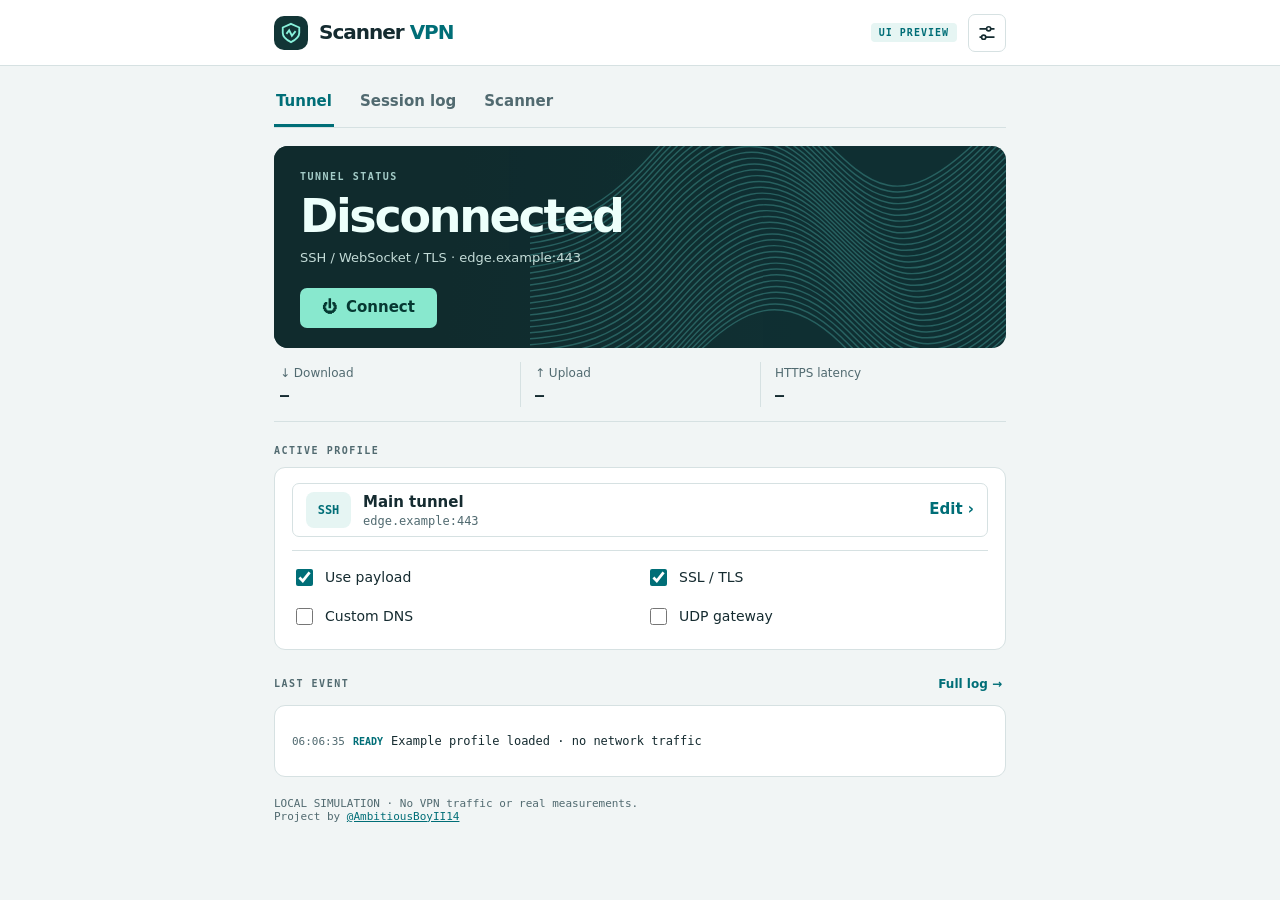
==== commit fc272846: "Tag the project owner in the HTML preview footer Co-authored-by: arena-agent <297053741+arena-agent@" ====
--- a/index.html
+++ b/index.html
@@ -5,7 +5,7 @@
 <div class="sectionhead"><span class="eyebrow">Active profile</span></div><div class="card"><button class="profile" id="edit"><span class="token" id="token">SSH</span><span><strong id="pname"></strong><small id="endpoint"></small></span><span class="arrow">Edit ›</span></button><div class="flags" id="flags"><label><input type="checkbox" id="payload">Use payload</label><label><input type="checkbox" id="tls">SSL / TLS</label><label><input type="checkbox" id="customDns">Custom DNS</label><label><input type="checkbox" id="udp">UDP gateway</label></div></div><div class="sectionhead"><span class="eyebrow">Last event</span><button class="textbtn" data-go="log">Full log →</button></div><div class="card"><ul id="last" class="trace"></ul></div></section>
 <section id="log" hidden><div class="bar"><h2>Session log</h2><button id="copy">Copy</button><button id="clear">Clear</button></div><p class="note" id="logNote">Timestamped events from this simulated session.</p><div class="card"><ul class="trace" id="sessionLog"></ul></div></section>
 <section id="scan" hidden><h2>Batch scanner</h2><p class="note">Try example domains, one per line. A .invalid name simulates a failure.</p><div class="card"><label class="field">Target domains<textarea id="targets" rows="4">edge.example
-backup.invalid</textarea></label><div class="bar"><button id="run" class="primary">Start scan</button><button id="import">Import .txt</button><input type="file" id="file" accept=".txt,text/plain" hidden></div><p class="note" id="progress" role="status"></p><div id="results"></div></div></section><footer>LOCAL SIMULATION · No VPN traffic or real measurements.</footer></main>
+backup.invalid</textarea></label><div class="bar"><button id="run" class="primary">Start scan</button><button id="import">Import .txt</button><input type="file" id="file" accept=".txt,text/plain" hidden></div><p class="note" id="progress" role="status"></p><div id="results"></div></div></section><footer>LOCAL SIMULATION · No VPN traffic or real measurements.<br>Project by <a href="https://github.com/AmbitiousBoyII14" target="_blank" rel="noopener noreferrer" style="color:var(--accent)">@AmbitiousBoyII14</a></footer></main>
 <dialog id="sheet"><div class="bar"><h2 id="title"></h2><button id="close" aria-label="Close dialog">×</button></div><form id="form"><div id="fields"></div><p class="notice" id="error" role="alert"></p><button class="primary">Apply changes</button></form></dialog>
 <script>
 'use strict';const modes=['VLESS','VLESS WS','VLESS TLS','VLESS WS TLS','VMess','VMess WS','VMess TLS','VMess WS TLS','Trojan TLS','Trojan WS TLS','Shadowsocks'];
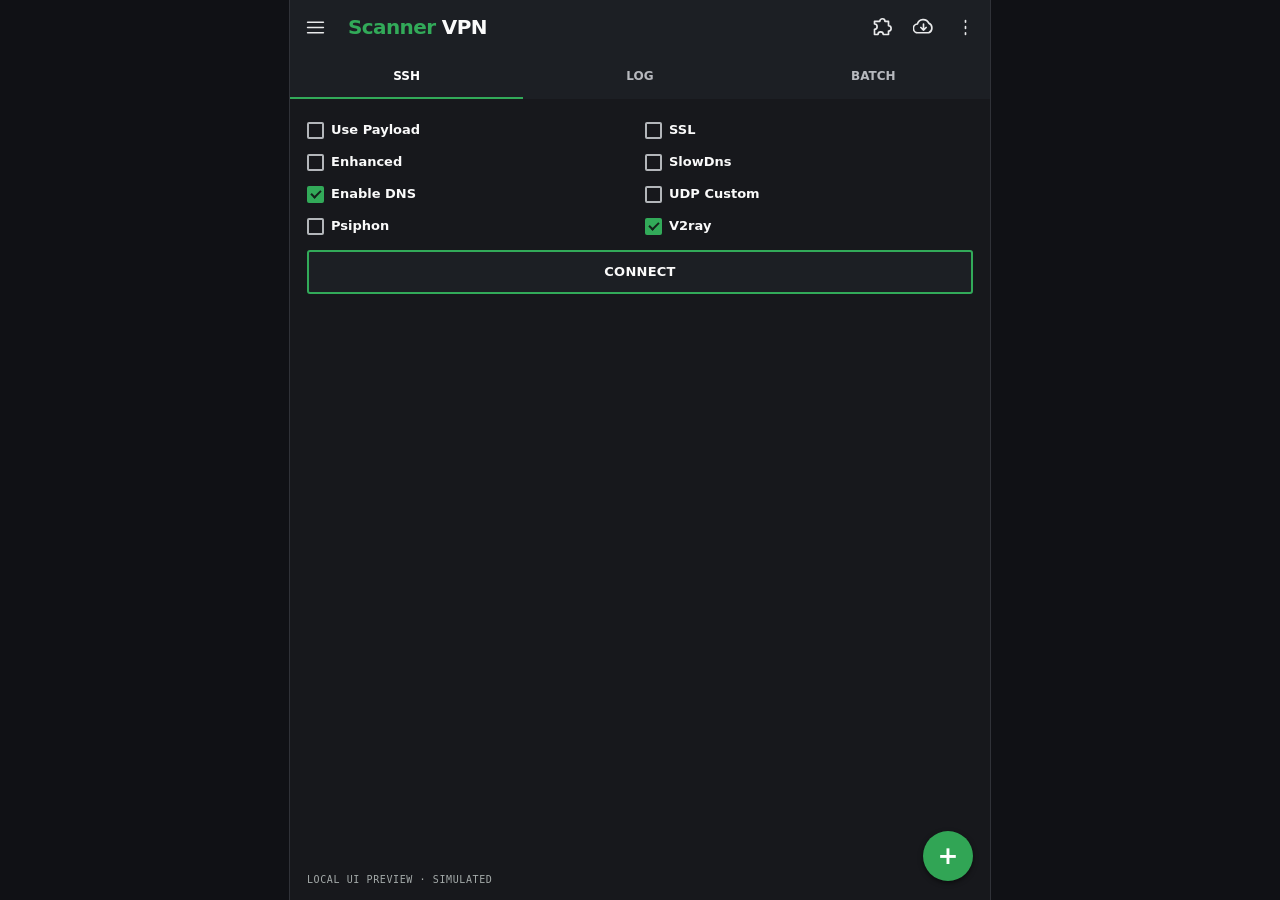
==== commit 2db042f3: "Match screenshot navigation, checkbox layout and settings in standalone Scanner VPN preview Co-autho" ====
--- a/index.html
+++ b/index.html
@@ -1,14 +1,23 @@
-<!doctype html><html lang="en"><head><meta charset="utf-8"><meta name="viewport" content="width=device-width,initial-scale=1"><meta http-equiv="Content-Security-Policy" content="default-src 'none'; script-src 'unsafe-inline'; style-src 'unsafe-inline'; connect-src 'none'; base-uri 'none'; form-action 'none'"><title>Scanner VPN · Tunnel console</title><style>
-:root{--bg:#f1f5f5;--paper:#fff;--ink:#152b30;--sub:#516a70;--line:#d6e1e2;--accent:#006e77;--tint:#e6f5f3;--bad:#a33c36;font:15px/1.45 system-ui,-apple-system,Segoe UI,sans-serif;color-scheme:light}*{box-sizing:border-box}body{margin:0;background:var(--bg);color:var(--ink)}body.night{--bg:#101b1f;--paper:#192a2f;--ink:#eff7f7;--sub:#a4babb;--line:#354a4f;--accent:#71ddd3;--tint:#1b393b;--bad:#ffa497;color-scheme:dark}button,input,select,textarea{font:inherit;color:inherit}button{cursor:pointer;background:var(--paper);border:1px solid var(--line);border-radius:7px;padding:8px 13px;font-weight:620}button:disabled,input:disabled{cursor:default;opacity:.55}button:focus-visible,input:focus-visible,select:focus-visible,textarea:focus-visible{outline:3px solid #29aea6;outline-offset:2px}[hidden]{display:none!important}.wrap{max-width:780px;margin:auto;padding:0 24px}header{background:var(--paper);border-bottom:1px solid var(--line)}header .wrap{display:flex;align-items:center;height:65px;gap:11px}.mark{height:34px;width:34px;display:grid;place-items:center;color:#89f1db;background:#123536;border-radius:10px}.mark svg{width:22px}.brand{font-weight:790;font-size:20px;letter-spacing:-1px}.brand i{color:var(--accent);font-style:normal}.mono,.eyebrow,time,code,.metrics b{font-family:ui-monospace,SFMono-Regular,Consolas,monospace}.eyebrow{font-size:10px;text-transform:uppercase;letter-spacing:.15em;font-weight:700}.demo{margin-left:auto;color:var(--accent);background:var(--tint);padding:4px 8px;border-radius:4px;font:650 10px monospace;letter-spacing:.1em}.icon{display:grid;place-items:center;width:38px;height:38px;padding:8px}.icon svg{width:20px}nav{display:flex;gap:24px;border-bottom:1px solid var(--line);margin:14px 0 18px}nav button{background:none;border:0;border-radius:0;color:var(--sub);padding:11px 2px;border-bottom:3px solid transparent}nav button[aria-current=page]{color:var(--accent);border-color:var(--accent)}.hero{position:relative;isolation:isolate;overflow:hidden;background:#103033;color:#edfffb;border-radius:14px;padding:24px 26px 20px}.waves{position:absolute;right:-7%;top:-10%;width:72%;height:130%;z-index:-1;color:#30716f;opacity:.76}.hero:before{z-index:-1;content:'';position:absolute;inset:0;background:linear-gradient(95deg,#102b2d 25%,transparent 72%)}.hero .eyebrow{color:#a4ccc8}.hero h1{font-size:clamp(32px,6vw,46px);line-height:1.1;letter-spacing:-.05em;margin:7px 0}.hero p{color:#c4dcd8;margin:0 0 20px;font-size:13px}.hero button,.primary{color:#063832;background:#88e8ce;border:0;min-height:40px;padding:9px 22px;font-weight:750}.hero button span{margin-right:9px}.metrics{display:grid;grid-template-columns:repeat(3,1fr);padding:14px 6px;border-bottom:1px solid var(--line)}.metrics div{padding-left:14px;border-left:1px solid var(--line)}.metrics div:first-child{border:0;padding-left:0}.metrics small,.sub{color:var(--sub);font-size:12px}.metrics b{display:block;font-size:15px;margin-top:2px;font-weight:600}.sectionhead{margin:22px 0 8px;display:flex;align-items:center;justify-content:space-between;color:var(--sub)}.textbtn{color:var(--accent);border:none;background:none;padding:4px;font-size:12px}.card{background:var(--paper);border:1px solid var(--line);border-radius:11px;padding:15px 17px}.profile{width:100%;display:flex;gap:12px;align-items:center;text-align:left}.profile .token{font:700 12px monospace;min-width:45px;padding:11px 4px;text-align:center;border-radius:8px;color:var(--accent);background:var(--tint)}.profile strong,.profile small{display:block}.profile small{font:12px monospace;color:var(--sub);overflow-wrap:anywhere}.arrow{margin-left:auto;color:var(--accent)}.flags{display:grid;grid-template-columns:1fr 1fr;gap:4px 12px;border-top:1px solid var(--line);margin:13px 0 0;padding-top:9px}.flags label,.check{display:flex;align-items:center;gap:9px;min-height:35px;font-size:14px}.flags input,.check input{accent-color:var(--accent);width:17px;height:17px}.trace{padding:0;list-style:none;margin:0}.trace li{padding:9px 0;border-bottom:1px solid var(--line);overflow-wrap:anywhere}.trace li:last-child{border:0}.trace time{color:var(--sub);font-size:11px}.trace b{font:700 10px monospace;color:var(--accent);margin:0 8px}.trace span{font:12px/1.6 monospace}.trace .fail b{color:var(--bad)}h2{font-size:23px;letter-spacing:-.04em;margin:0}.bar{display:flex;gap:8px;align-items:center;flex-wrap:wrap}.bar h2{margin-right:auto}.field{display:grid;gap:4px;font-size:12px;color:var(--sub);font-weight:650;margin:10px 0}.field input,textarea,select{width:100%;border:1px solid var(--line);border-radius:6px;background:var(--paper);padding:9px 10px;color:var(--ink);font-weight:450;font-size:15px}textarea{resize:vertical;font:14px/1.6 monospace}.row{display:grid;grid-template-columns:2fr 1fr;gap:12px}.note{font-size:12px;color:var(--sub)}footer{font:11px monospace;color:var(--sub);padding:20px 0 30px}.primary{background:var(--accent);color:var(--paper)}dialog{color:var(--ink);background:var(--paper);border:1px solid var(--line);border-radius:14px;width:min(94%,440px);max-height:89dvh;padding:20px}dialog::backdrop{background:#08272ca6}dialog .bar{border-bottom:1px solid var(--line);padding-bottom:10px}details{border-top:1px solid var(--line);margin-top:10px;padding-top:8px}summary{cursor:pointer;color:var(--accent);font-weight:600;font-size:13px}details textarea{margin:8px 0}dialog .primary{width:100%;margin-top:12px}.result{display:flex;justify-content:space-between;gap:8px;padding:8px 0;border-bottom:1px solid var(--line);font-size:13px;overflow-wrap:anywhere}.result b{color:var(--accent)}.result.bad b{color:var(--bad)}.empty{color:var(--sub);font-size:13px;margin:6px 0}#sessionLog{max-height:66dvh;overflow:auto}.notice{min-height:1em;font-size:12px;color:var(--bad)}@media(max-width:540px){.wrap{padding:0 15px}.hero{padding:19px}.sectionhead{margin-top:16px}.card{padding:12px}nav{justify-content:space-between;gap:4px}nav button{flex:1}.metrics{padding:11px 0}}@media(max-width:360px){.trace span{display:block}.flags{gap:2px}.metrics b{font-size:13px}}
-</style></head><body><header><div class="wrap"><span class="mark" aria-hidden="true"><svg viewBox="0 0 24 24" fill="none" stroke="currentColor" stroke-width="2"><path d="M12 2 21 6v6c0 4-5 8-9 10-4-2-9-6-9-10V6z"/><path d="m7 13 3-4 3 6 4-5"/></svg></span><span class="brand">Scanner <i>VPN</i></span><span class="demo">UI PREVIEW</span><button class="icon" id="settings" aria-label="Settings"><svg viewBox="0 0 24 24" fill="none" stroke="currentColor" stroke-width="2"><path d="M3 7h9m4 0h5M3 17h3m4 0h11"/><circle cx="14" cy="7" r="2.5"/><circle cx="8" cy="17" r="2.5"/></svg></button></div></header><main class="wrap"><nav aria-label="Workspace"><button data-page="tunnel" aria-current="page">Tunnel</button><button data-page="log">Session log</button><button data-page="scan">Scanner</button></nav>
-<section id="tunnel"><div class="hero"><svg aria-hidden="true" class="waves" viewBox="0 0 380 180" preserveAspectRatio="xMidYMid slice" fill="none" stroke="currentColor"><defs><path id="wave" d="M-30 135C40 135 65 127 105 82S175 28 213 65 270 128 325 76 380 8 440 21"/></defs><g id="strands"></g></svg><div class="eyebrow">Tunnel status</div><h1 id="state" role="status">Disconnected</h1><p id="route"></p><button id="connect"><span aria-hidden="true">⏻</span><b>Connect</b></button></div><div class="metrics"><div><small>↓ Download</small><b id="down">—</b></div><div><small>↑ Upload</small><b id="up">—</b></div><div><small>HTTPS latency</small><b id="ping">—</b></div></div>
-<div class="sectionhead"><span class="eyebrow">Active profile</span></div><div class="card"><button class="profile" id="edit"><span class="token" id="token">SSH</span><span><strong id="pname"></strong><small id="endpoint"></small></span><span class="arrow">Edit ›</span></button><div class="flags" id="flags"><label><input type="checkbox" id="payload">Use payload</label><label><input type="checkbox" id="tls">SSL / TLS</label><label><input type="checkbox" id="customDns">Custom DNS</label><label><input type="checkbox" id="udp">UDP gateway</label></div></div><div class="sectionhead"><span class="eyebrow">Last event</span><button class="textbtn" data-go="log">Full log →</button></div><div class="card"><ul id="last" class="trace"></ul></div></section>
-<section id="log" hidden><div class="bar"><h2>Session log</h2><button id="copy">Copy</button><button id="clear">Clear</button></div><p class="note" id="logNote">Timestamped events from this simulated session.</p><div class="card"><ul class="trace" id="sessionLog"></ul></div></section>
-<section id="scan" hidden><h2>Batch scanner</h2><p class="note">Try example domains, one per line. A .invalid name simulates a failure.</p><div class="card"><label class="field">Target domains<textarea id="targets" rows="4">edge.example
-backup.invalid</textarea></label><div class="bar"><button id="run" class="primary">Start scan</button><button id="import">Import .txt</button><input type="file" id="file" accept=".txt,text/plain" hidden></div><p class="note" id="progress" role="status"></p><div id="results"></div></div></section><footer>LOCAL SIMULATION · No VPN traffic or real measurements.<br>Project by <a href="https://github.com/AmbitiousBoyII14" target="_blank" rel="noopener noreferrer" style="color:var(--accent)">@AmbitiousBoyII14</a></footer></main>
-<dialog id="sheet"><div class="bar"><h2 id="title"></h2><button id="close" aria-label="Close dialog">×</button></div><form id="form"><div id="fields"></div><p class="notice" id="error" role="alert"></p><button class="primary">Apply changes</button></form></dialog>
-<script>
-'use strict';const modes=['VLESS','VLESS WS','VLESS TLS','VLESS WS TLS','VMess','VMess WS','VMess TLS','VMess WS TLS','Trojan TLS','Trojan WS TLS','Shadowsocks'];
+<!doctype html><html lang="en"><head><meta charset="utf-8"><meta name="viewport" content="width=device-width,initial-scale=1,viewport-fit=cover"><meta http-equiv="Content-Security-Policy" content="default-src 'none'; script-src 'unsafe-inline'; style-src 'unsafe-inline'; connect-src 'none'; form-action 'none'; base-uri 'none'"><meta name="theme-color" content="#1c1f24"><title>Scanner VPN · Custom layout preview</title><style>
+:root{color-scheme:dark;--bg:#17181c;--bar:#1c1f24;--fg:#fafafa;--muted:#b5b7ba;--accent:#32aa59;--line:#34373c;font:600 15px/1.35 system-ui,Roboto,'Segoe UI',sans-serif}*{box-sizing:border-box}[hidden]{display:none!important}body{margin:0;background:#101115;color:var(--fg)}#app{max-width:700px;margin:auto;min-height:100dvh;position:relative;background:var(--bg);box-shadow:0 0 0 1px #303238}button,input,select,textarea{font:inherit;color:inherit}button{cursor:pointer;border:0;background:none}button:disabled,input:disabled{opacity:.48;cursor:default}:focus-visible{outline:2px solid #7fe79e;outline-offset:2px}.bar{display:flex;align-items:center;gap:2px;padding:0 5px;background:var(--bar);height:55px}.bar h1,.bar h2{font-size:20px;letter-spacing:-.03em;margin:0 auto 0 11px;font-weight:800}.brand{color:var(--accent)}.ic{display:grid;place-items:center;width:40px;height:44px;padding:9px;color:#e9eaeb}.ic svg,.drawer-icon svg{width:21px;height:21px;fill:none;stroke:currentColor;stroke-width:1.9;stroke-linejoin:round;stroke-linecap:round}nav{display:flex;background:var(--bar)}nav button{width:33.333%;height:44px;font-size:12px;font-weight:800;color:#b7b9be;border-bottom:2px solid transparent}nav [aria-current=page]{color:white;border-color:var(--accent)}.pane{padding:15px 17px 78px}.grid{display:grid;grid-template-columns:1fr 1fr;gap:0 10px}.tick{display:flex;align-items:center;gap:7px;min-height:32px;font-size:13px;font-weight:730;cursor:pointer}.tick input{margin:0;width:17px;height:17px;accent-color:var(--accent)}.outline,.apply{display:block;width:100%;min-height:44px;border:2px solid var(--accent);background:var(--bar);border-radius:3px;font-size:13px;font-weight:800;text-transform:uppercase;letter-spacing:.02em;margin-top:8px}.apply{background:#279849;border:0;border-radius:0}.hint{font-size:12px;color:var(--muted);font-weight:500}.marknote{position:absolute;bottom:15px;left:17px;font:10px monospace;letter-spacing:.06em;color:#a4aaa9}.fabset{position:fixed;right:max(17px,calc((100vw - 700px)/2 + 17px));bottom:19px;z-index:2;display:grid;justify-items:end;gap:9px}.fab{width:50px;height:50px;border-radius:50%;background:#31a555;color:white;box-shadow:0 2px 5px #0008;font-size:25px}.fabact{font-size:12px;border-radius:4px;background:#303237;padding:8px 10px}.field{display:grid;gap:4px;margin:14px 0;color:var(--muted);font-size:13px}.field strong{font-size:16px}.field input,.field select,.field textarea,#account{color:white;background:transparent;border:0;border-bottom:1px solid #929499;width:100%;border-radius:0;padding:7px 2px;font-weight:650;min-width:0}.field option{background:var(--bar)}.field textarea{resize:vertical}#account{margin-bottom:13px}.actions{display:flex;gap:12px;flex-wrap:wrap;margin:8px 0}.actions button{font-size:12px;color:#68d88d;padding:6px 0}.trace{list-style:none;padding:0;margin:0}.trace li{font:600 12px/1.5 system-ui;border-bottom:1px solid var(--line);padding:3px 0;overflow-wrap:anywhere;white-space:pre-wrap}.trace time{font-variant-numeric:tabular-nums;color:#cbccce;margin-right:4px}.good{color:#62d78a}.bad,.error{color:#ff8091}.trace .addr{color:#7ce3a0}.result{display:flex;justify-content:space-between;gap:6px;padding:8px 0;border-bottom:1px solid var(--line);font-size:13px;overflow-wrap:anywhere}#log.pane{padding:12px 15px 76px}.scrim{position:fixed;inset:0;background:#000a;z-index:5}.drawer,.popup{position:fixed;z-index:6;overflow:auto}.drawer{inset:0 auto 0 max(0px,calc((100vw - 700px)/2));width:min(73vw,295px);background:var(--bg)}.drawerhead{padding:19px;background:var(--bar);display:grid;gap:5px}.logo{width:45px;height:50px;background:#40b260;clip-path:polygon(50% 0,95% 25%,95% 75%,50% 100%,5% 75%,5% 25%);display:grid;place-items:center;font-size:18px;color:#102418;margin-bottom:8px}.drawer h3{margin:0;padding:13px 16px 4px;border-top:1px solid var(--line);color:var(--muted);font-size:12px}.drawer button{display:flex;gap:17px;align-items:center;width:100%;text-align:left;font-size:13px;min-height:43px;padding:7px 16px}.drawer-icon{width:22px;display:grid;place-items:center}.popup{top:6px;right:max(6px,calc((100vw - 700px)/2 + 6px));min-width:185px;max-height:90dvh;background:#fafafa;color:#191a1b;box-shadow:0 4px 18px #0006}.popup button{display:flex;align-items:center;justify-content:space-between;gap:10px;width:100%;padding:12px 14px;text-align:left;font-size:13px}.popup button span{color:#28864a}.popup h4{font-size:12px;color:#666;margin:12px}.panel{padding:0 17px 35px}.panel .bar{margin:0 -17px 18px}.panel h3{font-size:16px;border-bottom:3px solid #999;padding:6px 0;color:#c8c9ca}.panel pre{white-space:pre-wrap;overflow-wrap:anywhere;font:12px/1.55 monospace;color:#9ce0b2;background:#111318;padding:12px}dialog{padding:16px;width:min(94vw,430px);max-height:86dvh;background:var(--bar);color:var(--fg);border:0;box-shadow:0 7px 25px #0007}dialog::backdrop{background:#0009}.modalhead{display:flex;align-items:center;border-bottom:1px solid #999}.modalhead h2{font-size:17px;margin:0 auto 6px 0}.modalhead button{font-size:23px}.error:empty{display:none}.state{font-size:12px;margin:10px 0;color:#9ee8b5}.file{display:none}@media(max-width:380px){.bar h1{font-size:18px}.tick{min-height:30px}.ic{width:35px}}
+.tick input:where([type=checkbox]){appearance:none;border:2px solid #b3b6ba;border-radius:2px;background:transparent;display:grid;place-content:center}.tick input:where([type=checkbox]):checked{background:var(--accent);border-color:var(--accent)}.tick input:where([type=checkbox]):checked::after{content:"";width:8px;height:4px;border-left:2px solid #14231b;border-bottom:2px solid #14231b;transform:translateY(-1px) rotate(-45deg)}</style></head><body><div id="app"><section id="workspace"><header class="bar"><button class="ic" id="burger" aria-label="Open navigation drawer"></button><h1><span class="brand">Scanner</span> VPN</h1><button class="ic" id="plugins" aria-label="Protocol settings"></button><button class="ic" id="cloud" aria-label="Configuration actions"></button><button class="ic" id="more" aria-label="More settings"></button></header><nav><button data-tab="home" aria-current="page">SSH</button><button data-tab="log">LOG</button><button data-tab="batch">BATCH</button></nav>
+<section id="home" class="pane"><input id="account" aria-label="SSH account" placeholder="ip:port@user:pass" autocomplete="off" spellcheck="false" hidden><div class="grid" id="flags"></div><button class="outline" id="connect">CONNECT</button><p class="state" id="status" role="status"></p></section>
+<section id="log" class="pane" hidden><ul class="trace" id="events"></ul><div class="actions"><button id="copy">COPY LOG</button><button id="export">EXPORT .TXT</button></div><p class="hint" id="logHint"></p></section>
+<section id="batch" class="pane" hidden><label class="field"><strong>Connection test</strong>Target domains · one per line<textarea rows="4" id="targets" spellcheck="false">edge.example
+backup.invalid</textarea></label><div class="actions"><button id="importTxt">IMPORT .TXT</button><button id="scanSettings">TIMEOUT & RETRY</button></div><p class="hint" id="batchProfile"></p><button class="outline" id="scan">START BATCH</button><p class="state" id="progress" role="status"></p><div id="results"></div><ul class="trace" id="batchLog"></ul></section>
+<div class="fabset" id="speed"><button class="fabact" data-action="Save Config" hidden>Save Config　▣</button><button class="fabact" data-action="Open Config" hidden>Open Config　↗</button><button class="fabact" data-action="Cloud Config" hidden>Cloud Config　☁</button><button class="fab" id="plus" aria-label="Configuration actions" aria-expanded="false">+</button></div></section>
+<section id="detail" class="panel" hidden><div class="bar"><button class="ic" id="back" aria-label="Back"></button><h2 id="detailTitle"></h2><div class="actions" id="detailTools"></div></div><div id="content"></div></section><small class="marknote">LOCAL UI PREVIEW · SIMULATED</small><div class="scrim" id="shade" hidden></div><aside class="drawer" id="drawer" aria-label="Navigation" hidden></aside><aside class="popup" id="popup" aria-label="Actions" hidden></aside></div>
+<dialog id="sheet"><div class="modalhead"><h2 id="title"></h2><button id="dismiss" aria-label="Close">×</button></div><form id="form"><div id="fields"></div><p class="error" id="error"></p><button class="apply" id="apply">APPLY</button></form></dialog><input type="file" class="file" id="file"><script>
+'use strict';const $=id=>document.getElementById(id),el=(tag,text)=>Object.assign(document.createElement(tag),text===undefined?{}:{textContent:text});const paths={menu:'M3 6h18M3 12h18M3 18h18',plugin:'M4 5h6a3 3 0 1 1 6 0h4v5a3 3 0 1 1 0 6v4h-6a3 3 0 1 0-6 0H4v-6a3 3 0 1 0 0-6z',cloud:'M6 18a5 5 0 0 1-1-10 7 7 0 0 1 13-1 6 6 0 0 1 0 11z M12 8v7m-3-3 3 3 3-3',more:'M12 4v2m0 5v2m0 5v2',back:'M20 12H4m6-7-7 7 7 7',trash:'M4 6h16M9 6V3h6v3M6 6l1 15h10l1-15',grid:'M3 3h7v7H3zM14 3h7v7h-7zM3 14h7v7H3zM14 14h7v7h-7z',shield:'M12 2l8 4v6c0 5-5 8-8 10-3-2-8-5-8-10V6zM8 12l3 3 5-6',gear:'M3 7h9m4 0h5M3 17h3m4 0h11M14 4v6M8 14v6',network:'M3 4h18v6H3zM3 14h18v6H3z',link:'M10 7l3-3a5 5 0 0 1 7 7l-3 3m-3 3-3 3a5 5 0 0 1-7-7l3-3m1 6 8-8'};function icon(k){return `<svg viewBox="0 0 24 24" aria-hidden="true"><path d="${paths[k]}"></path></svg>`}for(const [id,k] of Object.entries({burger:'menu',plugins:'plugin',cloud:'cloud',more:'more',back:'back'}))$(id).innerHTML=icon(k);
+const defaults=()=>({flags:{'Use Payload':false,SSL:false,Enhanced:false,SlowDns:false,'Enable DNS':true,'UDP Custom':false,Psiphon:false,V2ray:true},host:'edge.example',port:443,vhost:'edge.example',vport:443,id:'00000000-0000-4000-8000-000000000001',proto:'VLESS',net:'ws',vtls:true,mux:false,insecure:false,wsHost:'edge.example',path:'/demo',sni:'edge.example',sshSni:'edge.example',payload:'GET / HTTP/1.1[crlf]Host: edge.example[crlf]Connection: Upgrade[crlf]Upgrade: websocket[crlf][crlf]',proxy:'',dns:'1.1.1.1',dns2:'8.8.4.4',udp:'7300',timeout:'10',retry:false});let cfg=defaults(),tab='home',timer=null,batch=null,online=false,seq=0,logs=[],checks=[],onApply=()=>{},fab=false,extras={};const F=()=>cfg.flags,busy=()=>!!timer||online||!!batch,mode=()=>F().V2ray?cfg.proto:F().Psiphon?'Psiphon':F().SlowDns?'SlowDNS':'SSH',endpoint=()=>F().V2ray?`${cfg.vhost}:${cfg.vport}`:`${cfg.host}:${cfg.port}`;const domain=h=>h.length<=253&&h.split('.').every(s=>/^[a-z\d](?:[a-z\d-]{0,61}[a-z\d])?$/i.test(s));function btn(parent,label,fn,cls=''){const b=el('button',label);b.type='button';b.className=cls;b.onclick=fn;parent.append(b);return b}function field(root,label,value,type='text',help=''){const l=el('label');l.className='field';l.append(el('strong',label));if(help)l.append(el('small',help));const i=Array.isArray(type)?el('select'):el(type==='textarea'?'textarea':'input');if(Array.isArray(type))type.forEach(x=>i.add(new Option(x,x)));else if(type==='textarea')i.rows=4;else i.type=type;i.value=value;i.autocomplete='off';i.spellcheck=false;l.append(i);root.append(l);return i}function tick(root,label,value){const l=el('label');l.className='tick';const i=el('input');i.type='checkbox';i.checked=value;l.append(i,label);root.append(l);return i}
+function collapse(){for(const id of ['drawer','popup','shade'])$(id).hidden=true;fab=false;$('plus').textContent='+';$('plus').setAttribute('aria-expanded','false');document.querySelectorAll('.fabact').forEach(x=>x.hidden=true)}function go(t){collapse();tab=t;$('detail').hidden=true;$('workspace').hidden=false;['home','log','batch'].forEach(k=>$(k).hidden=k!==t);document.querySelectorAll('[data-tab]').forEach(x=>x.setAttribute('aria-current',x.dataset.tab===t?'page':'false'));$('speed').hidden=t!=='home';$('plugins').innerHTML=icon(t==='log'?'trash':'plugin');$('plugins').setAttribute('aria-label',t==='log'?'Clear log':'Protocol settings');paint()}
+function paint(){for(const l of $('flags').children){const i=l.firstChild;i.checked=!!F()[i.value];i.disabled=busy()}$('account').hidden=F().V2ray||F().Psiphon;$('account').disabled=busy();$('connect').textContent=online?'DISCONNECT':timer?'CANCEL':'CONNECT';$('connect').disabled=!!batch;$('scan').textContent=batch?'STOP BATCH':'START BATCH';$('scan').disabled=!!timer||online;$('targets').disabled=$('importTxt').disabled=!!batch;$('batchProfile').textContent=`${mode()} · ${endpoint()} · simulated test using current settings`}
+for(const key of Object.keys(F())){const x=tick($('flags'),key,F()[key]);x.value=key;x.onchange=()=>{const f=F();f[key]=x.checked;if(x.checked){if(['V2ray','Psiphon','SlowDns'].includes(key)){for(const k of ['V2ray','Psiphon','SlowDns','Use Payload','SSL','Enhanced','UDP Custom'])if(k!==key)f[k]=false}else if(key!=='Enable DNS'){f.V2ray=f.Psiphon=f.SlowDns=false}}paint()}}
+function panel(name){collapse();$('workspace').hidden=true;$('detail').hidden=false;$('detailTitle').textContent=name;$('content').replaceChildren();$('detailTools').replaceChildren();return $('content')}function modal(name,build,save,label='APPLY'){collapse();$('title').textContent=name;$('fields').replaceChildren();$('error').textContent='';$('apply').textContent=label;const read=build($('fields'));onApply=()=>{const v=read?read():undefined;save?.(v);$('sheet').close();paint()};$('sheet').showModal()}function info(name,text){modal(name,r=>{r.append(el('p',text))},null,'CLOSE')}function params(name,spec,validate){modal(name,r=>{const list=spec.map(([k,l,t,h])=>[k,field(r,l,cfg[k],t,h)]);return ()=>Object.fromEntries(list.map(([k,i])=>[k,i.value.trim()]))},v=>{if(validate&&!validate(v))throw Error('Check the field values.');Object.assign(cfg,v)})}function popup(items,title){collapse();const p=$('popup');p.replaceChildren();if(title)p.append(el('h4',title));for(const name of items){const b=btn(p,name,()=>action(name));if(groups[name])b.append(el('span','›'));if(typeof extras[name]==='boolean')b.append(el('span',extras[name]?'☑':'☐'))}p.hidden=false;$('shade').hidden=false}
+const sections=[['',['Simple Maker']],['Utility',['Payload','SNI']],['Connection',['SSH Settings','VPN Settings']],['Tool',['DNS Custom','UDPGW SSH','Response checker','Mobile IP Hunter','ShortUrl Maker','HWID','Battery Optimization','About']]];const groups={'ShareNet':['Tethering / Hotspot','Proxy Socket Server','Enable Log (PSS)'],'SSH/VPN Settings':['Keep VPN Service','SSH Compress'],Utility:['Data Ping','Auto Ping','Auto IP Hunter','Direct Proxy','Enable Log (DP)','Force TLSv1.1','Force TLSv1.2','WakeLock','Auto Replace']};for(const k of Object.values(groups).flat())extras[k]=['Keep VPN Service','WakeLock','Auto Replace'].includes(k);
+function drawer(){collapse();const d=$('drawer');d.replaceChildren();const head=el('div');head.className='drawerhead';const logo=el('b','SV');logo.className='logo';head.append(logo,el('strong','Scanner VPN'),el('small','@AmbitiousBoyII14 · UI preview'));d.append(head);for(const [group,names] of sections){if(group)d.append(el('h3',group));for(const n of names){const b=btn(d,'',()=>action(n)),i=el('span');i.className='drawer-icon';i.innerHTML=icon(({Payload:'grid',SNI:'shield','DNS Custom':'network','SSH Settings':'link','Response checker':'network'})[n]||'gear');b.append(i,n)}}d.hidden=$('shade').hidden=false}
+$('burger').onclick=drawer;$('more').onclick=()=>popup([...Object.keys(groups),'Proxified Apps','Clear/Reset Config','Destination Ping','Timeout','Exit']);$('plugins').onclick=()=>tab==='log'?action('Clear log'):popup(['Psiphon Settings','V2ray Settings','SlowDNS Settings','UDP Tweak Settings']);$('cloud').onclick=()=>popup(['Save Config','Open Config','Cloud Config']);$('shade').onclick=collapse;$('dismiss').onclick=()=>$('sheet').close();$('form').onsubmit=e=>{e.preventDefault();try{onApply()}catch(err){$('error').textContent=err.message}};$('back').onclick=()=>go(tab);document.querySelectorAll('[data-tab]').forEach(b=>b.onclick=()=>go(b.dataset.tab));$('plus').onclick=()=>{const next=!fab;collapse();fab=next;$('plus').textContent=fab?'×':'+';$('plus').setAttribute('aria-expanded',String(fab));document.querySelectorAll('.fabact').forEach(b=>b.hidden=!fab)};document.querySelectorAll('.fabact').forEach(b=>b.onclick=()=>action(b.dataset.action));document.addEventListener('keydown',e=>{if(e.key==='Escape'&&!$('sheet').open){if(!$('shade').hidden||fab)collapse();else go(tab)}});
+const modes=['VLESS','VLESS WS','VLESS TLS','VLESS WS TLS','VMess','VMess WS','VMess TLS','VMess WS TLS','Trojan TLS','Trojan WS TLS','Shadowsocks'];
 function decodeShare64(text){
  if(!/^[A-Za-z0-9+/_-]+={0,2}$/.test(text))throw Error('Invalid base64 share link.');
  return new TextDecoder('utf-8',{fatal:true}).decode(Uint8Array.from(atob(text.replace(/-/g,'+').replace(/_/g,'/')),c=>c.charCodeAt(0)))
@@ -43,21 +52,18 @@
  requireValue(tls||(!insecure&&!p.sni&&!p.certPin),'TLS fields require TLS.');requireValue(net==='ws'||(!p.wsHost&&p.path==='/'),'WebSocket fields require WebSocket transport.');
  p.mode=proto+(net==='ws'?' WS':'')+(tls?' TLS':'');requireValue(modes.includes(p.mode),'Unsupported protocol / transport combination.');return {p,insecure}
 }
-
-const $=id=>document.getElementById(id);const profile={name:'Main tunnel',proto:'SSH',host:'edge.example',port:443,path:'/ssh',sni:'edge.example',wsHost:'edge.example',raw:true,dns:'1.1.1.1',payload:true,tls:true,udp:false,customDns:false};let options={dark:false,timeout:10,retry:false},status='Disconnected',events=[],timers=[],batch=null,kind='';const connected=()=>status==='Connected',busy=()=>status!=='Disconnected';
-for(let i=-16;i<22;i++){let u=document.createElementNS('http://www.w3.org/2000/svg','use');u.setAttribute('href','#wave');u.setAttribute('transform',`translate(${Math.sin(i/10)*11},${i*4})`);$('strands').append(u)}
-function page(id){for(const k of ['tunnel','log','scan'])$(k).hidden=k!==id;document.querySelectorAll('[data-page]').forEach(b=>b.setAttribute('aria-current',b.dataset.page===id?'page':'false'))}document.querySelectorAll('[data-page],[data-go]').forEach(b=>b.onclick=()=>page(b.dataset.page||b.dataset.go));
-function add(tag,text){events.push([new Date().toTimeString().slice(0,8),tag,text]);if(events.length>200)events.shift();logs()}
-function logs(){for(const [node,rows] of [[$('last'),events.slice(-1)],[$('sessionLog'),events]]){node.replaceChildren();if(!rows.length){node.textContent='No session events yet.';continue}for(const [time,tag,msg] of rows){const li=document.createElement('li'),t=document.createElement('time'),b=document.createElement('b'),s=document.createElement('span');t.textContent=time;b.textContent=tag;s.textContent=msg;li.append(t,b,s);node.append(li)}node.scrollTop=node.scrollHeight}}
-function paint(){const ssh=profile.proto==='SSH';$('state').textContent=status;$('connect').querySelector('b').textContent=connected()?'Disconnect':busy()?'Cancel':'Connect';$('route').textContent=[profile.proto,profile.payload?'WebSocket':null,profile.tls?'TLS':null].filter(Boolean).join(' / ')+'   ·   '+profile.host+':'+profile.port;$('token').textContent=profile.proto;$('pname').textContent=profile.name;$('endpoint').textContent=profile.host+':'+profile.port;$('edit').disabled=busy()||!!batch;for(const id of ['payload','tls','customDns','udp']){const x=$(id);x.checked=profile[id];x.disabled=busy()||!!batch||(!ssh&&id==='udp')||(profile.proto==='Trojan'&&id==='tls')||(profile.proto==='Shadowsocks'&&['tls','payload'].includes(id));x.parentElement.style.opacity=x.disabled?'.6':'1'}$('payload').parentElement.lastChild.textContent=ssh?'Use payload':'WebSocket';$('down').textContent=connected()?'12.8 kB/s':'—';$('up').textContent=connected()?'3.2 kB/s':'—';$('ping').textContent=connected()?'48 ms':'—';$('connect').disabled=!!batch;$('run').disabled=busy();$('run').textContent=batch?'Stop scan':'Start scan';$('targets').disabled=$('import').disabled=!!batch}
-for(const id of ['payload','tls','customDns','udp'])$(id).onchange=()=>{profile[id]=$(id).checked;paint()};
-function stop(){timers.forEach(clearTimeout);timers=[];status='Disconnected';add('STOP','Demo tunnel closed');paint()}
-$('connect').onclick=()=>{if(busy()){stop();return}status='Connecting';add('START',`${profile.proto} · ${profile.host}:${profile.port}`);paint();const ssh=profile.proto==='SSH';const steps=[['DNS',`${profile.host} → 192.0.2.10 · fixture`],['CDN','No known CDN range · documentation IP'],['TCP',`Socket open · 192.0.2.10:${profile.port}`],...(profile.tls?[['TLS',`TLS 1.3 · ${profile.sni||profile.host}`]]:[]),...(profile.payload?[['HTTP',`101 · ${profile.wsHost||profile.host}${profile.path} · ${ssh&&profile.raw?'raw SSH stream':'WebSocket'}`]]:[]),[ssh?'AUTH':'CORE',ssh?'SSH login accepted · simulated':`${profile.proto} outbound selected · simulated`],['TUN',`IPv4 route · DNS ${profile.customDns?profile.dns:'1.1.1.1'}`],...(profile.udp?[['UDPGW','UDP forwarding channel · simulated']]:[]),['ONLINE','Demo health check · HTTPS 48 ms']];steps.forEach(([tag,msg],i)=>timers.push(setTimeout(()=>{add(tag,msg);if(tag==='ONLINE'){status='Connected';paint()}},(i+1)*180)))};
-$('copy').onclick=async()=>{const txt=events.map(row=>row.join('  ')).join('\n');try{await navigator.clipboard.writeText(txt);$('logNote').textContent='Session log copied.'}catch{$('logNote').textContent='Clipboard unavailable. Select and copy the log text instead.'}};$('clear').onclick=()=>{events=[];logs();$('logNote').textContent='Session log cleared.'};
-function fld(id,label,val,type='text'){const l=document.createElement('label');l.className=type==='checkbox'?'check':'field';const x=document.createElement('input');x.id='f_'+id;x.type=type;if(type==='checkbox'){x.checked=val;l.append(x,label)}else{x.value=val;l.append(label,x)}$('fields').append(l);return x}
-function openSheet(k){kind=k;$('fields').replaceChildren();$('error').textContent='';$('title').textContent=k==='profile'?'Edit profile':'Settings';if(k==='profile'){fld('name','Profile name',profile.name);const l=document.createElement('label');l.className='field';l.textContent='Protocol';const sel=document.createElement('select');sel.id='f_proto';for(const p of ['SSH','VLESS','VMess','Trojan','Shadowsocks'])sel.add(new Option(p,p));sel.value=profile.proto;l.append(sel);$('fields').append(l);fld('host','Server address',profile.host);fld('port','Port',profile.port,'number');fld('wsHost','WebSocket Host',profile.wsHost);fld('path','WebSocket path',profile.path);fld('sni','TLS server name',profile.sni);fld('dns','DNS resolver',profile.dns);const raw=fld('raw','Allow raw SSH after upgrade',profile.raw,'checkbox');sel.onchange=()=>raw.parentElement.hidden=sel.value!=='SSH';sel.onchange();const detail=document.createElement('details'),summary=document.createElement('summary');summary.textContent='Transport details';detail.append(summary);for(const k of ['wsHost','path','sni','dns','raw'])detail.append($('f_'+k).parentElement);$('fields').append(detail);const links=document.createElement('details'),caption=document.createElement('summary'),area=document.createElement('textarea'),load=document.createElement('button');caption.textContent='Import example account or link';area.placeholder='host:port@user:pass or a VLESS / VMess / Trojan / SS link';area.rows=2;load.type='button';load.textContent='Read into form';load.onclick=()=>{try{const text=area.value.trim();let x;if(text.includes('://')&&/^(vless|vmess|trojan|ss):/i.test(text)){x=readCoreLink(text).p;sel.value=x.mode.split(' ')[0];sel.dataset.mode=x.mode}else{const m=/^([a-z0-9.-]+):(\d+)@[^:]+:.+$/i.exec(text);if(!m)throw Error();x={host:m[1],port:m[2]};sel.value='SSH';delete sel.dataset.mode}sel.onchange();for(const k of ['host','port','path','wsHost','sni'])if(x[k]!==undefined)$('f_'+k).value=x[k];if(x.remark)$('f_name').value=x.remark;area.value='';$('error').textContent='Endpoint imported. Credentials are not used by this preview.'}catch{$('error').textContent='Use a supported example link or host:port@user:pass.'}};links.append(caption,area,load);$('fields').append(links)}else{fld('dark','Dark appearance',options.dark,'checkbox');fld('timeout','Connection timeout (seconds)',options.timeout,'number');fld('retry','Auto-retry transient failures',options.retry,'checkbox');const p=document.createElement('p');p.className='note';p.textContent='Settings apply to this preview only. With retry on, a simulated failed scan makes one extra attempt.';$('fields').append(p)}$('sheet').showModal()}
-$('edit').onclick=()=>openSheet('profile');$('settings').onclick=()=>openSheet('settings');$('close').onclick=()=>$('sheet').close();const domain=s=>s.length<=253&&s.split('.').every(x=>/^[a-z0-9](?:[a-z0-9-]{0,61}[a-z0-9])?$/i.test(x));$('form').onsubmit=e=>{e.preventDefault();const value=k=>$('f_'+k).value.trim();if(kind==='profile'){const wsHost=value('wsHost');const name=value('name'),host=value('host'),port=Number(value('port')),sni=value('sni'),path=value('path'),dns=value('dns');if((wsHost&&!domain(wsHost))||!name||!domain(host)||!Number.isInteger(port)||port<1||port>65535||(sni&&!domain(sni))||!/^\/[^\s#]*$/.test(path)||!/^\d{1,3}(\.\d{1,3}){3}$/.test(dns)||dns.split('.').some(x=>+x>255)){$('error').textContent='Check the name, host, port, path and DNS address.';return}Object.assign(profile,{name,host,port,path,sni,dns,wsHost,proto:value('proto'),raw:$('f_raw').checked});const mode=$('f_proto').dataset.mode;if(mode&&mode.split(' ')[0]===profile.proto){profile.payload=mode.includes(' WS');profile.tls=mode.endsWith('TLS')}if(profile.proto!=='SSH')profile.udp=false;if(profile.proto==='Trojan')profile.tls=true;if(profile.proto==='Shadowsocks')profile.tls=profile.payload=false;add('PROFILE',`${name} · ${host}:${port}`)}else{const timeout=Number(value('timeout'));if(!Number.isInteger(timeout)||timeout<2||timeout>60){$('error').textContent='Use a timeout between 2 and 60 seconds.';return}options={dark:$('f_dark').checked,retry:$('f_retry').checked,timeout};document.body.classList.toggle('night',options.dark)}$('sheet').close();paint()};
-$('import').onclick=()=>$('file').click();$('file').onchange=async e=>{const f=e.target.files[0];if(f&&f.size<=65536)$('targets').value=await f.text();else $('progress').textContent='Choose a text file under 64 KiB.';e.target.value=''};
-$('run').onclick=()=>{if(batch){clearTimeout(batch);batch=null;$('progress').textContent='Scan stopped.';paint();return}const targets=[...new Set($('targets').value.trim().toLowerCase().split(/[\s,;]+/).filter(Boolean))];if(!targets.length||targets.length>100||targets.some(h=>!domain(h))){$('progress').textContent='Enter 1–100 valid domains.';return}$('results').replaceChildren();let i=0,again=false;const policy={...options};const step=()=>{const h=targets[i],bad=h.endsWith('.invalid');if(bad&&policy.retry&&!again){again=true;$('progress').textContent=`Retrying ${h} · simulated timeout (${policy.timeout}s)`;batch=setTimeout(step,420);return}const row=document.createElement('div'),host=document.createElement('span'),b=document.createElement('b');row.className='result'+(bad?' bad':'');host.textContent=h;b.textContent=bad?'Failed':h===profile.host?'VPN verified':'TLS reachable';row.append(host,b);$('results').append(row);again=false;i++;$('progress').textContent=`${i} / ${targets.length} · simulated`;batch=i<targets.length?setTimeout(step,340):null;paint()};$('progress').textContent='Starting simulated scan…';batch=setTimeout(step,340);paint()};
-$('targets').value='edge.example\nbackup.invalid';add('READY','Example profile loaded · no network traffic');paint();
+function xray(d){const proto=d.proto.toLowerCase(),user=['vmess','vless'].includes(proto),out={protocol:proto,tag:d.proto,mux:{enabled:d.mux},settings:user?{vnext:[{address:d.vhost,port:+d.vport,users:[{id:d.id,[proto==='vless'?'encryption':'security']:proto==='vless'?'none':'auto'}]}]}:{servers:[{address:d.vhost,port:+d.vport,password:d.id,...(proto==='shadowsocks'?{method:'chacha20-ietf-poly1305'}:{})}]}};if(proto!=='shadowsocks')out.streamSettings={network:d.net,security:d.vtls?'tls':'none',...(d.vtls?{tlsSettings:{serverName:d.sni,allowInsecure:d.insecure}}:{}),...(d.net==='ws'?{wsSettings:{headers:{Host:d.wsHost},path:d.path}}:{})};return {inbounds:[],outbounds:[out]}}
+function coreEditor(d={...cfg},json=false){const r=panel('V2ray Settings'),tools=$('detailTools');if(json){r.append(el('p','Preview JSON · contains profile credentials.'),el('pre',JSON.stringify(xray(d),null,2)));btn(tools,'FORM',()=>coreEditor(d));return}
+ const proto=field(r,'Protocol',d.proto,['VLESS','VMess','Trojan','Shadowsocks']);r.append(el('h3',d.proto+' Settings:'));const address=field(r,'Server address:',d.vhost,'text','IP or domain address'),port=field(r,'Server Port:',d.vport,'number','Server port number'),id=field(r,['VLESS','VMess'].includes(d.proto)?'ID:':'Password:',d.id,'password'),mux=tick(r,'Mux',d.mux);r.append(el('h3','Transport Settings:'));const net=field(r,'Network',d.net,['ws','tcp']),g=el('div');g.className='grid';r.append(g);const tls=tick(g,'TLS',d.vtls),insec=tick(g,'Insecure',d.insecure);const host=field(r,'Host:',d.wsHost,'text','Host header request'),path=field(r,'Path:',d.path,'text','Path network type'),sni=field(r,'SNI:',d.sni,'text','Server name');const msg=el('p');msg.className='error';r.append(msg);
+ function sync(){const ss=proto.value==='Shadowsocks';if(ss){tls.checked=false;net.value='tcp'}if(proto.value==='Trojan')tls.checked=true;tls.disabled=ss||proto.value==='Trojan';net.disabled=ss;host.disabled=path.disabled=net.value!=='ws';sni.disabled=insec.disabled=!tls.checked;if(!tls.checked)insec.checked=false}tls.onchange=net.onchange=sync;sync();function draft(){return {...d,proto:proto.value,vhost:address.value.trim(),vport:+port.value,id:id.value,mux:mux.checked,net:net.value,vtls:tls.checked,insecure:insec.checked,wsHost:host.value.trim(),path:path.value.trim(),sni:sni.value.trim()}}proto.onchange=()=>coreEditor(draft());btn(tools,'〈〉',()=>coreEditor(draft(),true)).ariaLabel='Preview JSON';btn(tools,'Paste',()=>modal('Import V2ray link',m=>{const a=field(m,'Share link','','textarea','Use a demo link only.');return ()=>a.value},v=>{const {p,insecure}=readCoreLink(v);coreEditor({...d,proto:p.mode.split(' ')[0],vhost:p.host,vport:p.port,id:p.secret,mux:p.mux,net:p.mode.includes(' WS')?'ws':'tcp',vtls:p.mode.endsWith('TLS'),insecure,sni:p.sni,wsHost:p.wsHost,path:p.path})},'IMPORT'));
+ btn(r,'APPLY',()=>{const v=draft();if(!domain(v.vhost)||!Number.isInteger(v.vport)||v.vport<1||v.vport>65535||!v.id||(v.vtls&&v.sni&&!domain(v.sni))||(v.net==='ws'&&(!v.path.startsWith('/')||(v.wsHost&&!domain(v.wsHost))))){msg.textContent='Check the address, port, credential and transport fields.';return}Object.assign(cfg,v);go('home')},'apply')}
+const ip=v=>/^\d{1,3}(\.\d{1,3}){3}$/.test(v)&&v.split('.').every(n=>+n<256);const modalSpecs={'Payload':[['payload','Payload','textarea'],['proxy','Remote Proxy (ip:port@user:pass)']],'SNI':[['sshSni','Server Name Indication']],'DNS Custom':[['dns','Preferred DNS'],['dns2','Alternate DNS']],'UDPGW SSH':[['udp','Badvpn UDPGW port','number']],'SlowDNS Settings':[['slowDNS','Domain Name System (DNS)'],['ns','Nameserver (NS)'],['pub','Public key (Pubkey)']],'Psiphon Settings':[['psiProto','Protocol',['ALL','SSH','OSSH']],['region','Regions',['Best performance','US','UK']],['auth','Authorizations','textarea'],['entry','TargetServerEntry']],'UDP Tweak Settings':[['buffer','Buffer size','number'],['unit','Unit',['Mbit','MByte']],['tx','TX (Transfer)','number'],['rx','RX (Receive)','number']],'Destination Ping':[['pingHost','Destination host']]};Object.assign(cfg,{slowDNS:'1.1.1.1',ns:'',pub:'',psiProto:'ALL',region:'Best performance',auth:'',entry:'',buffer:'64',unit:'Mbit',tx:'1',rx:'1',pingHost:'edge.example'});const initial=JSON.parse(JSON.stringify(cfg));function download(name,type,text){const u=URL.createObjectURL(new Blob([text],{type})),a=el('a');a.href=u;a.download=name;a.click();setTimeout(()=>URL.revokeObjectURL(u),2000)}
+function file(accept,fn){const f=$('file');f.accept=accept;f.value='';f.onchange=async()=>{try{const v=f.files[0];if(!v)return;if(v.size>65536)throw Error('Choose a file under 64 KiB.');fn(await v.text())}catch(e){info('Import failed',e.message)}};f.click()}
+function action(n){collapse();if(groups[n])return popup(groups[n],n);if(busy()&&!['Clear log','About','Response checker','Exit'].includes(n))return info(n,'Stop the current demo session or batch before changing configuration.');if(n in extras){extras[n]=!extras[n];const k=Object.keys(groups).find(g=>groups[g].includes(n));return popup(groups[k],k)}if(modalSpecs[n])return params(n,modalSpecs[n],v=>n==='DNS Custom'?ip(v.dns)&&ip(v.dns2):n==='UDPGW SSH'?/^\d+$/.test(v.udp)&&+v.udp>0&&+v.udp<=65535:n==='SNI'?!v.sshSni||domain(v.sshSni):n==='Payload'?/^(GET|HEAD) \/\S* HTTP\/1\.1/i.test(v.payload):true);
+ switch(n){case 'V2ray Settings':return coreEditor();case 'Response checker':go('batch');return;case 'SSH Settings':return modal(n,r=>{const h=field(r,'Server address',cfg.host),p=field(r,'Server port',cfg.port,'number'),u=field(r,'Username','demo'),s=field(r,'Password','','password');return ()=>({h:h.value,p:+p.value,u:u.value,pw:s.value})},v=>{if(!domain(v.h)||!Number.isInteger(v.p)||v.p<1||v.p>65535)throw Error('Enter a valid server and port.');cfg.host=v.h;cfg.port=v.p;$('account').value=`${v.h}:${v.p}@${v.u}:${v.pw}`});case 'VPN Settings':{const r=panel(n);field(r,'VPN account (preview)','demo:example');const g=el('div');g.className='grid';r.append(g);for(const k of ['Use Payload','SSL','Enable DNS','Auto Replace','Detail Log','Show Status']){const i=tick(g,k,extras[k]??F()[k]??true);i.onchange=()=>{if(k in F())F()[k]=i.checked;else extras[k]=i.checked}}btn(r,'CONNECT',()=>{go('home');start()},'outline');return}case 'Simple Maker':{const r=panel(n);const g=el('div');g.className='grid';r.append(g);for(const name of ['MERGER','SPLIT']){const l=el('label');l.className='tick';const radio=el('input');radio.type='radio';radio.name='makerMode';radio.value=name;radio.checked=name==='MERGER';l.append(radio,name);g.append(l)}const h=field(r,'Host (ex. edge.example)','edge.example'),method=field(r,'Request method','GET',['GET','HEAD']),keep=tick(r,'Keep Alive',false);btn(r,'GENERATE PAYLOAD',()=>{if(!domain(h.value.trim()))return info(n,'Enter a valid hostname.');const sep=g.querySelector(':checked').value==='SPLIT'?'\n':'[crlf]';cfg.payload=[`${method.value} / HTTP/1.1`,`Host: ${h.value.trim()}`,`Connection: ${keep.checked?'keep-alive':'Upgrade'}`,...(keep.checked?[]:['Upgrade: websocket']),'',''].join(sep);action('Payload')},'outline');return}case 'Timeout':return modal(n,r=>{const t=field(r,'Default 10 sec',cfg.timeout,'number'),c=tick(r,'Retry failed batch target once',cfg.retry);return ()=>[+t.value,c.checked]},([t,c])=>{if(!Number.isInteger(t)||t<2||t>60)throw Error('Use 2–60 seconds.');cfg.timeout=String(t);cfg.retry=c});case 'Clear log':return modal(n,r=>{r.append(el('p','Clear the displayed session events?'))},()=>{logs=[];drawLogs()},'CLEAR');case 'Clear/Reset Config':return modal(n,r=>{r.append(el('p','Restore the example profile and checkbox defaults?'))},()=>{cfg=JSON.parse(JSON.stringify(initial));$('account').value='';go('home')},'RESET');case 'Save Config':{const clean={...cfg,id:initial.id,payload:initial.payload,auth:'',proxy:'',entry:'',pub:''};download('scanner-preview.json','application/json',JSON.stringify({format:'scanner-preview',settings:clean},null,2));return}case 'Open Config':return file('.json',text=>{const j=JSON.parse(text);if(j.format!=='scanner-preview'||!j.settings||!domain(String(j.settings.host))||!domain(String(j.settings.vhost)))throw Error('Not a Scanner preview config.');const v=JSON.parse(JSON.stringify(initial));for(const k of Object.keys(v)){if(k==='flags'){for(const f of Object.keys(v.flags))v.flags[f]=j.settings.flags?.[f]===true}else if(typeof j.settings[k]===typeof v[k])v[k]=j.settings[k]}cfg=v;go('home')});case 'Mobile IP Hunter':{const r=panel(n);field(r,'IP (prefix)','192.0.2.');const p=el('p');btn(r,'SEARCH',()=>p.textContent='Local fixture IP: 192.0.2.10 · no network lookup','outline');r.append(p);return}case 'ShortUrl Maker':return info(n,'URL shortening needs a backend. This offline preview does not upload config links.');case 'HWID':return info(n,'DEMO-DEVICE · no device identifier is read.');case 'Battery Optimization':return info(n,'Android-only setting. This browser preview cannot change power settings.');case 'Proxified Apps':return info(n,'Android-only application list. No installed apps are read by this preview.');case 'Cloud Config':return info(n,'Cloud storage is not connected. Use Save Config or Open Config for a local demo file.');case 'About':return info(n,'Scanner VPN · UI preview by @AmbitiousBoyII14. Connections, addresses and latency readings are simulated.');case 'Exit':if(busy())halt();go('home');return}}
+function stamp(tag,text){return [new Date().toTimeString().slice(0,8),tag,text]}function draw(id,list){const r=$(id);r.replaceChildren();for(const [time,tag,msg] of list){const li=el('li'),t=el('time',`[${time}]`);li.append(t);const s=el('span',msg);s.className=tag==='FAIL'?'bad':tag==='OK'?'good':tag==='NET'?'addr':'';li.append(s);r.append(li)}}function drawLogs(){draw('events',logs);if(!logs.length)$('events').textContent='No session events.'}function stages(host,port){const v=F().V2ray,t=v?cfg.vtls:F().SSL,ws=v?cfg.net==='ws':F()['Use Payload'];return [['INFO',`Scanner VPN · ${mode()} demo`],['NET',`Resolving ${host} → 192.0.2.10 (fixture)`],['NET','CDN: no known range · documentation IP'],['INFO',`Connecting to ${host}:${port}`],...(t?[['NET',`TLS 1.3 · SNI ${v?cfg.sni:cfg.sshSni}`]]:[]),...(ws?[['NET',v?`WS Host: ${cfg.wsHost} · path ${cfg.path}`:'Sending configured HTTP payload (contents hidden)'],['INFO','HTTP/1.1 101 Switching Protocols']]:[]),['INFO',`${mode()} handshake accepted (fixture)`],...(F()['Enable DNS']?[['NET',`Preferred DNS ${cfg.dns} · alternate ${cfg.dns2}`]]:[]),...(F()['UDP Custom']?[['NET',`UDPGW 127.0.0.1:${cfg.udp}`]]:[]),['OK','Tunnel verified · HTTPS 48 ms (simulated)']]}
+function halt(){clearInterval(timer);clearInterval(batch);timer=batch=null;online=false;logs.push(stamp('INFO','Connection closed by user'));$('status').textContent='';drawLogs();paint()}
+function start(){if(busy()){halt();return}if(mode()==='SSH'&&$('account').value.trim()){const m=/^([^:@\s]+):(\d{1,5})@[^:]+:.+$/.exec($('account').value);if(!m||!domain(m[1])||+m[2]<1||+m[2]>65535){$('status').textContent='Use host:port@user:pass or leave blank for the demo account.';return}cfg.host=m[1];cfg.port=+m[2]}const [host,port]=endpoint().split(':');const arr=stages(host,port);if(host.endsWith('.invalid'))arr.splice(1,arr.length,['FAIL','DNS resolution failed (simulated)']);let i=0;go('log');timer=setInterval(()=>{logs.push(stamp(...arr[i++]));logs=logs.slice(-300);drawLogs();if(i===arr.length){clearInterval(timer);timer=null;online=!host.endsWith('.invalid');$('status').textContent=online?'Connected · simulated session':'Failed · simulated DNS error';paint()}},170);paint()}
+$('connect').onclick=start;$('copy').onclick=async()=>{try{await navigator.clipboard.writeText(logs.map(x=>`[${x[0]}] ${x[2]}`).join('\n'));$('logHint').textContent='Log copied.'}catch{$('logHint').textContent='Select the log text or use Export .txt.'}};$('export').onclick=()=>download('scanner-demo-log.txt','text/plain',logs.map(x=>`[${x[0]}] ${x[2]}`).join('\n'));$('scanSettings').onclick=()=>action('Timeout');$('importTxt').onclick=()=>file('.txt,text/plain',v=>$('targets').value=v);
+$('scan').onclick=()=>{if(batch){clearInterval(batch);batch=null;$('progress').textContent='Batch stopped.';paint();return}const hs=[...new Set($('targets').value.toLowerCase().trim().split(/[\s,;]+/).filter(Boolean))];if(!hs.length||hs.length>100||!hs.every(domain)){$('progress').textContent='Enter 1–100 valid hostnames.';return}checks=[];$('results').replaceChildren();let i=0,again=false;const port=F().V2ray?cfg.vport:cfg.port;$('progress').textContent='Starting demo checks…';batch=setInterval(()=>{const h=hs[i],bad=h.endsWith('.invalid');if(bad&&cfg.retry&&!again){checks.push(stamp('INFO',`${h} · simulated timeout (${cfg.timeout}s), retry 1/1`));again=true}else{const st=bad?[['FAIL',`DNS failed: ${h}`]]:stages(h,port);for(const a of st)checks.push(stamp(...a));const row=el('div');row.className='result';row.append(el('span',`${h}:${port}`));const b=el('b',bad?'Failed':'Demo verified');b.className=bad?'bad':'good';row.append(b);$('results').append(row);i++;again=false}draw('batchLog',checks.slice(-150));$('progress').textContent=`${i}/${hs.length} completed · simulation`;if(i===hs.length){clearInterval(batch);batch=null}paint()},330);paint()};logs=[stamp('INFO','Scanner VPN UI preview initialized · no network traffic')];drawLogs();go('home');
 </script></body></html>
